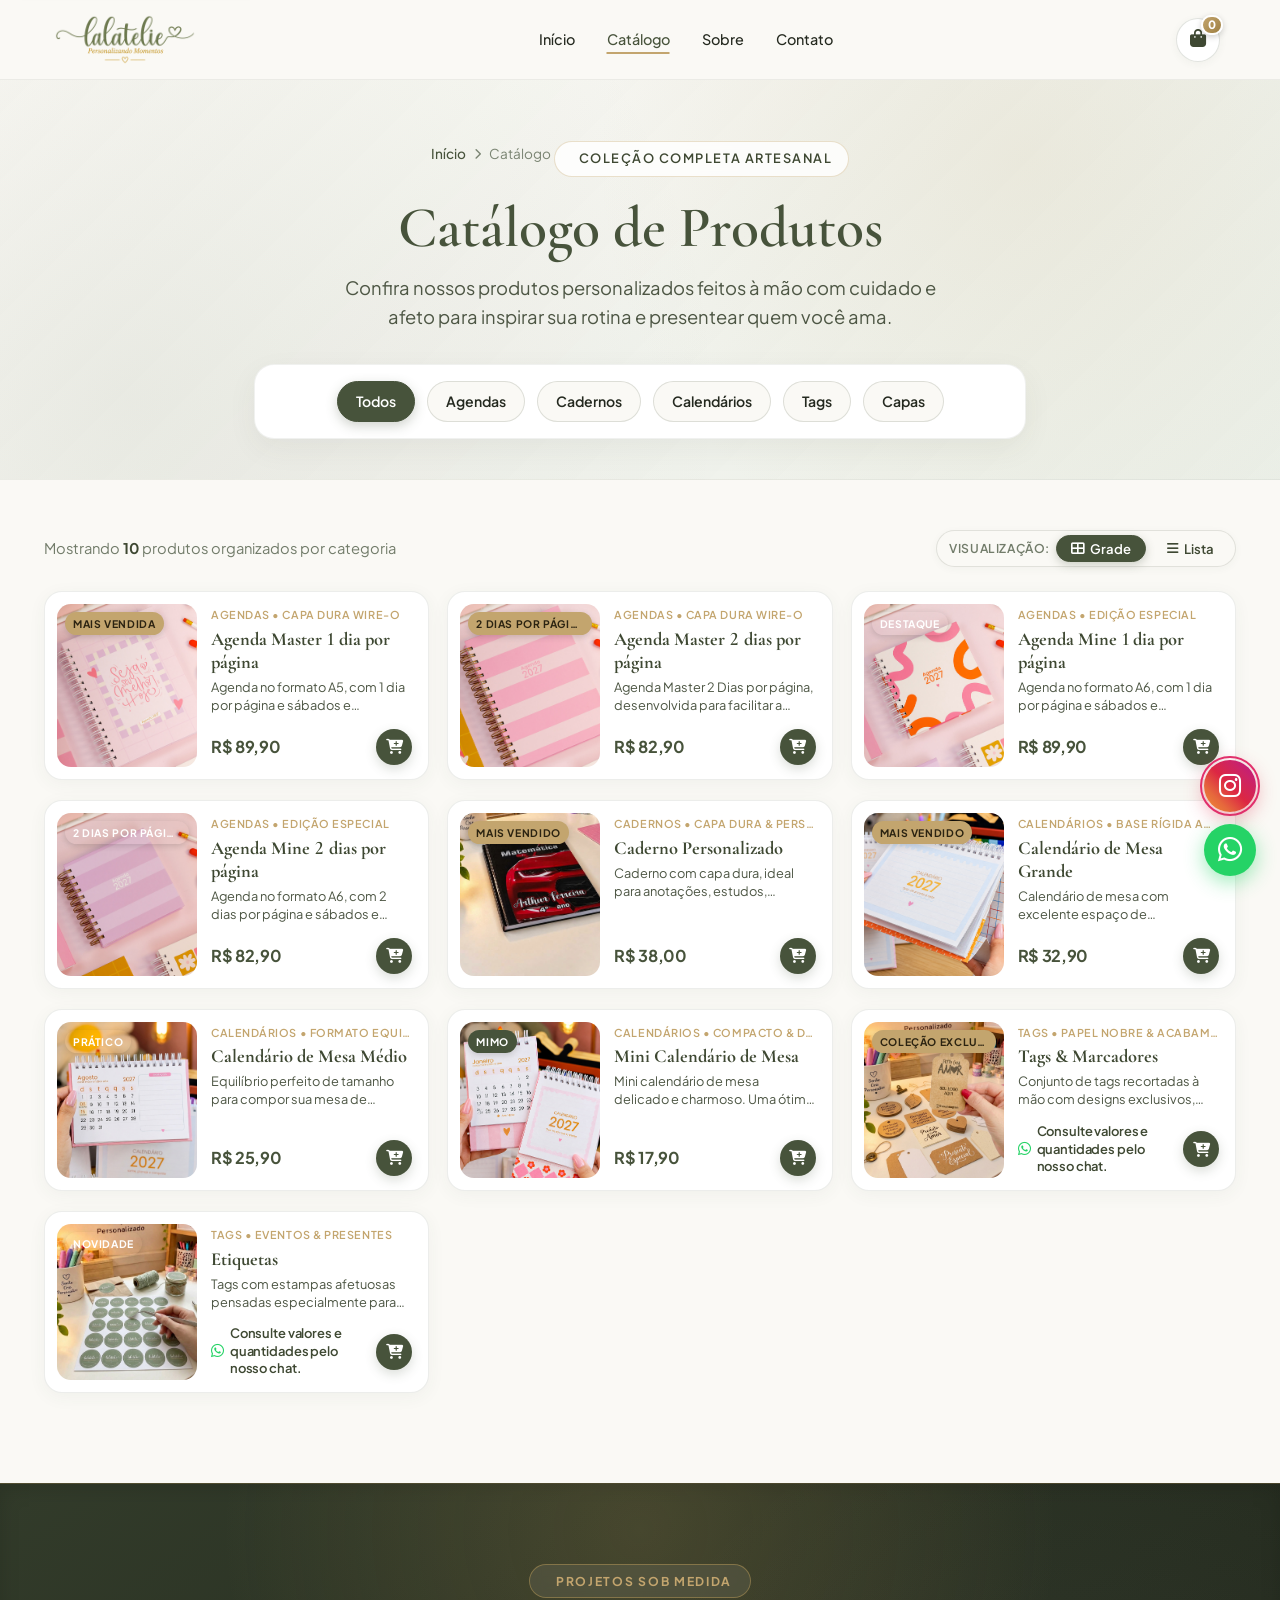
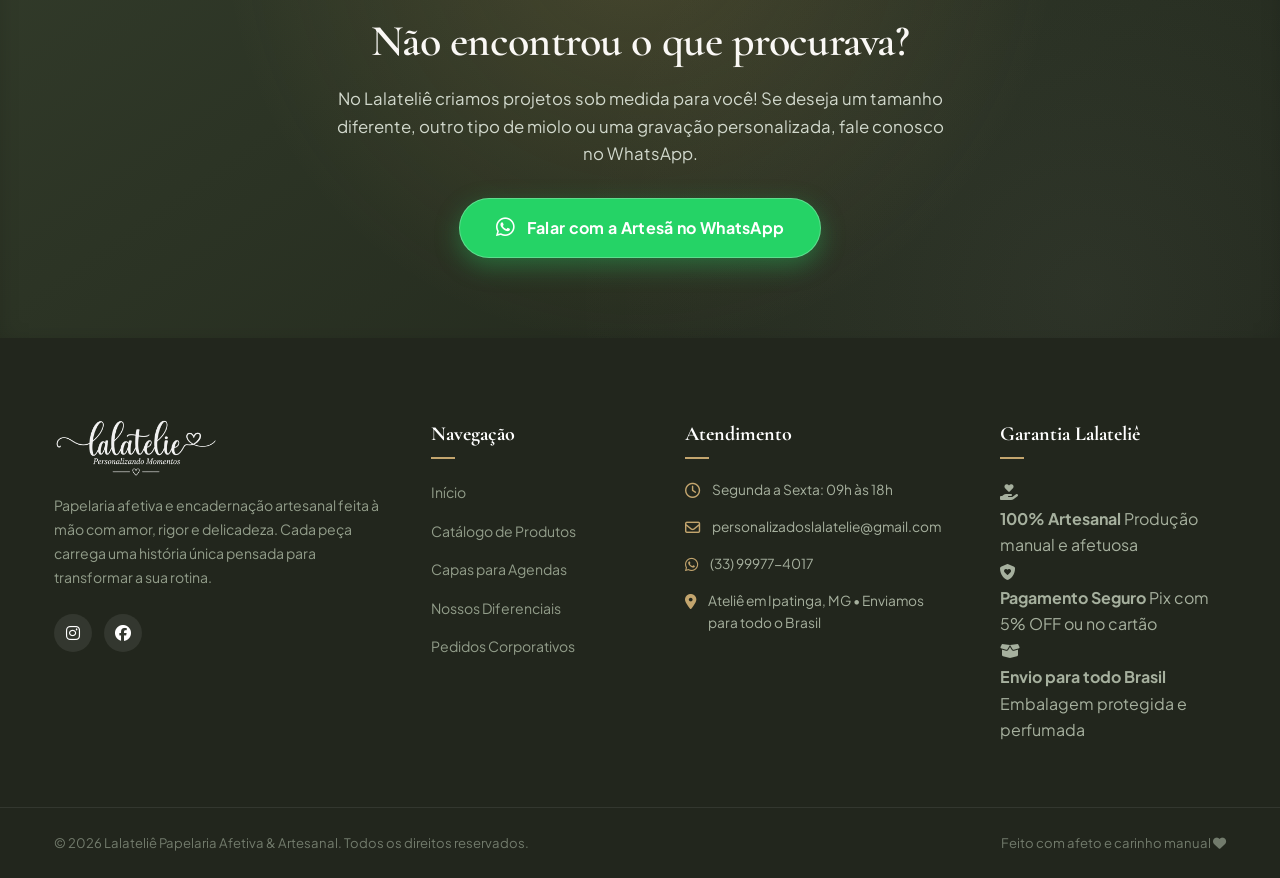
==== catalogo.html @ b5d9fa9b "feat: versão inicial do Lalateliê" ====
<!DOCTYPE html>
<html lang="pt-BR">
<head>
  <meta charset="UTF-8">
  <meta name="viewport" content="width=device-width, initial-scale=1.0">
  <title>Catálogo de Produtos | Lalateliê Papelaria Afetiva</title>
  <meta name="description" content="Explore nosso catálogo exclusivo de papelaria afetiva: planners permanentes, cadernos wire-o, calendários botânicos e kits personalizados feitos à mão.">
  <meta name="keywords" content="catálogo papelaria afetiva, planners personalizados, cadernos artesanais, kits botânicos, lalateliê">
  <meta name="author" content="Lalateliê">

  <!-- Favicon -->
  <link rel="icon" type="image/png" href="assets/images/logo/favicon.png">

  <!-- Google Fonts: Cormorant Garamond, Alex Brush e Plus Jakarta Sans -->
  <link rel="preconnect" href="https://fonts.googleapis.com">
  <link rel="preconnect" href="https://fonts.gstatic.com" crossorigin>
  <link href="https://fonts.googleapis.com/css2?family=Alex+Brush&family=Cormorant+Garamond:ital,wght@0,400;0,500;0,600;0,700;1,400&family=Plus+Jakarta+Sans:wght@300;400;500;600;700&display=swap" rel="stylesheet">

  <!-- Font Awesome Icons -->
  <link rel="stylesheet" href="https://cdnjs.cloudflare.com/ajax/libs/font-awesome/6.5.1/css/all.min.css" integrity="sha512-DTOQO9RWCH3ppGqcWaEA1BIZOC6xxalwEsw9c2QQeAIftl+Vegovlnee1c9QX4TctnWMn13TZye+giMm8e2LwA==" crossorigin="anonymous" referrerpolicy="no-referrer" />

  <!-- Folhas de Estilos -->
  <link rel="stylesheet" href="assets/css/style.css?v=19">
  <link rel="stylesheet" href="assets/css/catalogo.css?v=16">
  <link rel="stylesheet" href="assets/css/carrinho.css?v=4">

  <!-- Dados Compartilhados dos Produtos -->
  <script src="assets/js/produtos-data.js?v=16"></script>

  <!-- Módulo de Carrinho de Compras -->
  <script src="assets/js/carrinho.js?v=5" defer></script>

  <!-- Script Externo -->
  <script src="assets/js/catalogo.js?v=17" defer></script>
</head>
<body>
  <a href="#mainContent" class="skip-link">Pular para o conteúdo principal</a>

  <!-- ========================================================= -->
  <!-- 1. CABEÇALHO / NAVEGAÇÃO SUPERIOR                         -->
  <!-- ========================================================= -->
  <header class="site-header" id="siteHeader">
    <div class="header-container">
      <!-- Logotipo -->
      <a href="index.html#hero" class="brand-logo" aria-label="Lalateliê Página Inicial">
        <img src="assets/images/logo/logo.png" alt="Lalateliê - Personalizando Momentos" class="brand-logo-img">
      </a>

      <!-- Menu Desktop -->
      <nav class="main-navigation" aria-label="Navegação Principal">
        <ul class="nav-links">
          <li><a href="index.html#hero" class="nav-link">Início</a></li>
          <li><a href="catalogo.html" class="nav-link active">Catálogo</a></li>
          <li><a href="index.html#sobre" class="nav-link">Sobre</a></li>
          <li><a href="index.html#contato" class="nav-link">Contato</a></li>
        </ul>
      </nav>

      <!-- Ações do Header -->
      <div class="header-actions">
        <button type="button" class="btn-header-cart" id="btnHeaderCart" aria-label="Abrir carrinho de compras" title="Meu Carrinho">
          <i class="fa-solid fa-bag-shopping" aria-hidden="true"></i>
          <span class="cart-count-badge" id="cartCountBadge">0</span>
        </button>
        <button class="mobile-toggle" id="mobileToggle" aria-label="Abrir menu de navegação" aria-expanded="false" aria-controls="mobileMenu">
          <span class="bar"></span>
          <span class="bar"></span>
          <span class="bar"></span>
        </button>
      </div>
    </div>

    <!-- Backdrop do Menu Mobile -->
    <div class="mobile-menu-backdrop" id="mobileMenuBackdrop" aria-hidden="true"></div>

    <!-- Menu Mobile Lateral Moderno -->
    <nav class="mobile-menu" id="mobileMenu" aria-label="Navegação móvel" aria-hidden="true">
      <div class="mobile-menu-inner">
        <ul class="mobile-nav-links">
          <li><a href="index.html#hero" class="mobile-nav-link">Início</a></li>
          <li><a href="catalogo.html" class="mobile-nav-link active">Catálogo</a></li>
          <li><a href="index.html#sobre" class="mobile-nav-link">Sobre</a></li>
          <li><a href="index.html#contato" class="mobile-nav-link">Contato</a></li>
          <li>
            <a href="#" class="mobile-nav-link mobile-cart-item-link btn-open-cart-drawer">
              <span class="mobile-cart-label"><i class="fa-solid fa-bag-shopping"></i> Meu Carrinho</span>
              <span class="cart-count-badge">0</span>
            </a>
          </li>
        </ul>
        <div class="mobile-menu-cta">
          <a href="index.html#contato" class="btn btn-primary btn-block">Fazer Pedido Personalizado</a>
        </div>
      </div>
    </nav>
  </header>

  <!-- ========================================================= -->
  <!-- 2. ESTRUTURA PRINCIPAL DO CATÁLOGO                        -->
  <!-- ========================================================= -->
  <main class="catalogo" id="mainContent">
    <!-- Seção de Cabeçalho do Catálogo -->
    <section class="catalogo-header">
      <div class="catalogo-header-inner">
        <nav class="catalogo-breadcrumb" aria-label="Trilha de navegação">
          <a href="index.html">Início</a>
          <i class="fa-solid fa-chevron-right" style="font-size: 0.7rem;"></i>
          <span>Catálogo</span>
        </nav>

        <div class="catalogo-badge">
          <i class="fa-solid fa-sparkles"></i>
          <span>Coleção Completa Artesanal</span>
        </div>

        <h1>Catálogo de Produtos</h1>
        <p>Confira nossos produtos personalizados feitos à mão com cuidado e afeto para inspirar sua rotina e presentear quem você ama.</p>

        <!-- Filtro de Categorias -->
        <div class="catalogo-toolbar">
          <div class="category-filter-list" role="tablist" aria-label="Filtro de categorias do catálogo">
            <button class="filter-pill active" data-category="all" role="tab" aria-selected="true">
              <span>Todos</span>
            </button>
            <button class="filter-pill" data-category="planners" role="tab" aria-selected="false">
              <span>Agendas</span>
            </button>
            <button class="filter-pill" data-category="cadernos-personalizados" role="tab" aria-selected="false">
              <span>Cadernos</span>
            </button>
            <button class="filter-pill" data-category="calendarios" role="tab" aria-selected="false">
              <span>Calendários</span>
            </button>
            <button class="filter-pill" data-category="tags" role="tab" aria-selected="false">
              <span>Tags</span>
            </button>
            <button class="filter-pill" data-category="capas" role="tab" aria-selected="false">
              <span>Capas</span>
            </button>
          </div>
        </div>
      </div>
    </section>

    <!-- Seção de Produtos do Catálogo -->
    <section class="catalogo-produtos">
      <div class="container">
        <!-- Barra de Status do Grid e Controle de Alternância Grade / Lista -->
        <div class="catalogo-status-bar">
          <div class="results-count" id="resultsCount">
            Mostrando produtos...
          </div>
          <div class="catalogo-view-toggle" id="catalogoViewToggle" role="group" aria-label="Modo de visualização dos produtos">
            <span class="view-toggle-text">Visualização:</span>
            <button type="button" class="view-toggle-btn active" id="btnViewGrid" data-view="grid" aria-pressed="true" aria-label="Visualização em Grade" title="Visualização em Grade">
              <i class="fa-solid fa-table-cells-large" aria-hidden="true"></i>
              <span>Grade</span>
            </button>
            <button type="button" class="view-toggle-btn" id="btnViewList" data-view="list" aria-pressed="false" aria-label="Visualização em Lista" title="Visualização em Lista">
              <i class="fa-solid fa-bars" aria-hidden="true"></i>
              <span>Lista</span>
            </button>
          </div>
        </div>

        <!-- Grid de Cards Renderizados via catalogo.js -->
        <div class="catalogo-grid" id="catalogoGrid">
          <!-- Cards injetados dinamicamente via JS -->
        </div>

        <!-- Estado Vazio caso a busca/filtro não encontre itens -->
        <div class="catalogo-empty" id="catalogoEmpty">
          <div class="empty-icon">
            <i class="fa-solid fa-magnifying-glass"></i>
          </div>
          <h3>Nenhum produto encontrado</h3>
          <p>Não encontramos produtos com os termos pesquisados. Tente buscar por outra palavra-chave ou limpe os filtros.</p>
          <button id="btnResetSearch" class="btn btn-outline">
            <i class="fa-solid fa-rotate-left"></i> Limpar Filtros
          </button>
        </div>
      </div>
    </section>

    <!-- Seção de Ajuda e Atendimento Personalizado -->
    <section class="catalogo-help-cta">
      <div class="catalogo-help-inner">
        <span class="catalogo-help-badge"><i class="fa-solid fa-sparkles"></i> PROJETOS SOB MEDIDA</span>
        <h2>Não encontrou o que procurava?</h2>
        <p>No Lalateliê criamos projetos sob medida para você! Se deseja um tamanho diferente, outro tipo de miolo ou uma gravação personalizada, fale conosco no WhatsApp.</p>
        <a href="https://wa.me/5533999774017?text=Ol%C3%A1%2C%20Lalateli%C3%AA!%20Gostaria%20de%20solicitar%20um%20projeto%20de%20papelaria%20personalizado." target="_blank" rel="noopener noreferrer" class="btn btn-help-whatsapp btn-primary btn-lg">
          <i class="fa-brands fa-whatsapp"></i> Falar com a Artesã no WhatsApp
        </a>
      </div>
    </section>
  </main>


  <!-- ========================================================= -->
  <!-- BOTÕES FLUTUANTES (SCROLLTOP, INSTAGRAM, WHATSAPP)        -->
  <!-- Ordem visual vertical (de baixo para cima):               -->
  <!--   1. WhatsApp (inferior)                                  -->
  <!--   2. Instagram (meio)                                     -->
  <!--   3. ScrollTop (superior)                                 -->
  <!-- ========================================================= -->
  <!-- 3. Botão Scroll to Top (Superior) -->
  <button type="button" class="btn-scroll-top" id="btnScrollTop" aria-label="Voltar ao topo da página" title="Voltar ao topo">
    <i class="fa-solid fa-arrow-up" aria-hidden="true"></i>
  </button>

  <!-- 2. Botão Flutuante do Instagram (Meio) -->
  <div class="floating-instagram" id="floatingInstagram">
    <a href="https://www.instagram.com/lalatelie_personalizados" target="_blank" rel="noopener noreferrer" class="instagram-btn" aria-label="Visite nosso Instagram @lalatelie_personalizados" title="Instagram @lalatelie_personalizados">
      <i class="fa-brands fa-instagram" aria-hidden="true"></i>
      <span class="instagram-pulse"></span>
    </a>
  </div>

  <!-- 1. Botão Flutuante do WhatsApp (Inferior) -->
  <div class="floating-whatsapp" id="floatingWhatsapp">
    <a href="https://wa.me/5533999774017?text=Ol%C3%A1%2C%20Lalateli%C3%AA!%20Gostaria%20de%20saber%20mais%20sobre%20o%20cat%C3%A1logo." target="_blank" rel="noopener noreferrer" class="whatsapp-btn" aria-label="Falar conosco no WhatsApp" title="Falar no WhatsApp">
      <i class="fa-brands fa-whatsapp" aria-hidden="true"></i>
    </a>
  </div>

  <!-- ========================================================= -->
  <!-- 4. RODAPÉ INSTITUCIONAL                                   -->
  <!-- ========================================================= -->
  <footer class="site-footer">
    <div class="container footer-container">
      <!-- Coluna 1: Marca & Manifesto -->
      <div class="footer-col footer-brand-col">
        <a href="index.html#hero" class="brand-logo footer-logo" aria-label="Lalateliê Página Inicial">
          <img src="assets/images/logo/logo.png" alt="Lalateliê - Personalizando Momentos" class="brand-logo-img footer-logo-img">
        </a>
        <p class="footer-about">
          Papelaria afetiva e encadernação artesanal feita à mão com amor, rigor e delicadeza. Cada peça carrega uma história única pensada para transformar a sua rotina.
        </p>
        <div class="footer-socials">
          <a href="https://www.instagram.com/lalatelie_personalizados" target="_blank" rel="noopener noreferrer" aria-label="Instagram @lalatelie_personalizados"><i class="fa-brands fa-instagram"></i></a>
          <a href="https://www.facebook.com/jayce.larissa" target="_blank" rel="noopener noreferrer" aria-label="Facebook Larissa Lalateliê"><i class="fa-brands fa-facebook"></i></a>
        </div>
      </div>

      <!-- Coluna 2: Navegação Rápida -->
      <div class="footer-col">
        <h3 class="footer-heading">Navegação</h3>
        <ul class="footer-links">
          <li><a href="index.html#hero">Início</a></li>
          <li><a href="catalogo.html">Catálogo de Produtos</a></li>
          <li><a href="index.html#capas">Capas para Agendas</a></li>
          <li><a href="index.html#diferenciais">Nossos Diferenciais</a></li>
          <li><a href="index.html#corporativo">Pedidos Corporativos</a></li>
        </ul>
      </div>

      <!-- Coluna 3: Atendimento & Horários -->
      <div class="footer-col">
        <h3 class="footer-heading">Atendimento</h3>
        <ul class="footer-contact-list">
          <li>
            <i class="fa-regular fa-clock"></i>
            <span>Segunda a Sexta: 09h às 18h</span>
          </li>
          <li>
            <i class="fa-regular fa-envelope"></i>
            <a href="mailto:personalizadoslalatelie@gmail.com">personalizadoslalatelie@gmail.com</a>
          </li>
          <li>
            <i class="fa-brands fa-whatsapp"></i>
            <a href="https://wa.me/5533999774017" target="_blank" rel="noopener noreferrer">(33) 99977-4017</a>
          </li>
          <li>
            <i class="fa-solid fa-location-dot"></i>
            <span>Ateliê em Ipatinga, MG • Enviamos para todo o Brasil</span>
          </li>
        </ul>
      </div>

      <!-- Coluna 4: Selos de Confiança -->
      <div class="footer-col">
        <h3 class="footer-heading">Garantia Lalateliê</h3>
        <div class="footer-badges">
          <div class="trust-badge">
            <i class="fa-solid fa-hand-holding-heart"></i>
            <div>
              <strong>100% Artesanal</strong>
              <span>Produção manual e afetuosa</span>
            </div>
          </div>
          <div class="trust-badge">
            <i class="fa-solid fa-shield-heart"></i>
            <div>
              <strong>Pagamento Seguro</strong>
              <span>Pix com 5% OFF ou no cartão</span>
            </div>
          </div>
          <div class="trust-badge">
            <i class="fa-solid fa-box-open"></i>
            <div>
              <strong>Envio para todo Brasil</strong>
              <span>Embalagem protegida e perfumada</span>
            </div>
          </div>
        </div>
      </div>
    </div>

    <!-- Linha Inferior com Copyright -->
    <div class="footer-bottom">
      <div class="container footer-bottom-container">
        <p class="copyright">
          © 2026 Lalateliê Papelaria Afetiva & Artesanal. Todos os direitos reservados.
        </p>
        <p class="handmade-tag">
          Feito com afeto e carinho manual <i class="fa-solid fa-heart"></i>
        </p>
      </div>
    </div>
  </footer>

  <!-- Modal Lightbox para Visualização Ampliada das Capas -->
  <div class="capa-lightbox-overlay" id="capaLightbox" aria-hidden="true" role="dialog" aria-modal="true">
    <div class="capa-lightbox-card">
      <button class="capa-lightbox-close" id="capaLightboxClose" aria-label="Fechar visualização da capa">
        <i class="fa-solid fa-xmark"></i>
      </button>
      <div class="capa-lightbox-media" id="capaLightboxMedia">
        <button type="button" class="capa-lightbox-nav capa-lightbox-prev" id="capaLightboxPrev" aria-label="Capa anterior" title="Capa anterior (Arraste ou Seta esquerda)">
          <i class="fa-solid fa-chevron-left" aria-hidden="true"></i>
        </button>
        <img src="" alt="Capa Ampliada Lalateliê" id="capaLightboxImg" class="capa-lightbox-img">
        <button type="button" class="capa-lightbox-nav capa-lightbox-next" id="capaLightboxNext" aria-label="Próxima capa" title="Próxima capa (Arraste ou Seta direita)">
          <i class="fa-solid fa-chevron-right" aria-hidden="true"></i>
        </button>
        <div class="capa-lightbox-gesture-hint" aria-hidden="true">
          <i class="fa-solid fa-arrows-left-right"></i>
          <span>Arraste para navegar</span>
        </div>
      </div>
      <div class="capa-lightbox-footer">
        <div class="capa-lightbox-info">
          <div class="capa-lightbox-tag-row">
            <span class="capa-lightbox-tag">Capas para Agendas • Lalateliê</span>
            <span class="capa-lightbox-counter" id="capaLightboxCounter">01 / 34</span>
          </div>
          <h3 class="capa-lightbox-title" id="capaLightboxTitle">Opção de Capa</h3>
        </div>
        <div class="capa-lightbox-actions">
          <div class="capa-lightbox-models-section">
            <span class="capa-models-heading">
              <i class="fa-solid fa-book-bookmark"></i>
              <span>Escolha o modelo com esta capa:</span>
            </span>
            <div class="capa-models-grid" id="capaLightboxModels">
              <a href="produto.html?id=agenda-master&categoria=planners" class="btn-capa-model-choice" data-model="agenda-master" title="Escolher com Agenda Master 1 dia por página">
                <span class="model-badge">1 dia / pág.</span>
                <span class="model-name">Master 1 dia por página</span>
              </a>
              <a href="produto.html?id=agenda-master-2dias&categoria=planners" class="btn-capa-model-choice" data-model="agenda-master-2dias" title="Escolher com Agenda Master 2 dias por página">
                <span class="model-badge">2 dias / pág.</span>
                <span class="model-name">Master 2 dias por página</span>
              </a>
              <a href="produto.html?id=agenda-minimalista&categoria=planners" class="btn-capa-model-choice" data-model="agenda-minimalista" title="Escolher com Agenda Mine 1 dia por página">
                <span class="model-badge">A6 • 1 dia / pág.</span>
                <span class="model-name">Mine 1 dia por página</span>
              </a>
              <a href="produto.html?id=agenda-mine-2dias&categoria=planners" class="btn-capa-model-choice" data-model="agenda-mine-2dias" title="Escolher com Agenda Mine 2 dias por página">
                <span class="model-badge">A6 • 2 dias / pág.</span>
                <span class="model-name">Mine 2 dias por página</span>
              </a>
            </div>
          </div>
        </div>
      </div>
    </div>
  </div>



  <!-- Botão Scroll Top -->
  <script src="assets/js/scroll-top.js" defer></script>
</body>
</html>
---- assets/css/style.css ----
/* ==========================================================================
   LALATELIÊ - PAPELARIA AFETIVA & ARTESANAL
   Folha de Estilos Principal (CSS3 Moderno, Modular & Responsivo)
   Fidelidade visual estrita à identidade artesanal
   ========================================================================== */

/* ==========================================================================
   1. VARIÁVEIS DE DESIGN TOKENS (:root)
   ========================================================================== */
:root {
  /* Paleta de Cores Institucionais */
  --color-olive-dark: #3e4832;       /* Verde oliva profundo para títulos, botões e detalhes nobres */
  --color-olive-primary: #47533b;    /* Verde oliva clássico Lalateliê */
  --color-olive-light: #5a684b;      /* Verde oliva iluminado para interações / hover */
  --color-sage-bg: #e8ede4;          /* Verde sálvia suave para fundos de seções */
  --color-sage-card: #f2f5ef;        /* Sálvia ultraclara para superfícies internas */
  --color-gold: #c3a56e;             /* Dourado artesanal para detalhes e hot stamping */
  --color-gold-hover: #b1935b;       /* Dourado escurecido para interações */
  --color-cream: #faf9f5;            /* Off-white acolhedor e artesanal */
  --color-white: #ffffff;            /* Branco puro para cards e modais */

  /* Cores de Texto e Superfície */
  --color-text-dark: #24291f;        /* Carvão esverdeado de alto contraste para títulos */
  --color-text-body: #4d5644;        /* Cinza oliva equilibrado para leitura de textos corridos */
  --color-text-muted: #747f6a;       /* Texto suave para legendas, metadados e notas */
  --color-border: #d7ded2;           /* Bordas suaves */
  --color-border-light: rgba(71, 83, 59, 0.12); /* Divisórias translúcidas */
  --color-footer-bg: #22261d;        /* Fundo do rodapé institucional */

  /* Cores de Ação Externa */
  --color-whatsapp: #25d366;         /* Verde oficial do WhatsApp */
  --color-whatsapp-hover: #20ba59;
  --color-error: #c94a4a;            /* Vermelho suave para validações de formulário */

  /* Tipografia */
  --font-serif: 'Cormorant Garamond', Georgia, serif;
  --font-script: 'Alex Brush', cursive;
  --font-sans: 'Plus Jakarta Sans', -apple-system, BlinkMacSystemFont, 'Segoe UI', Roboto, sans-serif;

  /* Espaçamentos e Dimensões */
  --container-max-width: 1220px;
  --header-height: 80px;
  --header-height-mobile: 72px;

  /* Bordas Arredondadas */
  --radius-xs: 4px;
  --radius-sm: 8px;
  --radius-md: 14px;
  --radius-lg: 20px;
  --radius-pill: 9999px;

  /* Sombras */
  --shadow-soft: 0 4px 20px rgba(62, 72, 50, 0.06);
  --shadow-card: 0 10px 30px rgba(62, 72, 50, 0.08);
  --shadow-elevated: 0 20px 45px rgba(62, 72, 50, 0.12);
  --shadow-button: 0 6px 18px rgba(71, 83, 59, 0.25);

  /* Transições e Curvas Suaves */
  --transition-fast: 0.2s ease;
  --transition-base: 0.3s cubic-bezier(0.25, 0.8, 0.25, 1);
  --transition-smooth: 0.45s cubic-bezier(0.16, 1, 0.3, 1);
  --header-reveal-curve: cubic-bezier(0.22, 1, 0.36, 1);
  --header-reveal-offset: 42px;
}

/* ==========================================================================
   2. RESET & ESTILOS BASE
   ========================================================================== */
*, *::before, *::after {
  box-sizing: border-box;
  margin: 0;
  padding: 0;
}

html {
  scroll-behavior: smooth;
  font-size: 16px;
  text-size-adjust: 100%;
  -webkit-text-size-adjust: 100%;
}

body {
  font-family: var(--font-sans);
  background-color: var(--color-cream);
  color: var(--color-text-body);
  line-height: 1.65;
  -webkit-font-smoothing: antialiased;
  -moz-osx-font-smoothing: grayscale;
  overflow-x: hidden;
  width: 100%;
  min-height: 100vh;
}

body.menu-open {
  overflow: hidden;
  touch-action: none;
}

/* Padronização de Imagens */
img {
  max-width: 100%;
  height: auto;
  display: block;
}

/* Links */
a {
  color: inherit;
  text-decoration: none;
  transition: color var(--transition-fast), background-color var(--transition-fast), border-color var(--transition-fast);
}

/* Elementos de Formulário */
button, input, select, textarea {
  font: inherit;
}

button {
  cursor: pointer;
  border: none;
  background: none;
}

ul, ol {
  list-style: none;
}

/* ==========================================================================
   3. ACESSIBILIDADE E TIPOGRAFIA GLOBAL
   ========================================================================== */
/* Link invisível para navegação rápida via teclado */
.skip-link {
  position: absolute;
  top: -60px;
  left: 16px;
  background: var(--color-olive-dark);
  color: var(--color-white);
  padding: 10px 18px;
  border-radius: var(--radius-sm);
  font-size: 0.88rem;
  font-weight: 600;
  z-index: 9999;
  box-shadow: 0 4px 14px rgba(0, 0, 0, 0.25);
  transition: top 0.2s ease;
}

.skip-link:focus {
  top: 16px;
  outline: 2px solid var(--color-gold);
}

/* Ocultação Visual para Leitores de Tela (SR-only) */
.visually-hidden {
  position: absolute !important;
  width: 1px !important;
  height: 1px !important;
  padding: 0 !important;
  margin: -1px !important;
  overflow: hidden !important;
  clip: rect(0, 0, 0, 0) !important;
  white-space: nowrap !important;
  border: 0 !important;
}

/* Foco Visível para Navegação Acessível por Teclado */
:focus-visible {
  outline: 2px solid var(--color-gold);
  outline-offset: 3px;
}

/* Respeito à preferência do sistema por redução de movimento */
@media (prefers-reduced-motion: reduce) {
  *,
  *::before,
  *::after {
    animation-duration: 0.01ms !important;
    animation-iteration-count: 1 !important;
    transition-duration: 0.01ms !important;
    scroll-behavior: auto !important;
  }
}

/* Cabeçalhos de Seção Padronizados */
.section-header {
  max-width: 680px;
  margin: 0 auto 40px auto;
}

.section-header > *:last-child {
  margin-bottom: 0;
}

.section-eyebrow {
  display: inline-block;
  font-size: 0.78rem;
  font-weight: 700;
  letter-spacing: 0.18em;
  text-transform: uppercase;
  color: var(--color-olive-primary);
  margin-bottom: 12px;
  position: relative;
}

.section-eyebrow::after {
  content: '';
  display: block;
  width: 32px;
  height: 2px;
  background-color: var(--color-gold);
  margin: 6px auto 0 auto;
  border-radius: 2px;
}

.section-title {
  font-family: var(--font-serif);
  font-size: clamp(2rem, 3.8vw, 2.75rem);
  font-weight: 600;
  color: var(--color-text-dark);
  line-height: 1.25;
  margin-bottom: 16px;
  letter-spacing: -0.01em;
}

.section-subtitle {
  font-size: 1.05rem;
  color: var(--color-text-muted);
  font-weight: 400;
  line-height: 1.6;
}

/* ==========================================================================
   4. CONTAINERS E ELEMENTOS ESTRUTURAIS
   ========================================================================== */
.container {
  width: 100%;
  max-width: var(--container-max-width);
  margin-inline: auto;
  padding-inline: 24px;
}

.section-padding {
  padding-block: 90px;
}

.bg-sage {
  background-color: var(--color-sage-bg);
}

.bg-cream {
  background-color: var(--color-cream);
}

.text-center {
  text-align: center;
}

/* ==========================================================================
   5. BOTÕES & INTERATIVIDADE
   ========================================================================== */
.btn {
  display: inline-flex;
  align-items: center;
  justify-content: center;
  gap: 10px;
  padding: 12px 28px;
  border-radius: var(--radius-pill);
  font-size: 0.92rem;
  font-weight: 600;
  letter-spacing: 0.02em;
  transition: transform var(--transition-base), background-color var(--transition-fast), box-shadow var(--transition-fast), border-color var(--transition-fast), color var(--transition-fast);
  text-align: center;
  position: relative;
  white-space: nowrap;
  user-select: none;
  -webkit-tap-highlight-color: transparent;
}

.btn-primary {
  background-color: var(--color-olive-primary);
  color: var(--color-white);
  box-shadow: var(--shadow-button);
  border: 1px solid transparent;
}

.btn-primary:hover {
  background-color: var(--color-olive-dark);
  color: var(--color-white);
  transform: translateY(-2px);
  box-shadow: 0 10px 22px rgba(62, 72, 50, 0.32);
}

.btn-primary:active {
  transform: translateY(0);
}

.btn-outline {
  background-color: transparent;
  color: var(--color-olive-primary);
  border: 1.5px solid var(--color-olive-primary);
}

.btn-outline:hover {
  background-color: var(--color-olive-primary);
  color: var(--color-white);
  transform: translateY(-2px);
  box-shadow: 0 6px 18px rgba(71, 83, 59, 0.2);
}

.btn-gold {
  background-color: var(--color-gold);
  color: var(--color-olive-dark);
  font-weight: 700;
  box-shadow: 0 8px 24px rgba(195, 165, 110, 0.35);
  border: 1px solid transparent;
}

.btn-gold:hover {
  background-color: #d1b57e;
  transform: translateY(-2px);
  box-shadow: 0 12px 28px rgba(195, 165, 110, 0.45);
}

.btn-lg {
  padding: 15px 36px;
  font-size: 1rem;
}

.btn-sm {
  padding: 8px 18px;
  font-size: 0.82rem;
}

.btn-block {
  width: 100%;
}

/* ==========================================================================
   6. CABEÇALHO & NAVBAR (DESKTOP E MOBILE)
   ========================================================================== */
.site-header {
  position: fixed;
  top: 0;
  left: 0;
  width: 100%;
  height: var(--header-height);
  background-color: rgba(250, 249, 245, 0.96);
  backdrop-filter: blur(12px);
  -webkit-backdrop-filter: blur(12px);
  z-index: 1000;
  border-bottom: 1px solid rgba(71, 83, 59, 0.08);
  transition: height var(--transition-base), background-color var(--transition-base), box-shadow var(--transition-base);
}

.site-header.scrolled {
  background-color: rgba(255, 255, 255, 0.98);
  box-shadow: var(--shadow-soft);
  height: 72px;
}

.header-container {
  max-width: var(--container-max-width);
  margin-inline: auto;
  padding-inline: 24px;
  height: 100%;
  display: flex;
  align-items: center;
  justify-content: space-between;
}

/* Marca / Logotipo */
.brand-logo {
  display: inline-flex;
  align-items: center;
  text-decoration: none;
}

.brand-logo-img {
  height: 52px;
  width: auto;
  max-width: 175px;
  object-fit: contain;
  display: block;
  transition: transform var(--transition-fast), height var(--transition-fast);
}

.brand-logo:hover .brand-logo-img {
  transform: scale(1.03);
}

.site-header.scrolled .brand-logo-img {
  height: 44px;
}

/* Menu Desktop */
.main-navigation .nav-links {
  display: flex;
  align-items: center;
  gap: 32px;
}

.nav-link {
  font-size: 0.9rem;
  font-weight: 500;
  color: var(--color-text-dark);
  position: relative;
  padding: 6px 0;
  transition: color var(--transition-fast);
}

.nav-link::after {
  content: '';
  position: absolute;
  bottom: 0;
  left: 50%;
  width: 0;
  height: 2px;
  background-color: var(--color-gold);
  transition: width var(--transition-fast), transform var(--transition-fast);
  transform: translateX(-50%);
}

.nav-link:hover, 
.nav-link.active {
  color: var(--color-olive-primary);
}

.nav-link:hover::after, 
.nav-link.active::after {
  width: 100%;
}

.header-actions {
  display: flex;
  align-items: center;
  gap: 16px;
}

.btn-header {
  padding: 10px 22px;
  font-size: 0.85rem;
}

/* Botão Hambúrguer Mobile Moderno */
.mobile-toggle {
  display: none;
  flex-direction: column;
  justify-content: center;
  align-items: center;
  gap: 5px;
  width: 44px;
  height: 44px;
  padding: 8px;
  background: transparent;
  border-radius: var(--radius-sm);
  cursor: pointer;
  z-index: 1002;
  position: relative;
  transition: background-color var(--transition-fast);
}

.mobile-toggle:hover {
  background-color: rgba(71, 83, 59, 0.06);
}

.mobile-toggle .bar {
  display: block;
  width: 22px;
  height: 2.2px;
  background-color: var(--color-olive-primary);
  border-radius: 4px;
  transition: transform 0.3s cubic-bezier(0.4, 0, 0.2, 1), opacity 0.2s ease, background-color var(--transition-fast);
  transform-origin: center;
}

/* Estado Ativo do Hamburger: Transição fluida para ✕ */
.mobile-toggle.active .bar:nth-child(1) {
  transform: translateY(7.2px) rotate(45deg);
  background-color: var(--color-olive-dark);
}

.mobile-toggle.active .bar:nth-child(2) {
  opacity: 0;
  transform: scaleX(0);
}

.mobile-toggle.active .bar:nth-child(3) {
  transform: translateY(-7.2px) rotate(-45deg);
  background-color: var(--color-olive-dark);
}

/* Overlay / Backdrop do Menu Mobile */
.mobile-menu-backdrop {
  display: none;
  position: fixed;
  inset: 0;
  top: var(--header-height);
  background-color: rgba(30, 36, 26, 0.5);
  backdrop-filter: blur(4px);
  -webkit-backdrop-filter: blur(4px);
  z-index: 998;
  opacity: 0;
  visibility: hidden;
  transition: opacity 0.35s ease, visibility 0.35s ease;
}

.mobile-menu-backdrop.active {
  opacity: 1;
  visibility: visible;
}

/* Drawer / Gaveta do Menu Mobile */
.mobile-menu {
  display: none;
  position: fixed;
  top: var(--header-height);
  left: 0;
  width: 100%;
  background-color: rgba(255, 255, 255, 0.98);
  backdrop-filter: blur(16px);
  -webkit-backdrop-filter: blur(16px);
  box-shadow: 0 18px 36px rgba(62, 72, 50, 0.15);
  border-bottom: 1px solid var(--color-border-light);
  transform: translateY(-105%);
  opacity: 0;
  visibility: hidden;
  transition: transform 0.38s cubic-bezier(0.16, 1, 0.3, 1), opacity 0.3s ease, visibility 0.38s ease;
  z-index: 999;
}

.mobile-menu.open {
  transform: translateY(0);
  opacity: 1;
  visibility: visible;
}

.mobile-menu-inner {
  padding: 28px 24px 34px 24px;
  max-width: var(--container-max-width);
  margin-inline: auto;
}

.mobile-nav-links {
  display: flex;
  flex-direction: column;
  gap: 16px;
  margin-bottom: 24px;
}

.mobile-nav-link {
  font-family: var(--font-serif);
  font-size: 1.45rem;
  color: var(--color-text-dark);
  font-weight: 600;
  display: block;
  padding: 6px 0;
  border-bottom: 1px solid rgba(71, 83, 59, 0.06);
  transition: color var(--transition-fast), padding-left var(--transition-fast);
}

.mobile-nav-link:hover,
.mobile-nav-link.active {
  color: var(--color-olive-primary);
  padding-left: 6px;
}

.mobile-menu-cta {
  padding-top: 8px;
}

/* ==========================================================================
   7. HERO SECTION - CARROSSEL VISUAL RESPONSIVO
   Desktop: 1920/720 | Tablet: 16/9 | Mobile: 4/5
   ========================================================================== */
.hero-section {
  position: relative;
  width: 100%;
  padding-top: var(--header-height);
  overflow: hidden;
  background-color: var(--color-cream);
}

.hero-carousel-container {
  position: relative;
  width: 100%;
  aspect-ratio: 16 / 9; /* Tablet / padrão intermediário */
  overflow: hidden;
  background-color: var(--color-cream);
  line-height: 0;
}

.hero-carousel-track {
  position: relative;
  width: 100%;
  height: 100%;
}

.hero-slide {
  position: absolute;
  inset: 0;
  width: 100%;
  height: 100%;
  opacity: 0;
  visibility: hidden;
  transition: opacity 0.85s cubic-bezier(0.4, 0, 0.2, 1), visibility 0.85s cubic-bezier(0.4, 0, 0.2, 1);
  pointer-events: none;
  z-index: 1;
}

.hero-slide.active {
  opacity: 1;
  visibility: visible;
  pointer-events: auto;
  z-index: 2;
}

.hero-slide-picture {
  display: block;
  width: 100%;
  height: 100%;
}

.hero-slide-img {
  width: 100%;
  height: 100%;
  object-fit: cover;
  object-position: center;
  display: block;
}

@media (min-width: 992px) {
  .hero-carousel-container {
    aspect-ratio: 1920 / 720;
  }
}

@media (max-width: 767px) {
  .hero-carousel-container {
    aspect-ratio: 4 / 5;
  }
}

/* ==========================================================================
   8. CATÁLOGO / CARROSSEL DE PRODUTOS
   ========================================================================== */
.products-section {
  background-color: var(--color-white);
}

.products-section .container {
  max-width: 1360px;
  position: relative;
}

/* --------------------------------------------------------------------------
   Grade Estática de Produtos na Home (3 colunas Desktop, 2 colunas Mobile)
   -------------------------------------------------------------------------- */
.home-products-grid {
  display: grid;
  grid-template-columns: repeat(3, minmax(0, 1fr));
  gap: 24px 20px;
  max-width: 1280px;
  margin: 0 auto;
}

@media (max-width: 992px) {
  .home-products-grid {
    grid-template-columns: repeat(2, minmax(0, 1fr));
    gap: 20px 16px;
    max-width: 860px;
  }
}

@media (max-width: 600px) {
  .home-products-grid {
    grid-template-columns: repeat(2, minmax(0, 1fr)) !important;
    gap: 14px 10px !important;
    max-width: 100% !important;
  }
}

/* Ação inferior da seção de produtos (Botão Ver Mais Produtos) */
.products-section-action {
  margin-top: 48px;
  text-align: center;
  display: flex;
  flex-direction: column;
  justify-content: center;
  align-items: center;
  gap: 14px;
}

/* Cards extras (revelados ao clicar em Ver mais produtos) */
.home-products-grid .card-extra {
  display: none;
}

.home-products-grid.is-expanded .card-extra {
  display: flex;
  animation: cardFadeInUp 0.45s cubic-bezier(0.16, 1, 0.3, 1) forwards;
}

@keyframes cardFadeInUp {
  0% {
    opacity: 0;
    transform: translateY(18px);
  }
  100% {
    opacity: 1;
    transform: translateY(0);
  }
}

.btn-ver-mais {
  display: inline-flex;
  align-items: center;
  justify-content: center;
  gap: 10px;
  padding: 14px 38px;
  font-size: 0.98rem;
  font-weight: 600;
  border-radius: var(--radius-pill);
  background-color: var(--color-olive-primary);
  color: var(--color-white);
  box-shadow: 0 6px 20px rgba(71, 83, 59, 0.22);
  text-decoration: none;
  transition: all 0.3s cubic-bezier(0.25, 0.8, 0.25, 1);
  border: 1px solid transparent;
  position: relative;
  overflow: hidden;
  cursor: pointer;
  user-select: none;
}

.btn-ver-mais .btn-icon {
  font-size: 0.88rem;
  transition: transform 0.35s cubic-bezier(0.25, 0.8, 0.25, 1);
}

.btn-ver-mais:hover {
  background-color: var(--color-olive-dark);
  color: var(--color-white);
  transform: translateY(-3px);
  box-shadow: 0 10px 28px rgba(71, 83, 59, 0.32);
}

.btn-ver-mais:active {
  transform: translateY(-1px);
  box-shadow: 0 4px 14px rgba(71, 83, 59, 0.25);
}

.btn-ver-mais:focus-visible {
  outline: 2px solid var(--color-gold);
  outline-offset: 4px;
}

.link-catalogo-inline {
  display: inline-flex;
  align-items: center;
  gap: 8px;
  font-size: 0.88rem;
  font-weight: 500;
  color: var(--color-olive-primary);
  text-decoration: none;
  transition: color var(--transition-fast), transform var(--transition-fast);
}

.link-catalogo-inline:hover {
  color: var(--color-gold);
  transform: translateX(3px);
}

@media (max-width: 600px) {
  .products-section-action {
    margin-top: 32px;
    gap: 12px;
  }
  
  .btn-ver-mais {
    width: 100%;
    max-width: 320px;
    padding: 13px 24px;
    font-size: 0.92rem;
  }

  .link-catalogo-inline {
    font-size: 0.82rem;
  }
}

/* Filtro por Categorias */
.product-filters {
  display: flex;
  align-items: center;
  justify-content: center;
  text-align: center;
  gap: 12px;
  flex-wrap: wrap;
  width: 100%;
  max-width: 100%;
  margin: 0 auto 32px auto;
}

.filter-btn {
  padding: 8px 22px;
  border-radius: var(--radius-pill);
  font-size: 0.88rem;
  font-weight: 600;
  color: var(--color-text-body);
  background-color: var(--color-white);
  border: 1px solid var(--color-border-light);
  cursor: pointer;
  transition: all var(--transition-fast);
  display: inline-flex;
  align-items: center;
  justify-content: center;
  min-height: 40px;
  user-select: none;
  white-space: nowrap;
}

.filter-btn:hover {
  background-color: var(--color-sage-bg);
  color: var(--color-olive-primary);
  border-color: var(--color-olive-primary);
}

.filter-btn.active {
  background-color: var(--color-olive-primary);
  color: var(--color-white);
  border-color: var(--color-olive-primary);
  box-shadow: 0 4px 14px rgba(71, 83, 59, 0.25);
}

/* Wrapper com espaço para setas laterais no Desktop */
.products-carousel-wrapper {
  position: relative;
  width: 100%;
  max-width: 100%;
  margin: 0 auto 30px auto;
  padding: 0 46px;
  overflow: visible;
}

/* Track de Produtos com Rolagem Fluida */
.products-carousel-track {
  display: flex;
  flex-direction: row;
  flex-wrap: nowrap;
  gap: 20px;
  overflow-x: auto;
  overflow-y: hidden;
  scroll-behavior: smooth;
  scroll-snap-type: x mandatory;
  -webkit-overflow-scrolling: touch;
  scrollbar-width: none;
  -ms-overflow-style: none;
  padding: 10px 4px 24px 4px;
  margin: 0;
  cursor: grab;
  user-select: none;
}

.products-carousel-track:active {
  cursor: grabbing;
}

.products-carousel-track::-webkit-scrollbar {
  display: none;
  width: 0;
  height: 0;
}

/* Cards de Produto (4 no Desktop) */
.carousel-card,
.product-card {
  flex: 0 0 calc((100% - 60px) / 4);
  width: calc((100% - 60px) / 4);
  max-width: calc((100% - 60px) / 4);
  scroll-snap-align: start;
  scroll-snap-stop: normal;
  background-color: var(--color-white);
  border-radius: var(--radius-md);
  overflow: hidden;
  border: 1px solid var(--color-border-light);
  box-shadow: var(--shadow-soft);
  transition: transform 0.35s cubic-bezier(0.25, 0.8, 0.25, 1), box-shadow 0.35s ease, border-color 0.3s ease;
  display: flex;
  flex-direction: column;
  position: relative;
  align-self: stretch;
  height: auto;
}

.carousel-card:hover,
.product-card:hover {
  transform: translateY(-6px);
  box-shadow: var(--shadow-card);
  border-color: rgba(71, 83, 59, 0.3);
}

.carousel-card.is-hidden {
  display: none !important;
}

.carousel-card.is-animating {
  animation: fadeIn 0.35s ease forwards;
}

/* Foto do Produto 1:1 */
.carousel-card-img-box {
  position: relative;
  width: 100%;
  aspect-ratio: 1 / 1;
  background-color: #f6f5f1;
  overflow: hidden;
  display: flex;
  align-items: center;
  justify-content: center;
}

.carousel-card-img {
  width: 100%;
  height: 100%;
  object-fit: cover;
  object-position: center;
  transition: transform 0.6s cubic-bezier(0.16, 1, 0.3, 1);
  pointer-events: none;
  display: block;
}

.carousel-card:hover .carousel-card-img,
.product-card:hover .carousel-card-img {
  transform: scale(1.06);
}

.card-overlay-btn {
  position: absolute;
  inset: 0;
  background: rgba(46, 54, 38, 0.45);
  backdrop-filter: blur(2px);
  display: flex;
  align-items: center;
  justify-content: center;
  gap: 8px;
  color: var(--color-white);
  font-size: 0.88rem;
  font-weight: 600;
  opacity: 0;
  transition: opacity var(--transition-fast);
  text-decoration: none;
  z-index: 2;
}

.carousel-card:hover .card-overlay-btn,
.product-card:hover .card-overlay-btn {
  opacity: 1;
}

/* Informações do Produto */
.carousel-card-info {
  padding: 18px 20px 22px;
  display: flex;
  flex-direction: column;
  flex-grow: 1;
  justify-content: space-between;
}

.card-meta {
  display: flex;
  align-items: center;
  justify-content: space-between;
  gap: 6px;
  margin-bottom: 8px;
}

.card-category {
  font-size: 0.72rem;
  font-weight: 700;
  color: var(--color-gold);
  text-transform: uppercase;
  letter-spacing: 0.06em;
}

.card-tag {
  font-size: 0.68rem;
  color: var(--color-text-muted);
  background-color: var(--color-sage-bg);
  padding: 2px 8px;
  border-radius: var(--radius-pill);
  font-weight: 500;
}

.carousel-card-title {
  font-family: var(--font-serif);
  font-size: 1.18rem;
  font-weight: 600;
  color: var(--color-text-dark);
  line-height: 1.25;
  margin-bottom: 8px;
}

.carousel-card-title a {
  color: inherit;
  transition: color var(--transition-fast);
}

.carousel-card-title a:hover {
  color: var(--color-olive-primary);
}

/* Tipografia nobre e perfeitamente integrada para os algarismos 1 e 2 nos nomes das Agendas */
.agenda-title-number {
  font-family: var(--font-serif);
  font-variant-numeric: lining-nums proportional-nums;
  -webkit-font-feature-settings: "lnum" 1;
  -moz-font-feature-settings: "lnum" 1;
  font-feature-settings: "lnum" 1;
  font-weight: 600;
  font-size: 1.04em;
  display: inline-block;
  line-height: 1;
  vertical-align: 0;
  letter-spacing: -0.01em;
  margin: 0 1px;
  color: inherit;
}

.carousel-card-desc {
  font-size: 0.82rem;
  color: var(--color-text-muted);
  line-height: 1.45;
  margin-bottom: 14px;
  flex-grow: 1;
  display: -webkit-box;
  -webkit-line-clamp: 2;
  -webkit-box-orient: vertical;
  overflow: hidden;
}

.carousel-card-footer {
  display: flex;
  align-items: center;
  justify-content: space-between;
  padding-top: 12px;
  border-top: 1px solid var(--color-border-light);
  margin-top: auto;
  gap: 8px;
}

.card-price-wrap {
  display: flex;
  flex-direction: column;
}

.card-price-wrap-consult {
  flex: 1;
  min-width: 0;
}

.price-consult-chat {
  display: inline-flex;
  align-items: center;
  gap: 6px;
  font-family: var(--font-sans);
  color: var(--color-olive-dark);
  font-weight: 600;
  line-height: 1.35;
  text-decoration: none;
}

.card-price-wrap-consult .price-consult-chat {
  font-size: 0.78rem;
  letter-spacing: -0.01em;
  white-space: normal;
}

.price-consult-chat .price-whatsapp-icon,
.price-consult-chat .fa-whatsapp {
  color: #25d366;
  font-size: 1.15em;
  flex-shrink: 0;
}

.price-label {
  font-size: 0.66rem;
  color: var(--color-text-muted);
  text-transform: uppercase;
  letter-spacing: 0.04em;
  line-height: 1.1;
}

.carousel-card-footer .product-price {
  font-family: var(--font-sans);
  font-size: 1.02rem;
  font-weight: 700;
  color: var(--color-olive-primary);
  line-height: 1.15;
  letter-spacing: -0.02em;
}

.btn-carousel-view {
  background-color: var(--color-sage-bg);
  color: var(--color-olive-dark);
  font-size: 0.78rem;
  font-weight: 600;
  padding: 7px 14px;
  border-radius: var(--radius-pill);
  display: inline-flex;
  align-items: center;
  gap: 6px;
  text-decoration: none;
  transition: var(--transition-fast);
  border: 1px solid transparent;
}

.btn-carousel-view:hover {
  background-color: var(--color-olive-primary);
  color: var(--color-white);
  transform: translateX(2px);
}

/* Setas de Navegação do Carrossel */
.carousel-nav-btn {
  position: absolute;
  top: 50%;
  transform: translateY(-50%);
  width: 44px;
  height: 44px;
  border-radius: 50%;
  background: var(--color-white);
  color: var(--color-olive-dark);
  border: 1px solid var(--color-border);
  box-shadow: 0 4px 16px rgba(46, 54, 38, 0.16);
  display: flex;
  align-items: center;
  justify-content: center;
  font-size: 1.05rem;
  cursor: pointer;
  z-index: 10;
  transition: all 0.25s cubic-bezier(0.25, 0.8, 0.25, 1);
}

.carousel-nav-btn:hover:not(:disabled) {
  background: var(--color-olive-primary);
  color: var(--color-white);
  border-color: var(--color-olive-primary);
  box-shadow: 0 6px 20px rgba(71, 83, 59, 0.28);
  transform: translateY(-50%) scale(1.08);
}

.carousel-nav-btn:active:not(:disabled) {
  transform: translateY(-50%) scale(0.96);
}

.carousel-nav-btn:disabled {
  opacity: 0.28;
  cursor: not-allowed;
  pointer-events: none;
  box-shadow: none;
  border-color: var(--color-border-light);
}

.carousel-nav-btn.prev-btn {
  left: 0;
}

.carousel-nav-btn.next-btn {
  right: 0;
}

/* Dots Indicadores */
.carousel-dots {
  display: flex;
  align-items: center;
  justify-content: center;
  gap: 8px;
  margin-top: 6px;
  margin-bottom: 34px;
}

.carousel-dot {
  width: 10px;
  height: 10px;
  border-radius: 50%;
  background-color: var(--color-border);
  border: none;
  padding: 0;
  cursor: pointer;
  transition: all 0.3s cubic-bezier(0.25, 0.8, 0.25, 1);
}

.carousel-dot:hover:not(.active) {
  background-color: var(--color-olive-light);
  transform: scale(1.15);
}

.carousel-dot.active {
  width: 26px;
  border-radius: var(--radius-pill);
  background-color: var(--color-olive-primary);
}

/* Badges dos Cards */
.product-badge {
  position: absolute;
  top: 16px;
  left: 16px;
  background-color: var(--color-olive-primary);
  color: var(--color-white);
  font-size: 0.72rem;
  font-weight: 700;
  text-transform: uppercase;
  letter-spacing: 0.08em;
  padding: 5px 12px;
  border-radius: var(--radius-pill);
  z-index: 3;
  box-shadow: 0 2px 8px rgba(0, 0, 0, 0.15);
}

.badge-destaque {
  background-color: var(--color-gold);
  color: var(--color-olive-dark);
}

.badge-novo {
  background-color: #5c7550;
}

.badge-mimo {
  background-color: #8c7355;
}

.catalog-cta {
  margin-top: 14px;
}

.catalog-note {
  font-size: 1rem;
  color: var(--color-text-dark);
  margin-bottom: 16px;
  font-weight: 500;
}

/* ==========================================================================
   9. MOSTRUÁRIO DE CAPAS (16 CARDS VISÍVEIS)
   ========================================================================== */
.capas-section {
  background-color: var(--color-sage-bg);
  position: relative;
}

.capas-showcase-bar {
  display: flex;
  align-items: center;
  justify-content: space-between;
  margin-bottom: 28px;
  flex-wrap: wrap;
  gap: 16px;
}

.capas-live-badge {
  display: inline-flex;
  align-items: center;
  gap: 10px;
  background-color: var(--color-white);
  padding: 8px 18px;
  border-radius: var(--radius-pill);
  border: 1px solid rgba(71, 83, 59, 0.12);
  font-size: 0.88rem;
  font-weight: 600;
  color: var(--color-olive-dark);
  box-shadow: 0 2px 10px rgba(62, 72, 50, 0.04);
}

.capas-carousel-wrapper {
  width: 100%;
  overflow: hidden;
  position: relative;
  padding: 6px 0 20px;
  user-select: none;
  -webkit-user-select: none;
}

/* Grade de 16 Cards em 4 Colunas */
.capas-grid-16 {
  display: grid !important;
  grid-template-columns: repeat(4, minmax(0, 1fr)) !important;
  gap: 16px !important;
  width: 100% !important;
  max-width: 100% !important;
  margin: 0 auto !important;
  padding: 0 !important;
  transition: opacity 0.3s ease, transform 0.3s ease !important;
  will-change: opacity, transform;
}

.capas-grid-16.is-updating {
  opacity: 0.2 !important;
  transform: scale(0.985) !important;
  pointer-events: none;
}

.capa-slot-card {
  position: relative;
  width: 100% !important;
  aspect-ratio: 1 / 1 !important;
  background-color: var(--color-white);
  border-radius: var(--radius-md);
  overflow: hidden;
  border: 1px solid rgba(71, 83, 59, 0.1);
  box-shadow: 0 4px 14px rgba(62, 72, 50, 0.08);
  cursor: pointer;
  transition: transform 0.35s cubic-bezier(0.16, 1, 0.3, 1), box-shadow 0.35s ease, border-color 0.35s ease;
  display: flex;
  align-items: center;
  justify-content: center;
  flex: none !important;
}

.capa-slot-card:hover {
  transform: translateY(-4px) scale(1.02);
  box-shadow: 0 12px 24px rgba(62, 72, 50, 0.15);
  border-color: rgba(195, 165, 110, 0.65);
  z-index: 5;
}

.capa-slot-media {
  width: 100%;
  height: 100%;
  overflow: hidden;
  position: relative;
}

.capa-slot-img {
  width: 100%;
  height: 100%;
  object-fit: cover;
  object-position: center;
  display: block;
  pointer-events: none;
  transition: transform 0.4s ease, opacity 0.3s ease;
}

.capa-slot-card:hover .capa-slot-img {
  transform: scale(1.06);
}

.capa-slot-card.is-updating .capa-slot-img {
  opacity: 0.2;
  transform: scale(0.95);
}

/* Controles de Navegação no Rodapé do Grid */
.capas-footer-navigation {
  display: flex;
  align-items: center;
  justify-content: center;
  gap: 16px;
  margin-bottom: 22px;
}

.btn-capas-nav-pill {
  background-color: var(--color-white);
  border: 1px solid rgba(71, 83, 59, 0.22);
  color: var(--color-olive-dark);
  font-size: 0.9rem;
  font-weight: 600;
  padding: 10px 22px;
  border-radius: var(--radius-pill);
  cursor: pointer;
  display: inline-flex;
  align-items: center;
  gap: 10px;
  transition: all var(--transition-fast);
  box-shadow: 0 2px 8px rgba(62, 72, 50, 0.04);
}

.btn-capas-nav-pill:hover:not(:disabled) {
  background-color: var(--color-olive-primary);
  color: var(--color-white);
  border-color: var(--color-olive-primary);
  transform: translateY(-2px);
  box-shadow: 0 6px 16px rgba(71, 83, 59, 0.22);
}

.btn-capas-nav-pill:disabled {
  opacity: 0.4;
  cursor: not-allowed;
  transform: none;
  box-shadow: none;
}

.capas-footer-page-indicator {
  font-size: 0.92rem;
  font-weight: 600;
  color: var(--color-olive-dark);
  background-color: rgba(255, 255, 255, 0.85);
  padding: 8px 18px;
  border-radius: var(--radius-pill);
  border: 1px solid rgba(71, 83, 59, 0.12);
}

.capas-showcase-footer {
  margin-top: 10px;
}

.capas-tip-badge {
  display: inline-flex;
  align-items: center;
  gap: 8px;
  font-size: 0.88rem;
  color: var(--color-text-muted);
  background-color: rgba(255, 255, 255, 0.75);
  padding: 8px 22px;
  border-radius: var(--radius-pill);
  border: 1px dashed rgba(195, 165, 110, 0.5);
  line-height: 1.5;
}

.capas-tip-badge i {
  color: var(--color-gold);
}

/* ==========================================================================
   10. DIFERENCIAIS DO ATELIÊ
   ========================================================================== */
.differentials-section {
  background-color: var(--color-cream);
}

.differentials-grid {
  display: grid;
  grid-template-columns: repeat(auto-fit, minmax(200px, 1fr));
  gap: 24px;
}

.differential-card {
  background-color: var(--color-white);
  border-radius: var(--radius-md);
  padding: 32px 24px;
  text-align: center;
  box-shadow: var(--shadow-soft);
  border: 1px solid var(--color-border-light);
  transition: var(--transition-base);
  display: flex;
  flex-direction: column;
  align-items: center;
}

.differential-card:hover {
  transform: translateY(-6px);
  box-shadow: var(--shadow-card);
  border-color: rgba(195, 165, 110, 0.4);
}

.diff-icon {
  width: 60px;
  height: 60px;
  border-radius: 50%;
  background-color: var(--color-sage-bg);
  display: flex;
  align-items: center;
  justify-content: center;
  color: var(--color-olive-primary);
  font-size: 1.4rem;
  margin-bottom: 20px;
  transition: var(--transition-base);
}

.differential-card:hover .diff-icon {
  background-color: var(--color-olive-primary);
  color: var(--color-white);
  transform: scale(1.1);
}

.diff-title {
  font-family: var(--font-serif);
  font-size: 1.25rem;
  font-weight: 600;
  color: var(--color-text-dark);
  margin-bottom: 10px;
}

.diff-desc {
  font-size: 0.84rem;
  color: var(--color-text-muted);
  line-height: 1.55;
}

/* ==========================================================================
   11. SEÇÃO SOBRE (JAYCE LARISSA)
   ========================================================================== */
.anchor-target {
  position: absolute;
  top: -80px;
  visibility: hidden;
  pointer-events: none;
}

.about-section {
  position: relative;
  background-color: var(--color-sage-bg);
  overflow: hidden;
}

.about-container {
  display: grid;
  grid-template-columns: 1fr 1.2fr;
  gap: 60px;
  align-items: center;
}

.about-image-col {
  position: relative;
}

.about-image-col::before {
  content: '';
  position: absolute;
  top: -12px;
  left: -12px;
  width: calc(100% + 24px);
  height: calc(100% + 24px);
  border: 1.5px dashed rgba(195, 165, 110, 0.45);
  border-radius: calc(var(--radius-lg) + 6px);
  pointer-events: none;
  z-index: 0;
}

.about-card-frame {
  position: relative;
  border-radius: var(--radius-lg);
  overflow: hidden;
  box-shadow: var(--shadow-elevated);
  background-color: var(--color-white);
  border: 4px solid var(--color-white);
  z-index: 1;
}

.about-img {
  width: 100%;
  height: 540px;
  object-fit: cover;
  object-position: center 20%;
  display: block;
  transition: transform var(--transition-smooth);
}

.about-card-frame:hover .about-img {
  transform: scale(1.02);
}

.about-badge-pill {
  position: absolute;
  top: 20px;
  left: 20px;
  background: rgba(255, 255, 255, 0.94);
  backdrop-filter: blur(8px);
  -webkit-backdrop-filter: blur(8px);
  color: var(--color-olive-dark);
  font-size: 0.82rem;
  font-weight: 600;
  padding: 8px 16px;
  border-radius: var(--radius-pill);
  box-shadow: var(--shadow-card);
  display: flex;
  align-items: center;
  gap: 8px;
  border: 1px solid rgba(195, 165, 110, 0.35);
  z-index: 2;
}

.about-badge-pill i {
  color: var(--color-gold);
  font-size: 0.88rem;
}

.about-experience-card {
  position: absolute;
  bottom: 22px;
  right: 22px;
  background-color: var(--color-white);
  padding: 12px 18px;
  border-radius: var(--radius-md);
  box-shadow: var(--shadow-elevated);
  display: flex;
  align-items: center;
  gap: 12px;
  border: 1px solid rgba(71, 83, 59, 0.1);
  z-index: 2;
  transition: transform var(--transition-base);
}

.about-card-frame:hover .about-experience-card {
  transform: translateY(-2px);
}

.about-experience-icon {
  width: 36px;
  height: 36px;
  border-radius: 50%;
  background: var(--color-sage-card);
  color: var(--color-olive-primary);
  display: flex;
  align-items: center;
  justify-content: center;
  font-size: 0.95rem;
  flex-shrink: 0;
}

.about-experience-text {
  display: flex;
  flex-direction: column;
}

.about-experience-text strong {
  font-size: 0.86rem;
  color: var(--color-text-dark);
  font-weight: 700;
  line-height: 1.25;
}

.about-experience-text small {
  font-size: 0.74rem;
  color: var(--color-text-muted);
}

.about-content-col {
  display: flex;
  flex-direction: column;
}

.about-header-group {
  margin-bottom: 20px;
}

.about-header-group .section-eyebrow {
  margin-bottom: 8px;
  text-align: left;
}

.about-header-group .section-eyebrow::after {
  margin: 6px 0 0 0;
}

.about-header-group .section-title {
  font-size: clamp(2.2rem, 3.8vw, 3rem);
  margin-bottom: 6px;
  color: var(--color-text-dark);
}

.about-role {
  font-size: 0.92rem;
  font-weight: 600;
  color: var(--color-gold-hover);
  letter-spacing: 0.04em;
  text-transform: uppercase;
  display: inline-block;
}

.about-bio {
  margin-bottom: 24px;
}

.about-paragraph {
  font-size: 0.98rem;
  color: var(--color-text-body);
  line-height: 1.75;
  margin-bottom: 14px;
}

.about-paragraph.lead {
  font-size: 1.05rem;
  color: var(--color-text-dark);
  font-weight: 500;
}

.about-highlights-grid {
  display: grid;
  grid-template-columns: repeat(3, 1fr);
  gap: 14px;
  margin-bottom: 28px;
}

.about-highlight-item {
  background: rgba(255, 255, 255, 0.82);
  backdrop-filter: blur(4px);
  -webkit-backdrop-filter: blur(4px);
  border: 1px solid var(--color-border-light);
  border-radius: var(--radius-md);
  padding: 16px 14px;
  transition: transform var(--transition-base), box-shadow var(--transition-base), background var(--transition-base);
}

.about-highlight-item:hover {
  transform: translateY(-3px);
  background: var(--color-white);
  box-shadow: var(--shadow-card);
  border-color: rgba(195, 165, 110, 0.4);
}

.about-highlight-icon {
  width: 34px;
  height: 34px;
  border-radius: var(--radius-sm);
  background-color: var(--color-sage-bg);
  color: var(--color-olive-primary);
  display: flex;
  align-items: center;
  justify-content: center;
  font-size: 0.95rem;
  margin-bottom: 10px;
  transition: background-color var(--transition-fast), color var(--transition-fast);
}

.about-highlight-item:hover .about-highlight-icon {
  background-color: var(--color-olive-primary);
  color: var(--color-white);
}

.about-highlight-info h4 {
  font-size: 0.88rem;
  font-weight: 700;
  color: var(--color-text-dark);
  margin-bottom: 4px;
  line-height: 1.3;
}

.about-highlight-info p {
  font-size: 0.77rem;
  color: var(--color-text-muted);
  line-height: 1.45;
  margin: 0;
}

.about-footer-row {
  display: flex;
  align-items: center;
  justify-content: space-between;
  gap: 24px;
  flex-wrap: wrap;
  padding-top: 18px;
  border-top: 1px solid rgba(71, 83, 59, 0.12);
}

.about-signature-block {
  display: flex;
  flex-direction: column;
}

.about-signature-text {
  font-family: var(--font-script);
  font-size: 2.7rem;
  color: var(--color-olive-dark);
  line-height: 1.05;
  letter-spacing: 0.02em;
}

.about-signature-sub {
  font-size: 0.74rem;
  text-transform: uppercase;
  letter-spacing: 0.12em;
  color: var(--color-text-muted);
  font-weight: 600;
}

.about-actions {
  display: flex;
  align-items: center;
  gap: 12px;
  flex-wrap: wrap;
}

/* ==========================================================================
   12. DEPOIMENTOS DE CLIENTES
   ========================================================================== */
.testimonials-section {
  background-color: var(--color-cream);
}

.testimonials-carousel-wrapper {
  position: relative;
  width: 100%;
}

.testimonials-grid {
  display: grid;
  grid-template-columns: repeat(auto-fit, minmax(270px, 1fr));
  gap: 28px;
}

.testimonials-mobile-controls {
  display: none; /* Ativado via media query no mobile */
}

.testimonial-card {
  background-color: var(--color-white);
  border-radius: var(--radius-lg);
  padding: 36px 28px;
  box-shadow: var(--shadow-card);
  border: 1px solid var(--color-border-light);
  display: flex;
  flex-direction: column;
  transition: var(--transition-base);
}

.testimonial-card:hover {
  transform: translateY(-6px);
  box-shadow: var(--shadow-elevated);
}

.stars-row {
  color: var(--color-gold);
  font-size: 0.92rem;
  display: flex;
  gap: 4px;
  margin-bottom: 16px;
}

.testimonial-text {
  font-size: 0.95rem;
  color: var(--color-text-dark);
  line-height: 1.65;
  margin-bottom: 24px;
  font-style: italic;
  flex-grow: 1;
}

.testimonial-author {
  display: flex;
  align-items: center;
  gap: 14px;
}

.author-avatar {
  width: 50px;
  height: 50px;
  border-radius: 50%;
  object-fit: cover;
  border: 2px solid var(--color-gold);
}

.author-details {
  display: flex;
  flex-direction: column;
}

.author-name {
  font-family: var(--font-serif);
  font-size: 1.1rem;
  font-weight: 600;
  color: var(--color-text-dark);
}

.author-location {
  font-size: 0.78rem;
  color: var(--color-text-muted);
}

/* ==========================================================================
   13. FORMULÁRIO DE ORÇAMENTO PERSONALIZADO
   ========================================================================== */
.form-container {
  max-width: 860px;
}

.budget-card {
  background-color: var(--color-white);
  border-radius: var(--radius-lg);
  padding: 56px 48px;
  box-shadow: var(--shadow-elevated);
  border: 1px solid var(--color-border-light);
}

.budget-card-header {
  margin-bottom: 40px;
}

.budget-card-title {
  font-family: var(--font-serif);
  font-size: clamp(1.8rem, 3.2vw, 2.4rem);
  font-weight: 600;
  color: var(--color-text-dark);
  margin-bottom: 12px;
}

.budget-card-subtitle {
  font-size: 0.96rem;
  color: var(--color-text-muted);
}

.form-grid {
  display: grid;
  grid-template-columns: repeat(2, 1fr);
  gap: 22px;
  margin-bottom: 32px;
}

.form-group {
  display: flex;
  flex-direction: column;
  position: relative;
}

.form-group.full-width {
  grid-column: span 2;
}

.form-label {
  font-size: 0.85rem;
  font-weight: 600;
  color: var(--color-text-dark);
  margin-bottom: 8px;
}

.input-wrap {
  position: relative;
  display: flex;
  align-items: center;
}

.form-icon {
  position: absolute;
  left: 16px;
  color: var(--color-text-muted);
  font-size: 1rem;
  pointer-events: none;
}

.form-input {
  width: 100%;
  padding: 12px 16px 12px 46px;
  background-color: #fbfbf9;
  border: 1.5px solid var(--color-border);
  border-radius: var(--radius-sm);
  color: var(--color-text-dark);
  font-size: 0.92rem;
  transition: var(--transition-fast);
}

.form-input:focus {
  outline: none;
  background-color: var(--color-white);
  border-color: var(--color-olive-primary);
  box-shadow: 0 0 0 3px rgba(71, 83, 59, 0.12);
}

.form-textarea {
  padding-left: 16px;
  resize: vertical;
  min-height: 100px;
}

.form-error {
  display: none;
  font-size: 0.78rem;
  color: var(--color-error);
  margin-top: 6px;
}

.form-group.has-error .form-input {
  border-color: var(--color-error);
}

.form-group.has-error .form-error {
  display: block;
}

.checkbox-container {
  display: flex;
  align-items: center;
  gap: 12px;
  cursor: pointer;
  user-select: none;
  font-size: 0.88rem;
  color: var(--color-text-body);
}

.checkbox-container input {
  position: absolute;
  opacity: 0;
  cursor: pointer;
}

.checkmark {
  width: 20px;
  height: 20px;
  background-color: #fbfbf9;
  border: 1.5px solid var(--color-border);
  border-radius: 4px;
  display: flex;
  align-items: center;
  justify-content: center;
  transition: var(--transition-fast);
  flex-shrink: 0;
}

.checkbox-container input:checked ~ .checkmark {
  background-color: var(--color-olive-primary);
  border-color: var(--color-olive-primary);
}

.checkbox-container input:checked ~ .checkmark::after {
  content: '✔';
  color: var(--color-white);
  font-size: 0.75rem;
}

.form-footer {
  display: flex;
  flex-direction: column;
  align-items: center;
  gap: 16px;
}

.btn-submit {
  width: 100%;
  max-width: 360px;
}

.form-trust-badge {
  display: flex;
  align-items: center;
  gap: 8px;
  color: var(--color-text-muted);
  font-size: 0.8rem;
}

/* Alerta de status / erro no formulário */
.form-alert-box {
  display: flex;
  align-items: flex-start;
  gap: 12px;
  padding: 14px 18px;
  border-radius: var(--radius-sm);
  margin-top: 10px;
  margin-bottom: 8px;
  width: 100%;
  max-width: 580px;
  font-size: 0.88rem;
  line-height: 1.5;
  animation: fadeIn 0.3s ease;
}

.form-alert-error {
  background-color: #fdf2f2;
  border: 1.5px solid #f2b8b8;
  color: #7a2222;
}

.form-alert-error i {
  font-size: 1.15rem;
  color: #c94a4a;
  flex-shrink: 0;
  margin-top: 2px;
}

.form-alert-box .alert-content strong {
  display: block;
  font-weight: 600;
  margin-bottom: 2px;
  color: #631717;
}

.form-alert-box .alert-content p {
  margin: 0;
  color: #7a2222;
  font-size: 0.84rem;
}

.form-success-box {
  display: none;
  text-align: center;
  padding: 40px 20px;
}

.form-success-box.show {
  display: block;
  animation: fadeIn 0.4s ease;
}

.success-icon {
  font-size: 3.5rem;
  color: var(--color-olive-primary);
  margin-bottom: 16px;
}

.success-title {
  font-family: var(--font-serif);
  font-size: 2rem;
  color: var(--color-text-dark);
  margin-bottom: 10px;
}

.success-desc {
  font-size: 1rem;
  color: var(--color-text-muted);
  max-width: 540px;
  margin: 0 auto 28px auto;
  line-height: 1.6;
}

/* ==========================================================================
   14. BANNER FINAL CALL-TO-ACTION (VERDE OLIVA PROFUNDO)
   ========================================================================== */
.final-cta-section {
  position: relative;
  background-color: var(--color-olive-dark);
  padding: 100px 0;
  color: var(--color-white);
  overflow: hidden;
}

.final-cta-pattern {
  position: absolute;
  inset: 0;
  background-image: radial-gradient(rgba(255, 255, 255, 0.08) 1px, transparent 1px);
  background-size: 24px 24px;
  opacity: 0.4;
}

.final-cta-container {
  position: relative;
  z-index: 2;
  max-width: 740px;
}

.cta-pill {
  display: inline-block;
  padding: 6px 18px;
  background-color: rgba(255, 255, 255, 0.12);
  border-radius: var(--radius-pill);
  font-size: 0.78rem;
  font-weight: 700;
  letter-spacing: 0.15em;
  color: var(--color-gold);
  margin-bottom: 20px;
}

.final-cta-title {
  font-family: var(--font-serif);
  font-size: clamp(2.2rem, 4.2vw, 3.2rem);
  font-weight: 600;
  color: var(--color-white);
  line-height: 1.2;
  margin-bottom: 16px;
}

.final-cta-subtitle {
  font-size: 1.1rem;
  color: rgba(255, 255, 255, 0.85);
  line-height: 1.65;
  margin-bottom: 36px;
}

/* ==========================================================================
   15. RODAPÉ INSTITUCIONAL
   ========================================================================== */
.site-footer {
  background-color: var(--color-footer-bg);
  color: #a6b09e;
  padding-top: 80px;
}

.footer-container {
  display: grid;
  grid-template-columns: 1.6fr 1fr 1.3fr 1.1fr;
  gap: 48px;
  margin-bottom: 64px;
}

.footer-brand-col {
  display: flex;
  flex-direction: column;
}

.footer-logo-img {
  height: 60px;
  max-width: 200px;
  filter: brightness(0) invert(1);
  opacity: 0.95;
  transition: opacity var(--transition-fast), transform var(--transition-fast);
}

.footer-logo:hover .footer-logo-img {
  opacity: 1;
  transform: scale(1.03);
}

.footer-about {
  font-size: 0.88rem;
  line-height: 1.7;
  margin: 16px 0 24px;
  color: #929d8a;
}

.footer-socials {
  display: flex;
  gap: 12px;
}

.footer-socials a {
  width: 38px;
  height: 38px;
  border-radius: 50%;
  background-color: rgba(255, 255, 255, 0.08);
  display: flex;
  align-items: center;
  justify-content: center;
  color: var(--color-white);
  font-size: 1rem;
  transition: var(--transition-fast);
}

.footer-socials a:hover {
  background-color: var(--color-gold);
  color: var(--color-olive-dark);
  transform: translateY(-3px);
}

.footer-heading {
  font-family: var(--font-serif);
  font-size: 1.25rem;
  color: var(--color-white);
  margin-bottom: 20px;
  position: relative;
  padding-bottom: 8px;
}

.footer-heading::after {
  content: '';
  position: absolute;
  bottom: 0;
  left: 0;
  width: 24px;
  height: 2px;
  background-color: var(--color-gold);
}

.footer-links {
  display: flex;
  flex-direction: column;
  gap: 12px;
}

.footer-links a {
  font-size: 0.88rem;
  color: #929d8a;
  transition: var(--transition-fast);
}

.footer-links a:hover {
  color: var(--color-gold);
  padding-left: 4px;
}

.footer-contact-list {
  display: flex;
  flex-direction: column;
  gap: 14px;
  font-size: 0.86rem;
}

.footer-contact-list li {
  display: flex;
  align-items: flex-start;
  gap: 12px;
}

.footer-contact-list i {
  color: var(--color-gold);
  margin-top: 4px;
  font-size: 0.95rem;
}

.footer-subtext {
  font-size: 0.85rem;
  line-height: 1.5;
  margin-bottom: 16px;
  color: #929d8a;
}

.payment-methods {
  display: flex;
  gap: 8px;
  flex-wrap: wrap;
  margin-bottom: 18px;
}

.pay-badge {
  background-color: rgba(255, 255, 255, 0.08);
  color: var(--color-white);
  padding: 6px 12px;
  border-radius: var(--radius-sm);
  font-size: 0.78rem;
  display: inline-flex;
  align-items: center;
  gap: 6px;
}

.security-badge {
  display: flex;
  align-items: center;
  gap: 8px;
  font-size: 0.78rem;
  color: #8da47f;
}

.footer-bottom {
  border-top: 1px solid rgba(255, 255, 255, 0.08);
  padding: 24px 0;
  font-size: 0.82rem;
  color: #727b6c;
}

.footer-bottom-container {
  display: flex;
  justify-content: space-between;
  align-items: center;
  flex-wrap: wrap;
  gap: 12px;
}

/* ==========================================================================
   16. BOTÕES FLUTUANTES (WHATSAPP, INSTAGRAM, SCROLL TOP) & TOAST
   ========================================================================== */
.floating-whatsapp {
  position: fixed;
  bottom: 24px;
  right: 24px;
  z-index: 999;
  display: flex;
  align-items: center;
  justify-content: center;
}

.whatsapp-btn {
  position: relative;
  width: 52px;
  height: 52px;
  border-radius: 50%;
  background-color: var(--color-whatsapp);
  color: var(--color-white);
  display: flex;
  align-items: center;
  justify-content: center;
  font-size: 1.75rem;
  box-shadow: 0 6px 20px rgba(37, 211, 102, 0.45);
  transition: transform var(--transition-base), background-color var(--transition-fast), box-shadow var(--transition-fast);
}

.whatsapp-btn:hover {
  background-color: var(--color-whatsapp-hover);
  transform: scale(1.08);
  color: var(--color-white);
  box-shadow: 0 8px 24px rgba(37, 211, 102, 0.6);
}

.whatsapp-pulse {
  position: absolute;
  inset: -4px;
  border-radius: 50%;
  border: 2px solid var(--color-whatsapp);
  animation: pulseRipple 2s infinite;
  pointer-events: none;
}

@keyframes pulseRipple {
  0% { transform: scale(0.95); opacity: 0.8; }
  70% { transform: scale(1.3); opacity: 0; }
  100% { transform: scale(1.3); opacity: 0; }
}

.floating-instagram {
  position: fixed;
  bottom: 88px; /* 24px + 52px + 12px de respiro */
  right: 24px;
  z-index: 999;
  display: flex;
  align-items: center;
  justify-content: center;
}

.instagram-btn {
  position: relative;
  width: 52px;
  height: 52px;
  border-radius: 50%;
  background: linear-gradient(45deg, #f09433 0%, #e6683c 25%, #dc2743 50%, #cc2366 75%, #bc1888 100%);
  color: var(--color-white);
  display: flex;
  align-items: center;
  justify-content: center;
  font-size: 1.6rem;
  box-shadow: 0 6px 20px rgba(220, 39, 67, 0.4);
  transition: transform var(--transition-base), box-shadow var(--transition-fast);
}

.instagram-btn:hover {
  transform: scale(1.08);
  color: var(--color-white);
  box-shadow: 0 8px 24px rgba(220, 39, 67, 0.6);
}

.instagram-pulse {
  position: absolute;
  inset: -4px;
  border-radius: 50%;
  border: 2px solid #e1306c;
  animation: pulseRippleInstagram 2s infinite 0.5s;
  pointer-events: none;
}

@keyframes pulseRippleInstagram {
  0% { transform: scale(0.95); opacity: 0.8; }
  70% { transform: scale(1.3); opacity: 0; }
  100% { transform: scale(1.3); opacity: 0; }
}

/* Botão Voltar ao Topo (Scroll to Top) */
.btn-scroll-top {
  position: fixed;
  bottom: 152px; /* 88px + 52px + 12px de respiro */
  right: 24px;
  width: 52px;
  height: 52px;
  background: linear-gradient(135deg, var(--color-olive-dark) 0%, var(--color-olive-primary) 100%);
  color: var(--color-white);
  border: 1.5px solid rgba(195, 165, 110, 0.4);
  border-radius: 50%;
  display: flex;
  align-items: center;
  justify-content: center;
  font-size: 1.15rem;
  cursor: pointer;
  box-shadow: 0 6px 20px rgba(62, 72, 50, 0.28), 0 2px 6px rgba(0, 0, 0, 0.08);
  z-index: 998;
  opacity: 0;
  visibility: hidden;
  pointer-events: none;
  transform: translateY(12px) scale(0.85);
  transition: opacity var(--transition-base), transform var(--transition-smooth), visibility var(--transition-base), background-color var(--transition-fast), border-color var(--transition-fast), box-shadow var(--transition-fast);
}

.btn-scroll-top:hover {
  background: linear-gradient(135deg, var(--color-olive-primary) 0%, var(--color-olive-light) 100%);
  color: var(--color-white);
  border-color: var(--color-gold);
  transform: scale(1.08);
  box-shadow: 0 8px 24px rgba(62, 72, 50, 0.38), 0 2px 8px rgba(195, 165, 110, 0.25);
}

.btn-scroll-top:hover i {
  transform: translateY(-2px);
}

.btn-scroll-top i {
  transition: transform var(--transition-fast);
}

.btn-scroll-top:active {
  transform: scale(0.96);
}

.btn-scroll-top.is-visible {
  opacity: 1;
  visibility: visible;
  pointer-events: auto;
  transform: translateY(0) scale(1);
}

/* Toast de Notificação */
.toast-notification {
  position: fixed;
  top: 30px;
  right: 30px;
  background-color: var(--color-olive-dark);
  color: var(--color-white);
  padding: 14px 24px;
  border-radius: var(--radius-pill);
  box-shadow: 0 8px 25px rgba(0, 0, 0, 0.25);
  display: flex;
  align-items: center;
  gap: 12px;
  font-size: 0.9rem;
  font-weight: 500;
  z-index: 3000;
  transform: translateY(-80px);
  opacity: 0;
  transition: transform 0.4s cubic-bezier(0.16, 1, 0.3, 1), opacity 0.4s ease;
  pointer-events: none;
}

.toast-notification.show {
  transform: translateY(0);
  opacity: 1;
}

.toast-icon {
  color: var(--color-gold);
  font-size: 1.2rem;
}

.toast-notification.toast-error {
  background-color: #5c1e1e;
  border: 1px solid rgba(255, 180, 180, 0.25);
}

.toast-notification.toast-error .toast-icon {
  color: #ff9e9e;
}

/* ==========================================================================
   17. MODAIS & LIGHTBOX DE CAPAS
   ========================================================================== */
.capa-lightbox-overlay {
  position: fixed;
  inset: 0;
  background-color: rgba(25, 30, 22, 0.85);
  backdrop-filter: blur(8px);
  -webkit-backdrop-filter: blur(8px);
  z-index: 9999;
  display: flex;
  align-items: center;
  justify-content: center;
  padding: 24px;
  opacity: 0;
  visibility: hidden;
  pointer-events: none;
  transition: opacity 0.3s ease, visibility 0.3s ease;
}

.capa-lightbox-overlay.active {
  opacity: 1;
  visibility: visible;
  pointer-events: auto;
}

.capa-lightbox-card {
  background-color: var(--color-white);
  border-radius: var(--radius-lg);
  max-width: 620px;
  width: 100%;
  max-height: 92vh;
  overflow: hidden;
  box-shadow: 0 25px 60px rgba(0, 0, 0, 0.35);
  position: relative;
  display: flex;
  flex-direction: column;
  transform: translateY(20px) scale(0.96);
  transition: transform 0.3s cubic-bezier(0.16, 1, 0.3, 1);
}

.capa-lightbox-overlay.active .capa-lightbox-card {
  transform: translateY(0) scale(1);
}

.capa-lightbox-close {
  position: absolute;
  top: 14px;
  right: 14px;
  width: 36px;
  height: 36px;
  border-radius: 50%;
  background-color: rgba(255, 255, 255, 0.95);
  border: 1px solid rgba(71, 83, 59, 0.15);
  color: var(--color-olive-dark);
  font-size: 1.1rem;
  display: flex;
  align-items: center;
  justify-content: center;
  cursor: pointer;
  z-index: 10;
  transition: var(--transition-fast);
}

.capa-lightbox-close:hover {
  background-color: var(--color-olive-primary);
  color: var(--color-white);
}

.capa-lightbox-media {
  position: relative;
  width: 100%;
  aspect-ratio: 1 / 1;
  background-color: #f7f6f1;
  display: flex;
  align-items: center;
  justify-content: center;
  overflow: hidden;
  cursor: grab;
  touch-action: pan-y;
  user-select: none;
  -webkit-user-select: none;
}

.capa-lightbox-media.is-dragging {
  cursor: grabbing !important;
}

.capa-lightbox-img {
  width: 100%;
  height: 100%;
  object-fit: cover;
  object-position: center;
  display: block;
  user-select: none;
  -webkit-user-select: none;
  -webkit-user-drag: none;
  pointer-events: none;
  will-change: transform, opacity;
  transform-origin: center center;
  transition: transform 0.3s cubic-bezier(0.16, 1, 0.3, 1), opacity 0.25s ease;
}

.capa-lightbox-media.is-dragging .capa-lightbox-img {
  transition: none !important;
}

.capa-lightbox-img.fade-out {
  opacity: 0.18;
  transform: scale(0.95);
}

.capa-lightbox-gesture-hint {
  position: absolute;
  bottom: 12px;
  left: 50%;
  transform: translateX(-50%);
  background: rgba(25, 30, 22, 0.65);
  backdrop-filter: blur(6px);
  -webkit-backdrop-filter: blur(6px);
  color: rgba(255, 255, 255, 0.92);
  font-size: 0.74rem;
  font-weight: 500;
  padding: 5px 14px;
  border-radius: var(--radius-pill);
  display: inline-flex;
  align-items: center;
  gap: 7px;
  pointer-events: none;
  z-index: 6;
  opacity: 0.85;
  transition: opacity 0.3s ease;
  white-space: nowrap;
}

.capa-lightbox-gesture-hint i {
  color: var(--color-gold);
  font-size: 0.78rem;
}

.capa-lightbox-nav {
  position: absolute;
  top: 50%;
  transform: translateY(-50%);
  width: 44px;
  height: 44px;
  border-radius: 50%;
  background: rgba(25, 30, 22, 0.45);
  backdrop-filter: blur(8px);
  -webkit-backdrop-filter: blur(8px);
  border: 1px solid rgba(255, 255, 255, 0.3);
  color: var(--color-white);
  font-size: 1.15rem;
  display: flex;
  align-items: center;
  justify-content: center;
  cursor: pointer;
  z-index: 10;
  transition: all 0.25s cubic-bezier(0.16, 1, 0.3, 1);
  box-shadow: 0 4px 16px rgba(0, 0, 0, 0.25);
}

.capa-lightbox-prev {
  left: 14px;
}

.capa-lightbox-next {
  right: 14px;
}

.capa-lightbox-nav:hover {
  background: var(--color-olive-primary);
  border-color: var(--color-gold);
  color: var(--color-white);
  transform: translateY(-50%) scale(1.1);
  box-shadow: 0 6px 22px rgba(0, 0, 0, 0.4);
}

.capa-lightbox-nav:active {
  transform: translateY(-50%) scale(0.94);
}

.capa-lightbox-footer {
  padding: 18px 24px;
  background-color: var(--color-white);
  display: flex;
  align-items: center;
  justify-content: space-between;
  flex-wrap: wrap;
  gap: 12px;
  border-top: 1px solid rgba(71, 83, 59, 0.08);
}

.capa-lightbox-tag-row {
  display: flex;
  align-items: center;
  gap: 12px;
  margin-bottom: 4px;
}

.capa-lightbox-tag {
  font-size: 0.72rem;
  font-weight: 700;
  text-transform: uppercase;
  letter-spacing: 0.08em;
  color: var(--color-gold);
  display: block;
}

.capa-lightbox-counter {
  font-size: 0.76rem;
  font-weight: 700;
  color: var(--color-gold);
  letter-spacing: 0.08em;
  font-family: var(--font-sans);
}

.capa-lightbox-title {
  font-family: var(--font-serif);
  font-size: 1.25rem;
  color: var(--color-olive-dark);
  margin: 0;
}

.capa-lightbox-actions {
  display: flex;
  align-items: center;
  gap: 8px;
  width: 100%;
}

/* Seção de Escolha de Modelos no Modal de Capas */
.capa-lightbox-models-section {
  width: 100%;
  margin-top: 4px;
  padding-top: 14px;
  border-top: 1px dashed rgba(71, 83, 59, 0.14);
  display: flex;
  flex-direction: column;
  gap: 10px;
}

.capa-models-heading {
  font-size: 0.8rem;
  font-weight: 700;
  text-transform: uppercase;
  letter-spacing: 0.05em;
  color: var(--color-olive-dark);
  display: inline-flex;
  align-items: center;
  gap: 8px;
}

.capa-models-heading i {
  color: var(--color-gold);
  font-size: 0.95rem;
}

.capa-models-grid {
  display: grid;
  grid-template-columns: repeat(4, 1fr);
  gap: 10px;
  width: 100%;
}

.btn-capa-model-choice {
  display: inline-flex;
  flex-direction: column;
  align-items: center;
  justify-content: center;
  gap: 4px;
  padding: 10px 8px;
  background-color: #faf9f5;
  color: var(--color-olive-dark);
  border: 1.5px solid rgba(71, 83, 59, 0.16);
  border-radius: var(--radius-sm);
  text-decoration: none;
  font-family: var(--font-sans);
  transition: all var(--transition-fast);
  cursor: pointer;
  text-align: center;
  box-shadow: 0 2px 6px rgba(62, 72, 50, 0.04);
}

.btn-capa-model-choice .model-badge {
  font-size: 0.65rem;
  font-weight: 700;
  text-transform: uppercase;
  letter-spacing: 0.04em;
  color: var(--color-olive-primary);
  background-color: var(--color-sage-bg);
  padding: 2px 6px;
  border-radius: var(--radius-pill);
  line-height: 1.2;
}

.btn-capa-model-choice .model-name {
  font-size: 0.88rem;
  font-weight: 700;
  color: var(--color-olive-dark);
  line-height: 1.2;
}

.btn-capa-model-choice:hover {
  background-color: var(--color-olive-primary);
  border-color: var(--color-olive-primary);
  color: var(--color-white);
  transform: translateY(-2px);
  box-shadow: 0 6px 14px rgba(71, 83, 59, 0.2);
}

.btn-capa-model-choice:hover .model-badge {
  background-color: rgba(255, 255, 255, 0.22);
  color: var(--color-white);
}

.btn-capa-model-choice:hover .model-name {
  color: var(--color-white);
}

@media (max-width: 680px) {
  .capa-models-grid {
    grid-template-columns: repeat(2, 1fr);
    gap: 8px;
  }
  .btn-capa-model-choice {
    padding: 8px 6px;
  }
}

/* ==========================================================================
   18. ANIMAÇÕES & REVEAL ON SCROLL
   ========================================================================== */
@keyframes fadeIn {
  from { opacity: 0; transform: scale(0.96); }
  to { opacity: 1; transform: scale(1); }
}

.section-header-reveal .section-eyebrow,
.section-header-reveal .cta-pill {
  transition: opacity 550ms var(--header-reveal-curve) 0ms,
              transform 550ms var(--header-reveal-curve) 0ms;
  will-change: opacity, transform;
}

.section-header-reveal .section-title,
.section-header-reveal .budget-card-title,
.section-header-reveal .final-cta-title {
  transition: opacity 650ms var(--header-reveal-curve) 100ms,
              transform 650ms var(--header-reveal-curve) 100ms;
  will-change: opacity, transform;
}

.section-header-reveal .section-subtitle,
.section-header-reveal .about-role,
.section-header-reveal .budget-card-subtitle,
.section-header-reveal .final-cta-subtitle {
  transition: opacity 700ms var(--header-reveal-curve) 220ms,
              transform 700ms var(--header-reveal-curve) 220ms;
  will-change: opacity, transform;
}

/* Estado Inicial Oculto */
.reveal-animations-active .section-header-reveal:not(.is-visible) .section-eyebrow,
.reveal-animations-active .section-header-reveal:not(.is-visible) .cta-pill {
  opacity: 0;
  transform: translateY(var(--header-reveal-offset));
}

.reveal-animations-active .section-header-reveal:not(.is-visible) .section-title,
.reveal-animations-active .section-header-reveal:not(.is-visible) .budget-card-title,
.reveal-animations-active .section-header-reveal:not(.is-visible) .final-cta-title {
  opacity: 0;
  transform: translateY(var(--header-reveal-offset));
}

.reveal-animations-active .section-header-reveal:not(.is-visible) .section-subtitle,
.reveal-animations-active .section-header-reveal:not(.is-visible) .about-role,
.reveal-animations-active .section-header-reveal:not(.is-visible) .budget-card-subtitle,
.reveal-animations-active .section-header-reveal:not(.is-visible) .final-cta-subtitle {
  opacity: 0;
  transform: translateY(var(--header-reveal-offset));
}

/* Estado Visível Revelado */
.section-header-reveal.is-visible .section-eyebrow,
.section-header-reveal.is-visible .cta-pill,
.section-header-reveal.is-visible .section-title,
.section-header-reveal.is-visible .budget-card-title,
.section-header-reveal.is-visible .final-cta-title,
.section-header-reveal.is-visible .section-subtitle,
.section-header-reveal.is-visible .about-role,
.section-header-reveal.is-visible .budget-card-subtitle,
.section-header-reveal.is-visible .final-cta-subtitle {
  opacity: 1;
  transform: translateY(0);
}

/* ==========================================================================
   19. RESPONSIVIDADE CONSOLIDADA (BREAKPOINTS UNIFICADOS)
   ========================================================================== */

/* --------------------------------------------------------------------------
   19.1. Telas Médias / Laptops Compactos (max-width: 1100px)
   -------------------------------------------------------------------------- */
@media (max-width: 1100px) {
  .products-carousel-wrapper {
    padding: 0 42px;
  }

  .products-carousel-track {
    gap: 16px;
  }

  .products-carousel-track .carousel-card {
    flex: 0 0 calc((100% - 32px) / 3);
    width: calc((100% - 32px) / 3);
    max-width: calc((100% - 32px) / 3);
  }

  .footer-container {
    grid-template-columns: repeat(2, 1fr);
    gap: 40px;
  }
}

/* --------------------------------------------------------------------------
   19.2. Tablets Paisagem / Transição Navbar (max-width: 992px)
   -------------------------------------------------------------------------- */
@media (max-width: 992px) {
  :root {
    --header-height: 72px;
  }

  .main-navigation,
  .btn-header {
    display: none;
  }

  .mobile-toggle {
    display: flex;
  }

  .mobile-menu,
  .mobile-menu-backdrop {
    display: block;
  }

  .brand-logo-img {
    height: 44px;
  }

  .about-container {
    grid-template-columns: 1fr;
    gap: 40px;
  }

  .about-img {
    height: 440px;
    object-position: center 20%;
  }

  .about-highlights-grid {
    grid-template-columns: repeat(3, 1fr);
    gap: 12px;
  }
}

/* --------------------------------------------------------------------------
   19.3. Tablets Intermediários (991px a 769px)
   -------------------------------------------------------------------------- */
@media (max-width: 991px) and (min-width: 769px) {
  .products-carousel-wrapper {
    padding: 0 38px;
  }

  .products-carousel-track {
    gap: 14px;
  }

  .products-carousel-track .carousel-card {
    flex: 0 0 calc((100% - 14px) / 2);
    width: calc((100% - 14px) / 2);
    max-width: calc((100% - 14px) / 2);
  }
}

/* --------------------------------------------------------------------------
   19.4. Tablets Retrato & Mobile (max-width: 768px)
   -------------------------------------------------------------------------- */
@media (max-width: 768px) {
  :root {
    --header-reveal-offset: 28px;
  }

  /* Vitrine de Capas - Mobile em 3 Colunas */
  .capas-carousel-wrapper {
    padding: 4px 0 16px;
  }

  .capas-grid-16 {
    grid-template-columns: repeat(3, minmax(0, 1fr)) !important;
    gap: 8px 6px !important;
  }

  .capas-grid-16 .capa-slot-card {
    border-radius: 12px !important;
    padding: 4px !important;
  }

  .capas-grid-16 .capa-slot-media,
  .capas-grid-16 .capa-slot-img {
    border-radius: 8px !important;
  }

  .capas-showcase-bar {
    flex-direction: column;
    align-items: center;
    gap: 12px;
    margin-bottom: 20px;
  }

  .capas-live-badge {
    justify-content: center;
    font-size: 0.8rem;
    padding: 6px 14px;
  }

  .capas-full-catalog-link {
    text-align: center;
    justify-content: center;
    width: 100%;
    max-width: 280px;
  }

  .capas-footer-navigation {
    display: flex;
    align-items: center;
    justify-content: center;
    flex-wrap: wrap;
    gap: 12px;
    margin: 16px auto 20px auto;
    width: 100%;
  }

  .capas-footer-page-indicator {
    width: 100%;
    max-width: 320px;
    text-align: center;
    font-size: 0.84rem;
    padding: 6px 14px;
    order: -1;
  }

  .btn-capas-nav-pill {
    flex: 1 1 130px;
    max-width: 160px;
    justify-content: center;
    padding: 10px 18px;
    font-size: 0.88rem;
    gap: 8px;
  }

  /* Carrossel de Produtos: 1 Card por Vez no Mobile */
  .products-carousel-wrapper {
    padding: 0 40px;
    margin-bottom: 22px;
  }

  .products-carousel-track {
    gap: 16px;
    padding: 6px 2px 18px 2px;
  }

  .products-carousel-track .carousel-card {
    flex: 0 0 100%;
    width: 100%;
    max-width: 100%;
    scroll-snap-align: center;
    scroll-snap-stop: always;
  }

  .carousel-nav-btn {
    width: 36px;
    height: 36px;
    font-size: 0.88rem;
  }

  .carousel-card-info {
    padding: 16px 18px 20px;
  }

  .carousel-card-title {
    font-size: 1.15rem;
  }

  /* Filtro de Categorias em Linha Única para 5 Botões */
  .product-filters {
    display: flex;
    flex-wrap: nowrap;
    overflow-x: auto;
    -webkit-overflow-scrolling: touch;
    scroll-behavior: smooth;
    justify-content: center;
    align-items: center;
    width: 100%;
    margin: 0 auto 18px auto;
    padding: 2px 0 6px 0;
    gap: 5px;
    scrollbar-width: none;
    -ms-overflow-style: none;
  }

  .product-filters::-webkit-scrollbar {
    display: none;
  }

  .product-filters .filter-btn {
    flex: 1 1 auto;
    min-width: 0;
    white-space: nowrap;
    padding: 6px 8px;
    font-size: 0.74rem;
    min-height: 34px;
    text-align: center;
    letter-spacing: -0.01em;
  }

  /* Carrossel de Depoimentos Mobile */
  .testimonials-carousel-wrapper {
    position: relative;
    width: 100%;
    overflow: hidden;
    padding: 6px 2px 10px 2px;
  }

  .testimonials-grid {
    display: flex !important;
    flex-direction: row !important;
    flex-wrap: nowrap !important;
    grid-template-columns: none !important;
    gap: 0 !important;
    width: 100% !important;
    transition: transform 0.55s cubic-bezier(0.25, 1, 0.5, 1);
    will-change: transform;
  }

  .testimonial-card {
    flex: 0 0 100% !important;
    width: 100% !important;
    max-width: 100% !important;
    min-width: 100% !important;
    padding: 28px 24px !important;
    border-radius: var(--radius-lg);
    background-color: var(--color-white);
    box-shadow: 0 4px 18px rgba(62, 72, 50, 0.08);
    border: 1px solid var(--color-border-light);
    margin: 0 !important;
    display: flex;
    flex-direction: column;
    justify-content: space-between;
    min-height: 230px;
    touch-action: pan-y;
  }

  .testimonial-card:hover {
    transform: none;
  }

  .testimonials-mobile-controls {
    display: flex !important;
    align-items: center;
    justify-content: center;
    gap: 16px;
    margin-top: 20px;
    width: 100%;
  }

  .testimonial-nav-btn {
    width: 36px;
    height: 36px;
    border-radius: 50%;
    background-color: var(--color-white);
    border: 1px solid var(--color-border-light);
    color: var(--color-olive-primary);
    display: inline-flex;
    align-items: center;
    justify-content: center;
    font-size: 0.82rem;
    cursor: pointer;
    box-shadow: 0 2px 8px rgba(62, 72, 50, 0.12);
    transition: all 0.25s ease;
  }

  .testimonial-nav-btn:hover,
  .testimonial-nav-btn:active {
    background-color: var(--color-olive-primary);
    color: var(--color-white);
    transform: scale(1.06);
  }

  .testimonials-dots {
    display: flex;
    align-items: center;
    justify-content: center;
    gap: 8px;
  }

  .testimonial-dot {
    width: 8px;
    height: 8px;
    border-radius: var(--radius-pill);
    background-color: rgba(71, 83, 59, 0.22);
    border: none;
    padding: 0;
    cursor: pointer;
    transition: all 0.3s ease;
  }

  .testimonial-dot.active {
    width: 24px;
    background-color: var(--color-olive-primary);
  }

  /* Botões Flutuantes Mobile */
  .floating-whatsapp {
    bottom: 14px;
    right: 14px;
  }

  .whatsapp-btn {
    width: 38px;
    height: 38px;
    font-size: 1.25rem;
  }

  .floating-instagram {
    bottom: 58px; /* 14px + 38px + 6px */
    right: 14px;
  }

  .instagram-btn {
    width: 38px;
    height: 38px;
    font-size: 1.12rem;
  }

  .btn-scroll-top {
    bottom: 102px; /* 58px + 38px + 6px */
    right: 14px;
    width: 38px;
    height: 38px;
    font-size: 0.92rem;
  }

  /* Lightbox de Capas no Mobile */
  .capa-lightbox-overlay {
    padding: 16px;
  }

  .capa-lightbox-card {
    max-width: 100%;
    border-radius: var(--radius-md);
  }

  .capa-lightbox-nav {
    width: 38px;
    height: 38px;
    font-size: 0.95rem;
    background: rgba(25, 30, 22, 0.55);
  }

  .capa-lightbox-prev {
    left: 8px;
  }

  .capa-lightbox-next {
    right: 8px;
  }

  .capa-lightbox-close {
    top: 10px;
    right: 10px;
    width: 32px;
    height: 32px;
    font-size: 0.95rem;
  }

  .capa-lightbox-footer {
    padding: 14px 16px;
    flex-direction: column;
    align-items: stretch;
    text-align: center;
    gap: 10px;
  }

  .capa-lightbox-title {
    font-size: 1.15rem;
  }

  .capa-lightbox-actions {
    width: 100%;
  }

  .capa-lightbox-actions .btn {
    width: 100%;
    justify-content: center;
  }
}

/* --------------------------------------------------------------------------
   19.5. Smartphones Padrão (max-width: 640px)
   -------------------------------------------------------------------------- */
@media (max-width: 640px) {
  .container {
    padding-inline: 16px;
  }

  .section-padding {
    padding-block: 50px;
  }

  .section-header {
    margin-bottom: 30px;
  }

  .section-title {
    font-size: clamp(1.65rem, 5.5vw, 2.1rem);
  }

  .section-subtitle {
    font-size: 0.92rem;
  }

  .product-filters .filter-btn {
    font-size: clamp(0.64rem, 2.1vw, 0.72rem);
    padding: 5px 6px;
    min-height: 32px;
  }

  .differentials-grid {
    grid-template-columns: 1fr;
    gap: 14px;
  }

  .differential-card {
    padding: 22px 16px;
  }

  .about-img {
    height: 380px;
    object-position: center 15%;
  }

  .about-highlights-grid {
    grid-template-columns: 1fr;
    gap: 10px;
  }

  .about-signature-text {
    font-size: 2.2rem;
  }

  .about-actions {
    width: 100%;
    flex-direction: column;
    gap: 10px;
  }

  .about-actions .btn {
    width: 100%;
    justify-content: center;
    min-height: 48px;
  }

  /* Formulário Mobile */
  .budget-card {
    padding: 28px 16px;
    border-radius: var(--radius-md);
  }

  .form-grid {
    grid-template-columns: 1fr;
    gap: 14px;
  }

  .form-group.full-width {
    grid-column: span 1;
  }

  .form-input {
    font-size: 0.88rem;
    padding: 11px 14px 11px 40px;
    min-height: 44px;
  }

  .btn-submit {
    width: 100%;
    min-height: 48px;
    font-size: 0.92rem;
  }

  /* Final CTA Mobile */
  .final-cta-section {
    padding: 56px 0;
  }

  .final-cta-title {
    font-size: 1.7rem;
  }

  .final-cta-actions .btn {
    width: 100%;
    max-width: 320px;
  }

  /* Rodapé Mobile */
  .site-footer {
    padding-top: 50px;
  }

  .footer-container {
    grid-template-columns: 1fr;
    gap: 28px;
    margin-bottom: 36px;
  }

  .footer-bottom-container {
    flex-direction: column;
    text-align: center;
    gap: 6px;
  }
}

/* --------------------------------------------------------------------------
   19.6. Smartphones Pequenos / Telas Compactas (max-width: 380px)
   -------------------------------------------------------------------------- */
@media (max-width: 380px) {
  .container {
    padding-inline: 12px;
  }

  .section-padding {
    padding-block: 40px;
  }

  .section-title {
    font-size: 1.5rem;
  }

  .capas-grid-16 {
    grid-template-columns: repeat(3, minmax(0, 1fr)) !important;
    gap: 6px 4px !important;
  }

  .capas-grid-16 .capa-slot-card {
    border-radius: 10px !important;
    padding: 3px !important;
  }

  .capas-grid-16 .capa-slot-media,
  .capas-grid-16 .capa-slot-img {
    border-radius: 7px !important;
  }

  .product-filters {
    gap: 3px;
  }

  .product-filters .filter-btn {
    padding: 4px 4px;
    font-size: 0.62rem;
    min-height: 28px;
    letter-spacing: -0.025em;
  }

  .products-carousel-wrapper {
    padding: 0 34px;
  }

  .carousel-nav-btn {
    width: 30px;
    height: 30px;
    font-size: 0.78rem;
  }

  .carousel-card-info {
    padding: 12px 14px 16px;
  }

  .carousel-card-title {
    font-size: 1.05rem;
  }

  .budget-card {
    padding: 22px 12px;
  }

  .testimonial-card {
    padding: 20px 16px !important;
    min-height: 220px;
  }

  .testimonial-text {
    font-size: 0.86rem;
    line-height: 1.5;
  }
}
---- assets/css/catalogo.css ----
/* ==========================================================================
   LALATELIÊ - CATÁLOGO DE PRODUTOS
   Arquivo: assets/css/catalogo.css
   Herança: assets/css/style.css
   ========================================================================== */

/* --------------------------------------------------------------------------
   1. ESTRUTURA GERAL DA PÁGINA DO CATÁLOGO
   -------------------------------------------------------------------------- */
.catalogo {
  min-height: 100vh;
  padding-top: var(--header-height);
  background-color: var(--color-bg-body);
  overflow-x: hidden;
}

/* --------------------------------------------------------------------------
   2. CABEÇALHO DO CATÁLOGO (BANNER HERO REDUZIDO)
   -------------------------------------------------------------------------- */
.catalogo-header {
  position: relative;
  background: linear-gradient(135deg, rgba(250, 249, 245, 0.95) 0%, rgba(232, 237, 228, 0.85) 100%);
  border-bottom: 1px solid rgba(71, 83, 59, 0.08);
  padding: 60px 0 40px;
  text-align: center;
  overflow: hidden;
}

.catalogo-header::before {
  content: '';
  position: absolute;
  top: 0;
  left: 0;
  right: 0;
  bottom: 0;
  background-image: radial-gradient(circle at 80% 20%, rgba(195, 165, 110, 0.12) 0%, transparent 40%),
                    radial-gradient(circle at 10% 80%, rgba(68, 79, 56, 0.08) 0%, transparent 50%);
  pointer-events: none;
}

.catalogo-header-inner {
  position: relative;
  z-index: 2;
  max-width: 820px;
  margin: 0 auto;
  padding: 0 24px;
}

.catalogo-breadcrumb {
  display: inline-flex;
  align-items: center;
  gap: 8px;
  font-size: 0.85rem;
  color: #7a8472;
  margin-bottom: 16px;
}

.catalogo-breadcrumb a {
  color: var(--color-olive-primary);
  text-decoration: none;
  font-weight: 500;
  transition: color var(--transition-fast);
}

.catalogo-breadcrumb a:hover {
  color: var(--color-gold);
}

.catalogo-badge {
  display: inline-flex;
  align-items: center;
  gap: 8px;
  background-color: rgba(255, 255, 255, 0.8);
  border: 1px solid rgba(195, 165, 110, 0.35);
  color: var(--color-olive-dark);
  font-size: 0.8rem;
  font-weight: 600;
  letter-spacing: 0.12em;
  text-transform: uppercase;
  padding: 6px 16px;
  border-radius: var(--radius-pill);
  margin-bottom: 18px;
  backdrop-filter: blur(4px);
}

.catalogo-header h1 {
  font-family: var(--font-serif);
  font-size: clamp(2.4rem, 5vw, 3.6rem);
  font-weight: 600;
  color: var(--color-olive-primary);
  line-height: 1.15;
  margin-bottom: 12px;
}

.catalogo-header p {
  font-size: clamp(1rem, 2vw, 1.15rem);
  color: var(--color-text-body);
  max-width: 620px;
  margin: 0 auto 32px;
  line-height: 1.6;
}

/* --------------------------------------------------------------------------
/* --------------------------------------------------------------------------
   3. BARRA DE FERRAMENTAS (FILTROS)
   -------------------------------------------------------------------------- */
.catalogo-toolbar {
  background-color: var(--color-white);
  border-radius: var(--radius-lg);
  padding: 16px 20px;
  box-shadow: 0 10px 30px rgba(62, 72, 50, 0.06);
  border: 1px solid rgba(71, 83, 59, 0.08);
  margin-top: 24px;
  display: flex;
  justify-content: center;
}

/* Categorias / Filtros */
.category-filter-list {
  display: flex;
  align-items: center;
  justify-content: center;
  gap: 12px;
  flex-wrap: wrap;
}

.filter-pill {
  border: 1px solid rgba(71, 83, 59, 0.16);
  background-color: #faf9f5;
  color: var(--color-text-dark);
  font-family: var(--font-sans);
  font-size: 0.88rem;
  font-weight: 600;
  padding: 8px 18px;
  border-radius: var(--radius-pill);
  cursor: pointer;
  transition: var(--transition-fast);
  display: inline-flex;
  align-items: center;
  gap: 8px;
}

.filter-pill .pill-count {
  font-size: 0.75rem;
  background-color: rgba(71, 83, 59, 0.1);
  color: var(--color-olive-primary);
  padding: 2px 7px;
  border-radius: 10px;
  transition: var(--transition-fast);
}

.filter-pill:hover {
  background-color: #f0eee6;
  border-color: var(--color-olive-primary);
}

.filter-pill.active {
  background-color: var(--color-olive-primary);
  color: var(--color-white);
  border-color: var(--color-olive-primary);
  box-shadow: 0 4px 12px rgba(68, 79, 56, 0.25);
}

.filter-pill.active .pill-count {
  background-color: rgba(255, 255, 255, 0.25);
  color: var(--color-white);
}

/* --------------------------------------------------------------------------
   4. SEÇÃO PRINCIPAL DE PRODUTOS
   -------------------------------------------------------------------------- */
.catalogo-produtos {
  padding: 60px 0 100px;
}

.catalogo-produtos .container {
  max-width: 1160px;
}

.catalogo-status-bar {
  display: flex;
  align-items: center;
  justify-content: space-between;
  margin-bottom: 28px;
  font-size: 0.92rem;
  color: #727c6a;
}

.results-count strong {
  color: var(--color-olive-dark);
}

.active-filter-badge {
  display: inline-flex;
  align-items: center;
  gap: 6px;
  background-color: rgba(195, 165, 110, 0.15);
  color: #7d632b;
  padding: 4px 12px;
  border-radius: var(--radius-pill);
  font-size: 0.82rem;
  font-weight: 600;
}

/* --------------------------------------------------------------------------
   4. SEÇÃO PRINCIPAL DE PRODUTOS & GRID RESPONSIVO
   -------------------------------------------------------------------------- */
.catalogo-produtos {
  padding: 50px 0 90px;
}

.catalogo-produtos .container {
  max-width: 1240px;
}

.catalogo-status-bar {
  display: flex;
  align-items: center;
  justify-content: space-between;
  margin-bottom: 24px;
  font-size: 0.92rem;
  color: #727c6a;
}

.results-count strong {
  color: var(--color-olive-dark);
}

/* --------------------------------------------------------------------------
   Controle de Alternância de Visualização (Grade / Lista)
   -------------------------------------------------------------------------- */
.catalogo-view-toggle {
  display: inline-flex;
  align-items: center;
  gap: 6px;
  background-color: #faf9f5;
  padding: 4px 6px;
  border-radius: var(--radius-pill);
  border: 1px solid rgba(71, 83, 59, 0.14);
  box-shadow: 0 2px 8px rgba(62, 72, 50, 0.04);
  transition: opacity var(--transition-fast), visibility var(--transition-fast);
}

.view-toggle-text {
  font-size: 0.76rem;
  font-weight: 600;
  color: #727c6a;
  text-transform: uppercase;
  letter-spacing: 0.05em;
  padding-left: 6px;
  user-select: none;
}

.view-toggle-btn {
  display: inline-flex;
  align-items: center;
  justify-content: center;
  gap: 6px;
  padding: 6px 14px;
  border-radius: var(--radius-pill);
  border: 1px solid transparent;
  background-color: transparent;
  color: var(--color-olive-dark);
  font-family: var(--font-sans);
  font-size: 0.82rem;
  font-weight: 600;
  cursor: pointer;
  transition: all var(--transition-fast);
  user-select: none;
  line-height: 1;
}

.view-toggle-btn i {
  font-size: 0.82rem;
}

.view-toggle-btn:hover:not(.active) {
  background-color: rgba(71, 83, 59, 0.08);
  color: var(--color-olive-primary);
}

.view-toggle-btn.active {
  background-color: var(--color-olive-primary);
  color: var(--color-white);
  border-color: var(--color-olive-primary);
  box-shadow: 0 3px 10px rgba(71, 83, 59, 0.25);
}

.catalogo-view-toggle.is-hidden {
  display: none !important;
}

/* Grid de Produtos - Exatamente 3 colunas no Desktop */
.catalogo-grid {
  display: grid;
  grid-template-columns: repeat(3, minmax(0, 1fr));
  gap: 20px 18px;
  max-width: 1240px;
  margin: 0 auto;
  transition: opacity 0.25s ease, transform 0.25s ease;
}

/* ==========================================================================
   VISUALIZAÇÃO EM LISTA HORIZONTAL (.view-mode-list)
   ========================================================================== */
.catalogo-grid.view-mode-list {
  grid-template-columns: 1fr !important;
  gap: 16px;
  max-width: 1080px;
}

.catalogo-grid.view-mode-list .catalogo-card:not(.catalogo-capa-card) {
  flex-direction: row;
  align-items: stretch;
  padding: 14px 18px;
  gap: 20px;
  min-height: 140px;
  border-radius: 18px;
  box-shadow: 0 4px 18px rgba(62, 72, 50, 0.05);
}

.catalogo-grid.view-mode-list .catalogo-card:not(.catalogo-capa-card):hover {
  transform: translateY(-3px);
  box-shadow: 0 12px 30px rgba(62, 72, 50, 0.12);
  border-color: rgba(195, 165, 110, 0.5);
}

.catalogo-grid.view-mode-list .catalogo-card-media {
  width: 150px;
  min-width: 150px;
  max-width: 150px;
  aspect-ratio: 1 / 1;
  border-radius: 12px;
  flex-shrink: 0;
}

.catalogo-grid.view-mode-list .catalogo-card-body {
  display: flex;
  flex-direction: row;
  align-items: center;
  justify-content: space-between;
  gap: 20px;
  flex: 1;
  min-width: 0;
  padding: 4px 0;
}

.catalogo-grid.view-mode-list .card-body-top {
  flex: 1;
  min-width: 0;
  padding-right: 12px;
}

.catalogo-grid.view-mode-list .card-category-tag {
  font-size: 0.72rem;
  margin-bottom: 4px;
}

.catalogo-grid.view-mode-list .card-product-title {
  font-size: 1.25rem;
  line-height: 1.25;
  margin-bottom: 6px;
  -webkit-line-clamp: 2;
}

.catalogo-grid.view-mode-list .card-product-desc {
  font-size: 0.84rem;
  line-height: 1.45;
  margin-bottom: 0;
  -webkit-line-clamp: 2;
  color: var(--color-text-muted);
}

.catalogo-grid.view-mode-list .card-footer-row {
  flex-shrink: 0;
  flex-direction: column;
  align-items: flex-end;
  justify-content: center;
  gap: 10px;
  padding-top: 0;
  padding-left: 20px;
  border-top: none;
  border-left: 1px solid rgba(71, 83, 59, 0.1);
  min-width: 140px;
  margin-top: 0;
}

.catalogo-grid.view-mode-list .card-price-box {
  text-align: right;
}

.catalogo-grid.view-mode-list .price-value {
  font-family: var(--font-sans);
  font-size: 1.12rem;
  font-weight: 700;
  color: var(--color-olive-primary);
  letter-spacing: -0.02em;
}

.catalogo-grid.view-mode-list .card-btn-action.card-btn-plus {
  width: 36px;
  height: 36px;
  font-size: 0.92rem;
}

/* Card de Produto do Catálogo - Compacto, moderno, elegante e equilibrado */
.catalogo-card {
  background-color: var(--color-white);
  border-radius: 18px;
  border: 1px solid rgba(71, 83, 59, 0.1);
  box-shadow: 0 4px 18px rgba(62, 72, 50, 0.05);
  display: flex;
  flex-direction: row;
  align-items: stretch;
  padding: 12px;
  gap: 14px;
  transition: transform var(--transition-base), box-shadow var(--transition-base), border-color var(--transition-base);
  position: relative;
  cursor: pointer;
  min-height: 165px;
  box-sizing: border-box;
}

.catalogo-card:hover {
  transform: translateY(-4px);
  box-shadow: 0 14px 30px rgba(62, 72, 50, 0.12);
  border-color: rgba(195, 165, 110, 0.45);
}

/* Mídia / Imagem com bastante destaque ocupando a área principal */
.catalogo-card-media {
  position: relative;
  width: 140px;
  min-width: 140px;
  max-width: 140px;
  aspect-ratio: 1 / 1;
  border-radius: 14px;
  overflow: hidden;
  background-color: #f7f6f2;
  flex-shrink: 0;
  display: flex;
  align-items: center;
  justify-content: center;
}

.catalogo-card-img-link {
  display: block;
  width: 100%;
  height: 100%;
}

.catalogo-card-img {
  width: 100%;
  height: 100%;
  object-fit: cover;
  object-position: center;
  display: block;
  transition: transform 0.5s cubic-bezier(0.16, 1, 0.3, 1);
}

.catalogo-card:hover .catalogo-card-img {
  transform: scale(1.06);
}

/* Badge flutuante sobre a imagem */
.card-badge {
  position: absolute;
  top: 8px;
  left: 8px;
  background-color: var(--color-olive-primary);
  color: var(--color-white);
  font-size: 0.65rem;
  font-weight: 700;
  text-transform: uppercase;
  letter-spacing: 0.06em;
  padding: 3px 8px;
  border-radius: var(--radius-pill);
  z-index: 2;
  box-shadow: 0 2px 6px rgba(0, 0, 0, 0.15);
  pointer-events: none;
  max-width: calc(100% - 16px);
  white-space: nowrap;
  overflow: hidden;
  text-overflow: ellipsis;
}

.card-badge.gold {
  background-color: var(--color-gold);
  color: #2b2311;
}

.card-badge.sage {
  background-color: var(--color-sage-dark);
  color: var(--color-white);
}

/* Área de Informações do Card */
.catalogo-card-body {
  display: flex;
  flex-direction: column;
  justify-content: space-between;
  flex: 1;
  min-width: 0;
  padding: 2px 4px 2px 0;
}

.card-body-top {
  display: flex;
  flex-direction: column;
}

.card-category-tag {
  font-size: 0.68rem;
  font-weight: 600;
  text-transform: uppercase;
  letter-spacing: 0.05em;
  color: var(--color-gold);
  margin-bottom: 4px;
  white-space: nowrap;
  overflow: hidden;
  text-overflow: ellipsis;
}

.card-product-title {
  font-family: var(--font-serif);
  font-size: 1.15rem;
  font-weight: 700;
  color: var(--color-olive-dark);
  line-height: 1.25;
  margin-bottom: 5px;
  display: -webkit-box;
  -webkit-line-clamp: 2;
  -webkit-box-orient: vertical;
  overflow: hidden;
}

.card-product-title a {
  color: inherit;
  text-decoration: none;
  transition: color var(--transition-fast);
}

.card-product-title a:hover {
  color: var(--color-gold);
}

/* Tipografia nobre e perfeitamente integrada para os algarismos 1 e 2 nos nomes das Agendas */
.agenda-title-number {
  font-family: var(--font-serif);
  font-variant-numeric: lining-nums proportional-nums;
  -webkit-font-feature-settings: "lnum" 1;
  -moz-font-feature-settings: "lnum" 1;
  font-feature-settings: "lnum" 1;
  font-weight: 600;
  font-size: 1.04em;
  display: inline-block;
  line-height: 1;
  vertical-align: 0;
  letter-spacing: -0.01em;
  margin: 0 1px;
  color: inherit;
}

.card-product-desc {
  font-size: 0.8rem;
  color: var(--color-text-body);
  line-height: 1.4;
  margin-bottom: 8px;
  display: -webkit-box;
  -webkit-line-clamp: 2;
  -webkit-box-orient: vertical;
  overflow: hidden;
}

/* Rodapé do Card: Preço e Botão '+' */
.card-footer-row {
  display: flex;
  align-items: center;
  justify-content: space-between;
  gap: 8px;
  margin-top: auto;
  padding-top: 6px;
}

.card-price-box {
  display: flex;
  flex-direction: column;
}

.price-value {
  font-family: var(--font-sans);
  font-size: 1.02rem;
  font-weight: 700;
  color: var(--color-olive-primary);
  line-height: 1.1;
  letter-spacing: -0.02em;
  white-space: nowrap;
}

/* Estilos de valor sob consulta via chat / WhatsApp (Tags e Etiquetas) */
.card-price-box-consult {
  flex: 1;
  min-width: 0;
  padding-right: 6px;
}

.card-footer-row-consult {
  align-items: center;
}

.price-consult-chat {
  display: inline-flex;
  align-items: center;
  gap: 6px;
  font-family: var(--font-sans);
  color: var(--color-olive-dark);
  font-weight: 600;
  line-height: 1.35;
  text-decoration: none;
}

.card-price-box-consult .price-consult-chat {
  font-size: 0.81rem;
  letter-spacing: -0.01em;
  white-space: normal;
  word-break: break-word;
}

.price-consult-chat .price-whatsapp-icon,
.price-consult-chat .fa-whatsapp {
  color: #25d366;
  font-size: 1.15em;
  flex-shrink: 0;
}

/* Botão Redondo com Ícone '+' */
.card-btn-action.card-btn-plus {
  width: 36px;
  height: 36px;
  border-radius: 50%;
  background-color: var(--color-olive-primary);
  color: var(--color-white);
  border: none;
  display: inline-flex;
  align-items: center;
  justify-content: center;
  font-size: 0.95rem;
  text-decoration: none;
  cursor: pointer;
  box-shadow: 0 4px 12px rgba(71, 83, 59, 0.2);
  transition: all 0.25s cubic-bezier(0.2, 0.8, 0.2, 1);
  flex-shrink: 0;
}

.card-btn-action.card-btn-plus:hover {
  background-color: var(--color-gold);
  color: #2b2311;
  transform: scale(1.1) rotate(90deg);
  box-shadow: 0 6px 16px rgba(195, 165, 110, 0.4);
}

.card-btn-action.card-btn-plus:active {
  transform: scale(0.95);
}

/* --------------------------------------------------------------------------
   5. ESTADO VAZIO (NENHUM PRODUTO ENCONTRADO)
   -------------------------------------------------------------------------- */
.catalogo-empty {
  display: none;
  text-align: center;
  padding: 80px 20px;
  background-color: var(--color-white);
  border-radius: var(--radius-lg);
  border: 1px dashed rgba(71, 83, 59, 0.2);
  margin: 20px 0;
}

.catalogo-empty.active {
  display: block;
}

.empty-icon {
  width: 72px;
  height: 72px;
  margin: 0 auto 20px;
  border-radius: 50%;
  background-color: #f4f3ec;
  color: var(--color-olive-primary);
  display: flex;
  align-items: center;
  justify-content: center;
  font-size: 1.8rem;
}

.catalogo-empty h3 {
  font-family: var(--font-serif);
  font-size: 1.8rem;
  color: var(--color-olive-dark);
  margin-bottom: 8px;
}

.catalogo-empty p {
  color: var(--color-text-body);
  max-width: 440px;
  margin: 0 auto 20px;
  font-size: 0.95rem;
}

/* --------------------------------------------------------------------------
   6. MODAL DE DETALHES AVANÇADO DO PRODUTO (QUICK VIEW COM GALERIA)
   -------------------------------------------------------------------------- */
.catalogo-modal-overlay {
  position: fixed;
  inset: 0;
  background-color: rgba(25, 30, 22, 0.7);
  backdrop-filter: blur(8px);
  -webkit-backdrop-filter: blur(8px);
  z-index: 2500;
  display: flex;
  align-items: center;
  justify-content: center;
  padding: 24px;
  opacity: 0;
  visibility: hidden;
  transition: opacity 0.3s ease, visibility 0.3s ease;
}

.catalogo-modal-overlay.active {
  opacity: 1;
  visibility: visible;
}

.catalogo-modal-card {
  background-color: var(--color-white);
  border-radius: var(--radius-lg);
  max-width: 900px;
  width: 100%;
  max-height: 90vh;
  overflow-y: auto;
  box-shadow: 0 25px 60px rgba(0, 0, 0, 0.3);
  position: relative;
  display: grid;
  grid-template-columns: 1.1fr 1fr;
  transform: translateY(20px) scale(0.97);
  transition: transform 0.3s cubic-bezier(0.16, 1, 0.3, 1);
}

.catalogo-modal-overlay.active .catalogo-modal-card {
  transform: translateY(0) scale(1);
}

.modal-close-btn {
  position: absolute;
  top: 16px;
  right: 16px;
  width: 36px;
  height: 36px;
  border-radius: 50%;
  background-color: rgba(255, 255, 255, 0.9);
  border: 1px solid rgba(71, 83, 59, 0.15);
  color: var(--color-olive-dark);
  font-size: 1.1rem;
  display: flex;
  align-items: center;
  justify-content: center;
  cursor: pointer;
  z-index: 10;
  transition: var(--transition-fast);
}

.modal-close-btn:hover {
  background-color: var(--color-olive-primary);
  color: var(--color-white);
}

/* Coluna de Mídia no Modal */
.modal-media-col {
  background-color: #f7f6f1;
  padding: 30px;
  display: flex;
  flex-direction: column;
  gap: 16px;
  position: relative;
}

.modal-main-img-box {
  width: 100%;
  height: 360px;
  border-radius: var(--radius-md);
  overflow: hidden;
  box-shadow: 0 8px 24px rgba(62, 72, 50, 0.08);
  position: relative;
}

.modal-main-img {
  width: 100%;
  height: 100%;
  object-fit: cover;
  transition: opacity 0.25s ease;
}

.modal-nav-arrow {
  position: absolute;
  top: 50%;
  transform: translateY(-50%);
  width: 34px;
  height: 34px;
  border-radius: 50%;
  background-color: rgba(255, 255, 255, 0.85);
  border: none;
  color: var(--color-olive-dark);
  cursor: pointer;
  display: flex;
  align-items: center;
  justify-content: center;
  font-size: 0.85rem;
  transition: var(--transition-fast);
  box-shadow: 0 2px 8px rgba(0, 0, 0, 0.15);
}

.modal-nav-arrow:hover {
  background-color: var(--color-olive-primary);
  color: var(--color-white);
}

.modal-nav-prev {
  left: 12px;
}

.modal-nav-next {
  right: 12px;
}

.modal-thumbnails {
  display: flex;
  gap: 10px;
  overflow-x: auto;
  padding-bottom: 4px;
}

.modal-thumb {
  width: 64px;
  height: 64px;
  border-radius: var(--radius-sm);
  overflow: hidden;
  cursor: pointer;
  border: 2px solid transparent;
  flex-shrink: 0;
  transition: var(--transition-fast);
  opacity: 0.7;
}

.modal-thumb.active {
  border-color: var(--color-gold);
  opacity: 1;
}

.modal-thumb img {
  width: 100%;
  height: 100%;
  object-fit: cover;
}

/* Coluna de Informações no Modal */
.modal-info-col {
  padding: 36px 32px 36px 24px;
  display: flex;
  flex-direction: column;
}

.modal-header-meta {
  display: flex;
  align-items: center;
  gap: 10px;
  margin-bottom: 10px;
}

.modal-tag {
  font-size: 0.8rem;
  font-weight: 600;
  text-transform: uppercase;
  letter-spacing: 0.1em;
  color: var(--color-gold);
}

.modal-title {
  font-family: var(--font-serif);
  font-size: 2rem;
  color: var(--color-olive-dark);
  line-height: 1.2;
  margin-bottom: 12px;
}

.modal-price {
  font-family: var(--font-sans);
  font-size: 1.15rem;
  font-weight: 700;
  color: var(--color-olive-primary);
  letter-spacing: -0.02em;
  margin-bottom: 16px;
}

.modal-desc {
  font-size: 0.94rem;
  line-height: 1.65;
  color: var(--color-text-body);
  margin-bottom: 24px;
}

.modal-specs-title {
  font-size: 0.85rem;
  font-weight: 700;
  text-transform: uppercase;
  letter-spacing: 0.08em;
  color: var(--color-olive-dark);
  margin-bottom: 10px;
}

.modal-specs-list {
  display: grid;
  grid-template-columns: 1fr;
  gap: 8px;
  margin-bottom: 28px;
}

.modal-spec-item {
  display: flex;
  align-items: center;
  gap: 10px;
  font-size: 0.88rem;
  color: #4a5442;
}

.modal-spec-item i {
  color: var(--color-gold);
  font-size: 0.85rem;
}

.modal-cta-box {
  margin-top: auto;
  display: flex;
  flex-direction: column;
  gap: 10px;
}

.btn-whatsapp-order {
  background-color: #25d366;
  color: var(--color-white);
  border: none;
  font-size: 0.95rem;
  font-weight: 600;
  padding: 14px 20px;
  border-radius: var(--radius-md);
  display: inline-flex;
  align-items: center;
  justify-content: center;
  gap: 10px;
  text-decoration: none;
  cursor: pointer;
  transition: var(--transition-fast);
}

.btn-whatsapp-order:hover {
  background-color: #1faa50;
  transform: translateY(-2px);
  box-shadow: 0 6px 18px rgba(37, 211, 102, 0.35);
  color: var(--color-white);
}

/* --------------------------------------------------------------------------
   7. SEÇÃO DE AJUDA & ATENDIMENTO PERSONALIZADO NO FINAL
   -------------------------------------------------------------------------- */
.catalogo-help-cta {
  position: relative;
  background: linear-gradient(145deg, #323b2a 0%, #1f251a 100%);
  color: var(--color-white, #ffffff);
  padding: 80px 24px;
  text-align: center;
  overflow: hidden;
  border-top: 1px solid rgba(195, 160, 89, 0.25);
  box-shadow: inset 0 4px 20px rgba(0, 0, 0, 0.15);
}

.catalogo-help-cta::before {
  content: '';
  position: absolute;
  top: 0;
  left: 0;
  right: 0;
  bottom: 0;
  background-image: radial-gradient(circle at 50% 10%, rgba(195, 160, 89, 0.18) 0%, transparent 55%),
                    radial-gradient(circle at 85% 90%, rgba(232, 237, 228, 0.06) 0%, transparent 45%);
  pointer-events: none;
}

.catalogo-help-inner {
  position: relative;
  z-index: 2;
  max-width: 720px;
  margin: 0 auto;
  display: flex;
  flex-direction: column;
  align-items: center;
}

.catalogo-help-badge {
  display: inline-flex;
  align-items: center;
  gap: 8px;
  padding: 6px 18px;
  background: rgba(255, 255, 255, 0.08);
  border: 1px solid rgba(195, 160, 89, 0.45);
  border-radius: var(--radius-pill, 9999px);
  font-size: 0.76rem;
  font-weight: 700;
  letter-spacing: 0.14em;
  text-transform: uppercase;
  color: var(--color-gold, #c5a059);
  margin-bottom: 16px;
  backdrop-filter: blur(6px);
}

.catalogo-help-badge i {
  color: var(--color-gold, #c5a059);
  font-size: 0.85rem;
}

.catalogo-help-inner h2 {
  font-family: var(--font-serif, "Cormorant Garamond", Georgia, serif);
  font-size: clamp(2rem, 3.8vw, 2.75rem);
  font-weight: 600;
  color: #faf8f5;
  line-height: 1.25;
  margin-bottom: 16px;
  letter-spacing: -0.01em;
}

.catalogo-help-inner p {
  color: #d1d8cc;
  font-size: 1.05rem;
  line-height: 1.65;
  max-width: 620px;
  margin: 0 auto 30px auto;
  font-weight: 400;
}

.catalogo-help-inner .btn,
.catalogo-help-inner .btn-help-whatsapp {
  display: inline-flex;
  align-items: center;
  justify-content: center;
  gap: 12px;
  background-color: #25d366;
  color: #ffffff !important;
  padding: 16px 36px;
  border-radius: var(--radius-pill, 9999px);
  font-size: 1rem;
  font-weight: 700;
  text-decoration: none;
  box-shadow: 0 8px 24px rgba(37, 211, 102, 0.35);
  transition: all 0.3s cubic-bezier(0.22, 1, 0.36, 1);
  border: 1px solid rgba(255, 255, 255, 0.25);
  letter-spacing: 0.02em;
}

.catalogo-help-inner .btn:hover,
.catalogo-help-inner .btn-help-whatsapp:hover {
  background-color: #20ba5a;
  transform: translateY(-3px);
  box-shadow: 0 12px 32px rgba(37, 211, 102, 0.45);
  color: #ffffff !important;
}

.catalogo-help-inner .btn i,
.catalogo-help-inner .btn-help-whatsapp i {
  font-size: 1.35rem;
}

/* --------------------------------------------------------------------------
   8. RESPONSIVIDADE (MOBILE & TABLET)
   -------------------------------------------------------------------------- */
@media (max-width: 992px) {
  .catalogo-grid {
    grid-template-columns: repeat(2, minmax(0, 1fr));
    gap: 18px 16px;
    max-width: 860px;
  }
}

@media (max-width: 992px) {
  .catalogo-modal-card {
    grid-template-columns: 1fr;
    max-height: 85vh;
  }

  .modal-media-col {
    padding: 24px;
  }

  .modal-main-img-box {
    height: 280px;
  }

  .modal-info-col {
    padding: 24px;
  }
}

@media (max-width: 768px) {
  /* 1. Header do Catálogo */
  .catalogo-header {
    padding: 36px 0 24px;
  }

  .catalogo-header-inner {
    padding: 0 16px;
  }

  .catalogo-breadcrumb {
    font-size: 0.78rem;
    gap: 6px;
    margin-bottom: 10px;
  }

  .catalogo-badge {
    font-size: 0.72rem;
    padding: 4px 12px;
    margin-bottom: 12px;
    letter-spacing: 0.08em;
  }

  .catalogo-header h1 {
    font-size: clamp(1.85rem, 6.5vw, 2.3rem);
    line-height: 1.2;
    margin-bottom: 8px;
  }

  .catalogo-header p {
    font-size: 0.92rem;
    line-height: 1.5;
    margin-bottom: 18px;
    max-width: 100%;
  }

  /* 2. Barra de Ferramentas / Botões de Categorias (Visualizar todos no Mobile) */
  .catalogo-toolbar {
    background-color: var(--color-white);
    border-radius: var(--radius-md);
    padding: 8px 6px;
    margin-top: 14px;
    box-shadow: 0 4px 18px rgba(62, 72, 50, 0.05);
    border: 1px solid rgba(71, 83, 59, 0.08);
    width: 100%;
    overflow: visible;
  }

  .category-filter-list {
    display: grid;
    grid-template-columns: repeat(3, minmax(0, 1fr));
    gap: 6px 5px;
    width: 100%;
    padding: 0;
    overflow: visible;
  }

  .category-filter-list::-webkit-scrollbar {
    display: none;
    width: 0;
    height: 0;
  }

  .filter-pill {
    width: 100%;
    padding: 5px 4px;
    font-size: clamp(0.7rem, 2.4vw, 0.76rem);
    min-height: 31px;
    border-radius: var(--radius-pill);
    white-space: nowrap;
    display: inline-flex;
    align-items: center;
    justify-content: center;
    text-align: center;
    gap: 4px;
    font-weight: 600;
    background-color: #f7f6f2;
    border: 1px solid rgba(71, 83, 59, 0.14);
    color: var(--color-olive-dark);
    transition: all var(--transition-fast);
    flex-shrink: 1;
    letter-spacing: 0.01em;
  }

  .filter-pill:active {
    transform: scale(0.96);
  }

  .filter-pill.active {
    background-color: var(--color-olive-primary);
    color: var(--color-white);
    border-color: var(--color-olive-primary);
    box-shadow: 0 3px 10px rgba(71, 83, 59, 0.25);
  }

  .filter-pill .pill-count {
    font-size: 0.65rem;
    padding: 1px 4px;
    border-radius: 8px;
  }

  @media (max-width: 360px) {
    .filter-pill {
      font-size: 0.68rem;
      min-height: 28px;
      padding: 4px 2px;
    }
  }

  @media (max-width: 340px) {
    .category-filter-list {
      grid-template-columns: repeat(2, minmax(0, 1fr));
      gap: 5px;
    }
  }

  /* 3. Seção de Produtos & Status Bar */
  .catalogo-produtos {
    padding: 28px 0 60px;
  }

  .catalogo-produtos .container {
    padding: 0 16px;
  }

  .catalogo-status-bar {
    margin-bottom: 18px;
    font-size: 0.85rem;
    flex-wrap: wrap;
    gap: 10px;
    align-items: center;
    justify-content: space-between;
  }

  .catalogo-view-toggle {
    gap: 4px;
    padding: 3px 4px;
  }

  .view-toggle-text {
    font-size: 0.72rem;
    padding-left: 4px;
  }

  .view-toggle-btn {
    padding: 5px 10px;
    font-size: 0.76rem;
    gap: 4px;
  }

  .view-toggle-btn i {
    font-size: 0.76rem;
  }

  /* 4. Grid de Produtos e Capas - 2 colunas */
  .catalogo-grid {
    grid-template-columns: repeat(2, minmax(0, 1fr));
    gap: 14px 12px;
    max-width: 100%;
  }

  /* Grid exclusivo para Capas no Mobile & Tablets (3 colunas harmoniosas e compactas) */
  .catalogo-grid.grid-capas,
  .catalogo-grid:has(.catalogo-capa-card),
  .capas-grid-16 {
    grid-template-columns: repeat(3, minmax(0, 1fr)) !important;
    gap: 8px 6px !important;
  }

  /* 5. Cards de Produtos Gerais no Tablet (Horizontal compacto) */
  .catalogo-card {
    padding: 10px;
    gap: 12px;
    border-radius: 16px;
    box-shadow: 0 4px 16px rgba(62, 72, 50, 0.06);
    border: 1px solid rgba(71, 83, 59, 0.1);
  }

  .catalogo-card-media {
    width: 120px;
    min-width: 120px;
    max-width: 120px;
    border-radius: 12px;
  }

  .card-product-title {
    font-size: 1.05rem;
    line-height: 1.25;
    margin-bottom: 4px;
  }

  .card-product-desc {
    font-size: 0.78rem;
    line-height: 1.4;
    margin-bottom: 6px;
  }

  .price-value {
    font-size: 0.96rem;
  }

  .card-btn-action.card-btn-plus {
    width: 28px;
    height: 28px;
    font-size: 0.75rem;
  }

  /* 6. Banner da Categoria Capas no Mobile (Compacto e elegante) */
  .capas-banner-aviso {
    padding: 12px 14px;
    margin-bottom: 10px;
    flex-direction: column;
    align-items: stretch;
    justify-content: flex-start;
    gap: 10px;
    height: auto;
    min-height: auto;
  }

  .capas-banner-content {
    flex: 0 0 auto;
    width: 100%;
    height: auto;
    min-height: auto;
    display: flex;
    align-items: flex-start;
    gap: 10px;
    margin: 0;
  }

  .capas-banner-content i {
    font-size: 1.15rem;
    margin-top: 2px;
    flex-shrink: 0;
  }

  .capas-banner-content strong {
    font-size: 0.92rem;
    line-height: 1.3;
    margin-bottom: 3px;
    display: block;
  }

  .capas-banner-content p {
    font-size: 0.78rem;
    line-height: 1.35;
    margin: 0;
  }

  .capas-banner-actions {
    width: 100%;
    margin-top: 2px;
  }

  .btn-capa-action {
    width: 100%;
    justify-content: center;
    font-size: 0.76rem;
    padding: 7px 12px;
  }

  /* 7. Seção de Ajuda / Atendimento */
  .catalogo-help-cta {
    padding: 36px 0;
  }

  .catalogo-help-inner {
    padding: 0 16px;
  }

  .catalogo-help-inner h2 {
    font-size: 1.35rem;
    margin-bottom: 8px;
  }

  .catalogo-help-inner p {
    font-size: 0.84rem;
    line-height: 1.45;
    margin-bottom: 16px;
  }

  .catalogo-help-inner .btn {
    width: 100%;
    font-size: 0.82rem;
    padding: 10px 14px;
    justify-content: center;
  }

  /* 8. Botões Flutuantes mais compactos e delicados no Mobile */
  .floating-whatsapp {
    bottom: 14px;
    right: 14px;
  }

  .whatsapp-btn {
    width: 38px;
    height: 38px;
    font-size: 1.25rem;
  }

  .floating-instagram {
    bottom: 58px;
    right: 14px;
  }

  .instagram-btn {
    width: 38px;
    height: 38px;
    font-size: 1.12rem;
  }

  .btn-scroll-top {
    bottom: 102px;
    right: 14px;
    width: 38px;
    height: 38px;
    font-size: 0.92rem;
  }
}

/* Telas de Celulares (Mobile - Exatamente 2 Colunas) */
@media (max-width: 600px) {
  .catalogo-produtos {
    padding: 24px 0 50px;
  }

  .catalogo-produtos .container {
    padding: 0 12px;
  }

  /* Grid com exatamente 2 colunas no mobile */
  .catalogo-grid {
    grid-template-columns: repeat(2, minmax(0, 1fr)) !important;
    gap: 12px 10px !important;
    max-width: 100% !important;
  }

  /* Capas no Mobile: exatamente 3 colunas */
  .catalogo-grid.grid-capas,
  .catalogo-grid:has(.catalogo-capa-card),
  .capas-grid-16 {
    grid-template-columns: repeat(3, minmax(0, 1fr)) !important;
    gap: 8px 6px !important;
    max-width: 100% !important;
  }

  /* Card adaptado para layout vertical proporcional em 2 colunas */
  .catalogo-card {
    flex-direction: column;
    padding: 10px;
    gap: 8px;
    border-radius: 14px;
    min-height: auto;
  }

  .catalogo-card-media {
    width: 100%;
    min-width: 100%;
    max-width: 100%;
    aspect-ratio: 1 / 1;
    border-radius: 10px;
  }

  .catalogo-card-body {
    padding: 0 2px;
  }

  .card-category-tag {
    font-size: 0.62rem;
    margin-bottom: 2px;
  }

  .card-product-title {
    font-size: 0.94rem;
    line-height: 1.25;
    margin-bottom: 3px;
    min-height: 2.5em;
  }

  .card-product-desc {
    font-size: 0.72rem;
    line-height: 1.35;
    margin-bottom: 6px;
    -webkit-line-clamp: 2;
  }

  .card-footer-row {
    padding-top: 4px;
  }

  .price-value {
    font-size: 0.90rem;
  }

  .card-btn-action.card-btn-plus {
    width: 26px;
    height: 26px;
    font-size: 0.72rem;
  }

  /* Visualização em Lista Horizontal no Mobile (1 produto por linha) */
  .catalogo-grid.view-mode-list {
    grid-template-columns: 1fr !important;
    gap: 12px !important;
  }

  .catalogo-grid.view-mode-list .catalogo-card:not(.catalogo-capa-card) {
    flex-direction: row !important;
    align-items: stretch !important;
    padding: 10px 12px !important;
    gap: 12px !important;
    min-height: auto !important;
    border-radius: 16px !important;
  }

  .catalogo-grid.view-mode-list .catalogo-card-media {
    width: 105px !important;
    min-width: 105px !important;
    max-width: 105px !important;
    aspect-ratio: 1 / 1 !important;
    border-radius: 12px !important;
    flex-shrink: 0 !important;
  }

  .catalogo-grid.view-mode-list .catalogo-card-body {
    flex-direction: column !important;
    align-items: stretch !important;
    justify-content: space-between !important;
    gap: 4px !important;
    padding: 2px 0 !important;
    flex: 1 !important;
    min-width: 0 !important;
  }

  .catalogo-grid.view-mode-list .card-body-top {
    padding-right: 0 !important;
  }

  .catalogo-grid.view-mode-list .card-category-tag {
    font-size: 0.62rem !important;
    margin-bottom: 2px !important;
  }

  .catalogo-grid.view-mode-list .card-product-title {
    font-size: 0.98rem !important;
    line-height: 1.22 !important;
    margin-bottom: 2px !important;
    min-height: auto !important;
  }

  .catalogo-grid.view-mode-list .card-product-desc {
    font-size: 0.74rem !important;
    line-height: 1.35 !important;
    -webkit-line-clamp: 2 !important;
    margin-bottom: 0 !important;
  }

  .catalogo-grid.view-mode-list .card-footer-row {
    flex-direction: row !important;
    align-items: center !important;
    justify-content: space-between !important;
    padding-left: 0 !important;
    border-left: none !important;
    border-top: 1px solid rgba(71, 83, 59, 0.08) !important;
    padding-top: 5px !important;
    margin-top: 3px !important;
    min-width: 100% !important;
  }

  .catalogo-grid.view-mode-list .price-value {
    font-size: 0.96rem !important;
  }

  .catalogo-grid.view-mode-list .card-btn-action.card-btn-plus {
    width: 28px !important;
    height: 28px !important;
    font-size: 0.74rem !important;
  }

  @media (max-width: 400px) {
    .view-toggle-text {
      display: none;
    }
  }
}

/* --------------------------------------------------------------------------
   9. CATEGORIA CAPAS & CARDS EXCLUSIVOS DE CAPA (FORMATO MOBILE COM 4 COLUNAS NO DESKTOP)
   -------------------------------------------------------------------------- */
/* Grid de Capas no Desktop (a partir de 769px): exatamente 4 colunas */
@media (min-width: 769px) {
  .catalogo-grid.grid-capas,
  .catalogo-grid:has(.catalogo-capa-card) {
    grid-template-columns: repeat(4, minmax(0, 1fr)) !important;
    gap: 18px 16px !important;
  }
}

/* Grid de Capas no Mobile & Tablets (até 768px): exatamente 3 colunas */
@media (max-width: 768px) {
  .catalogo-grid.grid-capas,
  .catalogo-grid:has(.catalogo-capa-card),
  .capas-grid-16 {
    grid-template-columns: repeat(3, minmax(0, 1fr)) !important;
    gap: 8px 6px !important;
  }

  .catalogo-card.catalogo-capa-card,
  .catalogo-capa-card {
    padding: 5px !important;
    border-radius: 12px !important;
  }

  .catalogo-card.catalogo-capa-card .catalogo-card-media,
  .catalogo-capa-card .catalogo-capa-media,
  .catalogo-capa-media {
    border-radius: 8px !important;
  }

  .catalogo-card.catalogo-capa-card .catalogo-card-img,
  .catalogo-capa-img {
    border-radius: 8px !important;
  }
}

/* Telas muito estreitas (até 380px): 3 colunas compactas */
@media (max-width: 380px) {
  .catalogo-grid.grid-capas,
  .catalogo-grid:has(.catalogo-capa-card),
  .capas-grid-16 {
    grid-template-columns: repeat(3, minmax(0, 1fr)) !important;
    gap: 6px 4px !important;
  }

  .catalogo-card.catalogo-capa-card,
  .catalogo-capa-card {
    padding: 3px !important;
    border-radius: 10px !important;
  }

  .catalogo-card.catalogo-capa-card .catalogo-card-media,
  .catalogo-capa-card .catalogo-capa-media,
  .catalogo-capa-media {
    border-radius: 7px !important;
  }

  .catalogo-card.catalogo-capa-card .catalogo-card-img,
  .catalogo-capa-img {
    border-radius: 7px !important;
  }
}

/* Card de Capa: mesmo formato do mobile (vertical/quadrado 1:1, sem retângulo horizontal) */
.catalogo-card.catalogo-capa-card,
.catalogo-capa-card {
  display: flex !important;
  flex-direction: column !important;
  padding: 8px !important;
  gap: 0 !important;
  min-height: auto !important;
  height: auto !important;
  aspect-ratio: 1 / 1 !important;
  border-radius: 16px !important;
  overflow: hidden !important;
  background-color: var(--color-white) !important;
  box-shadow: 0 4px 18px rgba(62, 72, 50, 0.06) !important;
  border: 1px solid rgba(71, 83, 59, 0.1) !important;
  transition: transform var(--transition-base), box-shadow var(--transition-base), border-color var(--transition-base) !important;
  cursor: pointer !important;
  box-sizing: border-box !important;
}

.catalogo-card.catalogo-capa-card:hover,
.catalogo-capa-card:hover {
  transform: translateY(-6px) !important;
  box-shadow: 0 14px 28px rgba(62, 72, 50, 0.14) !important;
  border-color: rgba(195, 165, 110, 0.5) !important;
}

/* Mídia da Capa preenchendo 100% da área do card */
.catalogo-card.catalogo-capa-card .catalogo-card-media,
.catalogo-capa-card .catalogo-capa-media,
.catalogo-capa-media {
  position: relative !important;
  width: 100% !important;
  min-width: 100% !important;
  max-width: 100% !important;
  height: 100% !important;
  aspect-ratio: 1 / 1 !important;
  border-radius: 10px !important;
  overflow: hidden !important;
  background-color: #f7f6f2 !important;
  display: flex !important;
  align-items: center !important;
  justify-content: center !important;
  flex-shrink: 0 !important;
  padding: 0 !important;
}

/* Imagem da Capa ocupando 100% com alta fidelidade */
.catalogo-card.catalogo-capa-card .catalogo-card-img,
.catalogo-capa-img {
  width: 100% !important;
  height: 100% !important;
  object-fit: cover !important;
  object-position: center !important;
  transition: transform 0.6s cubic-bezier(0.16, 1, 0.3, 1) !important;
  display: block !important;
  border-radius: 10px !important;
}

.catalogo-card.catalogo-capa-card:hover .catalogo-card-img,
.catalogo-capa-card:hover .catalogo-capa-img {
  transform: scale(1.06) !important;
}

/* Banner da Categoria Capas */
.capas-banner-aviso {
  grid-column: 1 / -1;
  background: linear-gradient(135deg, rgba(232, 237, 228, 0.75) 0%, rgba(250, 249, 245, 0.98) 100%);
  border: 1px solid rgba(195, 165, 110, 0.4);
  border-radius: var(--radius-md);
  padding: 18px 24px;
  margin-bottom: 12px;
  display: flex;
  align-items: center;
  justify-content: space-between;
  flex-wrap: wrap;
  gap: 16px;
  box-shadow: 0 4px 16px rgba(62, 72, 50, 0.05);
}

.capas-banner-content {
  display: flex;
  align-items: center;
  gap: 14px;
  flex: 1 1 480px;
}

.capas-banner-content i {
  color: var(--color-gold);
  font-size: 1.5rem;
  flex-shrink: 0;
}

.capas-banner-content strong {
  font-size: 1.05rem;
  color: var(--color-olive-dark);
  display: block;
  margin-bottom: 2px;
}

.capas-banner-content p {
  font-size: 0.9rem;
  color: var(--color-text-body);
  margin: 0;
  line-height: 1.45;
}

.capas-banner-actions {
  display: flex;
  align-items: center;
  gap: 10px;
  flex-wrap: wrap;
}

.btn-capa-action {
  font-size: 0.85rem;
  font-weight: 600;
  padding: 9px 18px;
  border-radius: var(--radius-pill);
  text-decoration: none;
  display: inline-flex;
  align-items: center;
  gap: 8px;
  transition: all var(--transition-fast);
}

.btn-capa-action.primary {
  background-color: var(--color-olive-primary);
  color: var(--color-white);
  box-shadow: 0 4px 12px rgba(71, 83, 59, 0.2);
}

.btn-capa-action.primary:hover {
  background-color: var(--color-olive-dark);
  transform: translateY(-2px);
}

.btn-capa-action.secondary {
  background-color: var(--color-white);
  color: var(--color-olive-dark);
  border: 1px solid rgba(71, 83, 59, 0.2);
}

.btn-capa-action.secondary:hover {
  background-color: #f7f6f2;
  border-color: var(--color-olive-primary);
  transform: translateY(-2px);
}

/* Ajustes Mobile do Banner da Categoria Capas (Compacto, elegante e sem espaço excessivo) */
@media (max-width: 768px) {
  .capas-banner-aviso {
    flex-direction: column;
    align-items: stretch;
    justify-content: flex-start;
    padding: 14px 16px;
    margin-bottom: 12px;
    gap: 12px;
    height: auto;
    min-height: auto;
  }

  .capas-banner-content {
    flex: 0 0 auto;
    width: 100%;
    height: auto;
    min-height: auto;
    display: flex;
    align-items: flex-start;
    gap: 12px;
    margin: 0;
  }

  .capas-banner-content i {
    font-size: 1.25rem;
    margin-top: 2px;
    flex-shrink: 0;
  }

  .capas-banner-content strong {
    font-size: 0.96rem;
    line-height: 1.35;
    margin-bottom: 4px;
    display: block;
  }

  .capas-banner-content p {
    font-size: 0.82rem;
    line-height: 1.45;
    margin: 0;
  }

  .capas-banner-actions {
    width: 100%;
    margin-top: 0;
  }

  .btn-capa-action {
    width: 100%;
    justify-content: center;
    font-size: 0.84rem;
    padding: 10px 16px;
  }
}

/* Lightbox Modal de Capas */
.capa-lightbox-overlay {
  position: fixed;
  inset: 0;
  background-color: rgba(25, 30, 22, 0.8);
  backdrop-filter: blur(8px);
  -webkit-backdrop-filter: blur(8px);
  z-index: 3000;
  display: flex;
  align-items: center;
  justify-content: center;
  padding: 24px;
  opacity: 0;
  visibility: hidden;
  transition: opacity 0.3s ease, visibility 0.3s ease;
}

.capa-lightbox-overlay.active {
  opacity: 1;
  visibility: visible;
}

.capa-lightbox-card {
  background-color: var(--color-white);
  border-radius: var(--radius-lg);
  max-width: 620px;
  width: 100%;
  max-height: 92vh;
  overflow: hidden;
  box-shadow: 0 25px 60px rgba(0, 0, 0, 0.35);
  position: relative;
  display: flex;
  flex-direction: column;
  transform: translateY(20px) scale(0.96);
  transition: transform 0.3s cubic-bezier(0.16, 1, 0.3, 1);
}

.capa-lightbox-overlay.active .capa-lightbox-card {
  transform: translateY(0) scale(1);
}

.capa-lightbox-close {
  position: absolute;
  top: 14px;
  right: 14px;
  width: 36px;
  height: 36px;
  border-radius: 50%;
  background-color: rgba(255, 255, 255, 0.95);
  border: 1px solid rgba(71, 83, 59, 0.15);
  color: var(--color-olive-dark);
  font-size: 1.1rem;
  display: flex;
  align-items: center;
  justify-content: center;
  cursor: pointer;
  z-index: 10;
  transition: var(--transition-fast);
}

.capa-lightbox-close:hover {
  background-color: var(--color-olive-primary);
  color: var(--color-white);
}

.capa-lightbox-media {
  position: relative;
  width: 100%;
  aspect-ratio: 1 / 1;
  background-color: #f7f6f1;
  display: flex;
  align-items: center;
  justify-content: center;
  overflow: hidden;
  cursor: grab;
  touch-action: pan-y;
  user-select: none;
  -webkit-user-select: none;
}

.capa-lightbox-media.is-dragging {
  cursor: grabbing !important;
}

.capa-lightbox-img {
  position: absolute;
  inset: 0;
  width: 100%;
  height: 100%;
  object-fit: cover;
  object-position: center;
  display: block;
  user-select: none;
  -webkit-user-select: none;
  -webkit-user-drag: none;
  pointer-events: none;
  will-change: transform, opacity;
  transform-origin: center center;
  transform: translate3d(0, 0, 0);
  z-index: 2;
}

/* Imagem temporária que entra durante a animação de deslizamento lateral contínuo */
.capa-lightbox-img.capa-slide-incoming {
  z-index: 3;
}

/* Transição contínua fluida de slide lateral (duração 420ms com curva suave) */
.capa-lightbox-img.is-sliding {
  transition: transform 420ms cubic-bezier(0.25, 1, 0.4, 1), opacity 420ms cubic-bezier(0.25, 1, 0.4, 1) !important;
}

.capa-lightbox-media.is-dragging .capa-lightbox-img {
  transition: none !important;
}

/* Acessibilidade: respeita a preferência de movimento reduzido */
@media (prefers-reduced-motion: reduce) {
  .capa-lightbox-img.is-sliding {
    transition: opacity 220ms ease !important;
    transform: none !important;
  }
}

/* Dica sutil de gestos no rodapé da imagem */
.capa-lightbox-gesture-hint {
  position: absolute;
  bottom: 12px;
  left: 50%;
  transform: translateX(-50%);
  background: rgba(25, 30, 22, 0.65);
  backdrop-filter: blur(6px);
  -webkit-backdrop-filter: blur(6px);
  color: rgba(255, 255, 255, 0.92);
  font-size: 0.74rem;
  font-weight: 500;
  padding: 5px 14px;
  border-radius: var(--radius-pill);
  display: inline-flex;
  align-items: center;
  gap: 7px;
  pointer-events: none;
  z-index: 6;
  opacity: 0.85;
  transition: opacity 0.3s ease;
  white-space: nowrap;
}

.capa-lightbox-gesture-hint i {
  color: var(--color-gold);
  font-size: 0.78rem;
}

.capa-lightbox-nav {
  position: absolute;
  top: 50%;
  transform: translateY(-50%);
  width: 44px;
  height: 44px;
  border-radius: 50%;
  background: rgba(25, 30, 22, 0.45);
  backdrop-filter: blur(8px);
  -webkit-backdrop-filter: blur(8px);
  border: 1px solid rgba(255, 255, 255, 0.3);
  color: var(--color-white);
  font-size: 1.15rem;
  display: flex;
  align-items: center;
  justify-content: center;
  cursor: pointer;
  z-index: 10;
  transition: all 0.25s cubic-bezier(0.16, 1, 0.3, 1);
  box-shadow: 0 4px 16px rgba(0, 0, 0, 0.25);
}

.capa-lightbox-prev {
  left: 14px;
}

.capa-lightbox-next {
  right: 14px;
}

.capa-lightbox-nav:hover {
  background: var(--color-olive-primary);
  border-color: var(--color-gold);
  color: var(--color-white);
  transform: translateY(-50%) scale(1.1);
  box-shadow: 0 6px 22px rgba(0, 0, 0, 0.4);
}

.capa-lightbox-nav:active {
  transform: translateY(-50%) scale(0.94);
}

.capa-lightbox-footer {
  padding: 18px 24px;
  background-color: var(--color-white);
  display: flex;
  align-items: center;
  justify-content: space-between;
  flex-wrap: wrap;
  gap: 12px;
  border-top: 1px solid rgba(71, 83, 59, 0.08);
}

.capa-lightbox-tag-row {
  display: flex;
  align-items: center;
  gap: 12px;
  margin-bottom: 4px;
}

.capa-lightbox-tag {
  font-size: 0.72rem;
  font-weight: 700;
  text-transform: uppercase;
  letter-spacing: 0.08em;
  color: var(--color-gold);
  display: block;
}

.capa-lightbox-counter {
  font-size: 0.76rem;
  font-weight: 700;
  color: var(--color-gold);
  letter-spacing: 0.08em;
  font-family: var(--font-sans);
}

.capa-lightbox-title {
  font-family: var(--font-serif);
  font-size: 1.25rem;
  color: var(--color-olive-dark);
  margin: 0;
}

.capa-lightbox-actions {
  display: flex;
  align-items: center;
  gap: 8px;
  width: 100%;
}

/* Seção de Escolha de Modelos no Modal de Capas */
.capa-lightbox-models-section {
  width: 100%;
  margin-top: 4px;
  padding-top: 14px;
  border-top: 1px dashed rgba(71, 83, 59, 0.14);
  display: flex;
  flex-direction: column;
  gap: 10px;
}

.capa-models-heading {
  font-size: 0.8rem;
  font-weight: 700;
  text-transform: uppercase;
  letter-spacing: 0.05em;
  color: var(--color-olive-dark);
  display: inline-flex;
  align-items: center;
  gap: 8px;
}

.capa-models-heading i {
  color: var(--color-gold);
  font-size: 0.95rem;
}

.capa-models-grid {
  display: grid;
  grid-template-columns: repeat(4, 1fr);
  gap: 10px;
  width: 100%;
}

.btn-capa-model-choice {
  display: inline-flex;
  flex-direction: column;
  align-items: center;
  justify-content: center;
  gap: 4px;
  padding: 10px 8px;
  background-color: #faf9f5;
  color: var(--color-olive-dark);
  border: 1.5px solid rgba(71, 83, 59, 0.16);
  border-radius: var(--radius-sm);
  text-decoration: none;
  font-family: var(--font-sans);
  transition: all var(--transition-fast);
  cursor: pointer;
  text-align: center;
  box-shadow: 0 2px 6px rgba(62, 72, 50, 0.04);
}

.btn-capa-model-choice .model-badge {
  font-size: 0.65rem;
  font-weight: 700;
  text-transform: uppercase;
  letter-spacing: 0.04em;
  color: var(--color-olive-primary);
  background-color: var(--color-sage-bg);
  padding: 2px 6px;
  border-radius: var(--radius-pill);
  line-height: 1.2;
}

.btn-capa-model-choice .model-name {
  font-size: 0.88rem;
  font-weight: 700;
  color: var(--color-olive-dark);
  line-height: 1.2;
}

.btn-capa-model-choice:hover {
  background-color: var(--color-olive-primary);
  border-color: var(--color-olive-primary);
  color: var(--color-white);
  transform: translateY(-2px);
  box-shadow: 0 6px 14px rgba(71, 83, 59, 0.2);
}

.btn-capa-model-choice:hover .model-badge {
  background-color: rgba(255, 255, 255, 0.22);
  color: var(--color-white);
}

.btn-capa-model-choice:hover .model-name {
  color: var(--color-white);
}

@media (max-width: 680px) {
  .capa-models-grid {
    grid-template-columns: repeat(2, 1fr);
    gap: 8px;
  }
  .btn-capa-model-choice {
    padding: 8px 6px;
  }
}

/* Ajustes Mobile específicos para Lightbox de Capas */
@media (max-width: 600px) {
  .capa-lightbox-overlay {
    padding: 16px;
  }

  .capa-lightbox-card {
    max-width: 100%;
    border-radius: var(--radius-md);
  }

  .capa-lightbox-nav {
    width: 38px;
    height: 38px;
    font-size: 0.95rem;
    background: rgba(25, 30, 22, 0.55);
  }

  .capa-lightbox-prev {
    left: 8px;
  }

  .capa-lightbox-next {
    right: 8px;
  }

  .capa-lightbox-close {
    top: 10px;
    right: 10px;
    width: 32px;
    height: 32px;
    font-size: 0.95rem;
  }

  .capa-lightbox-footer {
    padding: 14px 16px;
    flex-direction: column;
    align-items: stretch;
    text-align: center;
    gap: 10px;
  }

  .capa-lightbox-title {
    font-size: 1.15rem;
  }

  .capa-lightbox-actions {
    width: 100%;
  }

  .capa-lightbox-actions .btn {
    width: 100%;
    justify-content: center;
  }
}
---- assets/css/carrinho.css ----
/**
 * ==============================================================================
 * LALATELIÊ - FOLHA DE ESTILOS DO CARRINHO DE COMPRAS E ITENS ADICIONAIS
 * Arquivo: assets/css/carrinho.css
 * ==============================================================================
 */

/* --------------------------------------------------------------------------
   1. BOTÃO DO CARRINHO NO CABEÇALHO (HEADER & MOBILE MENU)
   -------------------------------------------------------------------------- */
.btn-header-cart {
  position: relative;
  display: inline-flex;
  align-items: center;
  justify-content: center;
  width: 44px;
  height: 44px;
  background-color: #ffffff;
  color: var(--color-olive-dark, #36402c);
  border: 1.5px solid rgba(71, 83, 59, 0.16);
  border-radius: 50%;
  font-size: 1.15rem;
  cursor: pointer;
  transition: all 0.25s cubic-bezier(0.16, 1, 0.3, 1);
  box-shadow: 0 2px 8px rgba(62, 72, 50, 0.05);
  margin-right: 6px;
  text-decoration: none;
}

.btn-header-cart:hover,
.btn-header-cart:focus-visible {
  background-color: var(--color-cream-light, #fafbf7);
  border-color: var(--color-olive-primary, #47533b);
  color: var(--color-olive-primary, #47533b);
  transform: translateY(-2px);
  box-shadow: 0 4px 14px rgba(62, 72, 50, 0.12);
  outline: none;
}

.cart-count-badge {
  position: absolute;
  top: -4px;
  right: -4px;
  background: linear-gradient(135deg, #c3a56e 0%, #9e7f41 100%);
  color: #ffffff;
  font-family: var(--font-sans, 'Plus Jakarta Sans', sans-serif);
  font-size: 0.72rem;
  font-weight: 800;
  min-width: 20px;
  height: 20px;
  padding: 0 5px;
  border-radius: 10px;
  display: inline-flex;
  align-items: center;
  justify-content: center;
  line-height: 1;
  box-shadow: 0 2px 6px rgba(0, 0, 0, 0.2);
  border: 2px solid #ffffff;
  transition: transform 0.25s cubic-bezier(0.175, 0.885, 0.32, 1.275);
}

.cart-count-badge.has-items {
  display: inline-flex;
}

.cart-count-badge.is-animating {
  animation: badgePop 0.4s cubic-bezier(0.175, 0.885, 0.32, 1.275);
}

@keyframes badgePop {
  0% { transform: scale(1); }
  50% { transform: scale(1.4); }
  100% { transform: scale(1); }
}

/* Item de carrinho no Drawer Mobile */
.mobile-cart-item-link {
  display: flex !important;
  align-items: center;
  justify-content: space-between;
  width: 100%;
  padding: 12px 16px;
  background: rgba(71, 83, 59, 0.05);
  border-radius: 10px;
  margin-top: 10px;
  font-weight: 600;
  color: var(--color-olive-dark, #36402c) !important;
  border: 1px solid rgba(71, 83, 59, 0.1);
  text-decoration: none;
}

.mobile-cart-item-link .mobile-cart-label {
  display: inline-flex;
  align-items: center;
  gap: 10px;
}

/* --------------------------------------------------------------------------
   2. BACKDROP & DRAWER LATERAL DO CARRINHO (OFFCANVAS)
   -------------------------------------------------------------------------- */
.cart-drawer-backdrop {
  position: fixed;
  inset: 0;
  background-color: rgba(30, 36, 24, 0.5);
  backdrop-filter: blur(4px);
  -webkit-backdrop-filter: blur(4px);
  z-index: 99998;
  opacity: 0;
  visibility: hidden;
  transition: opacity 0.3s ease, visibility 0.3s ease;
}

.cart-drawer-backdrop.active {
  opacity: 1;
  visibility: visible;
}

.cart-drawer {
  position: fixed;
  top: 0;
  right: 0;
  width: 460px;
  max-width: 100vw;
  height: 100vh;
  height: 100dvh;
  background-color: #ffffff;
  z-index: 99999;
  display: flex;
  flex-direction: column;
  box-shadow: -10px 0 35px rgba(30, 36, 24, 0.18);
  transform: translateX(100%);
  visibility: hidden;
  transition: transform 0.35s cubic-bezier(0.16, 1, 0.3, 1), visibility 0.35s ease;
  font-family: var(--font-sans, 'Plus Jakarta Sans', sans-serif);
}

.cart-drawer.active {
  transform: translateX(0);
  visibility: visible;
}

/* Cabeçalho do Drawer */
.cart-drawer-header {
  display: flex;
  align-items: center;
  justify-content: space-between;
  padding: 18px 24px;
  border-bottom: 1px solid rgba(71, 83, 59, 0.1);
  background: linear-gradient(180deg, #fafbf7 0%, #ffffff 100%);
}

.cart-drawer-title-group {
  display: flex;
  align-items: center;
  gap: 12px;
}

.cart-drawer-title-group i {
  font-size: 1.25rem;
  color: var(--color-olive-primary, #47533b);
}

.cart-drawer-title {
  font-family: var(--font-serif, 'Cormorant Garamond', Georgia, serif);
  font-size: 1.55rem;
  font-weight: 700;
  color: var(--color-olive-dark, #36402c);
  margin: 0;
  line-height: 1.1;
}

.cart-drawer-count {
  font-family: var(--font-sans, 'Plus Jakarta Sans', sans-serif);
  font-size: 0.78rem;
  font-weight: 700;
  color: #7b6232;
  background: rgba(195, 165, 110, 0.18);
  padding: 3px 9px;
  border-radius: 12px;
}

.cart-drawer-close {
  width: 36px;
  height: 36px;
  border-radius: 50%;
  border: 1px solid rgba(71, 83, 59, 0.15);
  background: #ffffff;
  color: var(--color-olive-dark, #36402c);
  display: flex;
  align-items: center;
  justify-content: center;
  cursor: pointer;
  transition: all 0.2s ease;
  font-size: 1.05rem;
}

.cart-drawer-close:hover {
  background-color: #f0f2eb;
  color: #c0392b;
  border-color: rgba(192, 57, 43, 0.3);
  transform: rotate(90deg);
}

/* Corpo / Lista de Itens do Carrinho */
.cart-drawer-body {
  flex: 1 1 auto;
  overflow-y: auto;
  padding: 20px;
  display: flex;
  flex-direction: column;
  gap: 14px;
  overscroll-behavior: contain;
}

/* Card do Item */
.cart-item-card {
  position: relative;
  display: grid;
  grid-template-columns: 82px 1fr;
  gap: 14px;
  padding: 14px;
  background-color: #fafbf8;
  border: 1px solid rgba(71, 83, 59, 0.12);
  border-radius: 14px;
  transition: all 0.25s ease;
}

.cart-item-card:hover {
  border-color: rgba(71, 83, 59, 0.25);
  background-color: #ffffff;
  box-shadow: 0 4px 16px rgba(62, 72, 50, 0.06);
}

.cart-item-img-wrap {
  position: relative;
  width: 82px;
  height: 98px;
  border-radius: 10px;
  overflow: hidden;
  background-color: #edebe6;
  border: 1px solid rgba(71, 83, 59, 0.1);
  flex-shrink: 0;
}

.cart-item-img {
  width: 100%;
  height: 100%;
  object-fit: cover;
  transition: transform 0.3s ease;
}

.cart-item-card:hover .cart-item-img {
  transform: scale(1.05);
}

.cart-item-badge-corner {
  position: absolute;
  bottom: 4px;
  left: 4px;
  right: 4px;
  background: rgba(38, 46, 31, 0.85);
  color: #ffffff;
  font-size: 0.62rem;
  font-weight: 700;
  text-align: center;
  padding: 2px 4px;
  border-radius: 4px;
  backdrop-filter: blur(2px);
  text-transform: uppercase;
}

.cart-item-content {
  display: flex;
  flex-direction: column;
  justify-content: space-between;
  gap: 8px;
  min-width: 0;
}

.cart-item-top {
  display: flex;
  flex-direction: column;
  gap: 3px;
}

.cart-item-category {
  font-size: 0.7rem;
  font-weight: 700;
  text-transform: uppercase;
  letter-spacing: 0.05em;
  color: var(--color-gold, #c3a56e);
}

.cart-item-title {
  font-size: 0.96rem;
  font-weight: 700;
  color: var(--color-olive-dark, #36402c);
  margin: 0;
  line-height: 1.25;
  word-break: break-word;
}

.cart-item-title a {
  color: inherit;
  text-decoration: none;
}

.cart-item-title a:hover {
  color: var(--color-olive-primary, #47533b);
  text-decoration: underline;
}

/* Lista de Personalizações / Adicionais dentro do Card */
.cart-item-customizations {
  display: flex;
  flex-direction: column;
  gap: 3px;
  margin-top: 4px;
  padding-top: 6px;
  border-top: 1px dashed rgba(71, 83, 59, 0.12);
}

.cart-custom-line {
  font-size: 0.76rem;
  color: #555d4d;
  line-height: 1.3;
  display: flex;
  align-items: baseline;
  gap: 5px;
}

.cart-custom-line i {
  font-size: 0.68rem;
  color: var(--color-gold, #c3a56e);
  flex-shrink: 0;
}

.cart-custom-line strong {
  color: var(--color-olive-dark, #36402c);
  font-weight: 600;
}

.cart-custom-price-badge {
  display: inline-block;
  background-color: rgba(195, 165, 110, 0.18);
  color: #8c6e2d;
  font-size: 0.68rem;
  font-weight: 700;
  padding: 0 4px;
  border-radius: 3px;
  margin-left: 3px;
}

/* Linha de Rodapé do Item (Preço + Controles de Qtd + Excluir) */
.cart-item-bottom {
  display: flex;
  align-items: center;
  justify-content: space-between;
  gap: 8px;
  margin-top: 4px;
  flex-wrap: wrap;
}

.cart-item-prices {
  display: flex;
  flex-direction: column;
}

.cart-item-unit-price {
  font-size: 0.72rem;
  color: var(--color-text-muted, #777);
}

.cart-item-subtotal {
  font-size: 1.05rem;
  font-weight: 800;
  color: var(--color-olive-dark, #36402c);
  letter-spacing: -0.02em;
}

.cart-item-actions-group {
  display: inline-flex;
  align-items: center;
  gap: 6px;
}

/* Controles de Quantidade [-] Qtd [+] */
.cart-qty-control {
  display: inline-flex;
  align-items: center;
  background-color: #ffffff;
  border: 1px solid rgba(71, 83, 59, 0.2);
  border-radius: 8px;
  overflow: hidden;
  box-shadow: 0 1px 3px rgba(0, 0, 0, 0.03);
}

.btn-qty-step {
  width: 28px;
  height: 28px;
  background: transparent;
  border: none;
  color: var(--color-olive-dark, #36402c);
  display: flex;
  align-items: center;
  justify-content: center;
  cursor: pointer;
  font-size: 0.75rem;
  transition: background-color 0.15s ease, color 0.15s ease;
}

.btn-qty-step:hover {
  background-color: #eef1e8;
  color: var(--color-olive-primary, #47533b);
}

.btn-qty-step:disabled {
  opacity: 0.4;
  cursor: not-allowed;
}

.cart-qty-value {
  width: 30px;
  text-align: center;
  font-size: 0.82rem;
  font-weight: 700;
  color: var(--color-olive-dark, #36402c);
  user-select: none;
}

/* Botão de Excluir Item */
.btn-cart-remove-item {
  width: 28px;
  height: 28px;
  border-radius: 8px;
  border: 1px solid rgba(231, 76, 60, 0.2);
  background-color: rgba(231, 76, 60, 0.05);
  color: #c0392b;
  display: inline-flex;
  align-items: center;
  justify-content: center;
  cursor: pointer;
  font-size: 0.78rem;
  transition: all 0.2s ease;
}

.btn-cart-remove-item:hover {
  background-color: #e74c3c;
  color: #ffffff;
  border-color: #e74c3c;
  transform: scale(1.06);
}

/* Botão de Editar Personalização */
.btn-cart-edit-item {
  width: 28px;
  height: 28px;
  border-radius: 8px;
  border: 1px solid rgba(71, 83, 59, 0.2);
  background-color: #ffffff;
  color: var(--color-olive-primary, #47533b);
  display: inline-flex;
  align-items: center;
  justify-content: center;
  cursor: pointer;
  font-size: 0.78rem;
  transition: all 0.2s ease;
}

.btn-cart-edit-item:hover {
  background-color: #edf1e7;
  border-color: var(--color-olive-primary, #47533b);
}

/* Estado Vazio do Carrinho */
.cart-empty-state {
  display: flex;
  flex-direction: column;
  align-items: center;
  justify-content: center;
  text-align: center;
  padding: 40px 20px;
  margin: auto 0;
}

.cart-empty-icon {
  width: 76px;
  height: 76px;
  border-radius: 50%;
  background: linear-gradient(135deg, rgba(71, 83, 59, 0.1) 0%, rgba(195, 165, 110, 0.15) 100%);
  color: var(--color-olive-primary, #47533b);
  display: flex;
  align-items: center;
  justify-content: center;
  font-size: 2rem;
  margin-bottom: 18px;
}

.cart-empty-title {
  font-family: var(--font-serif, 'Cormorant Garamond', Georgia, serif);
  font-size: 1.6rem;
  font-weight: 700;
  color: var(--color-olive-dark, #36402c);
  margin-bottom: 8px;
}

.cart-empty-desc {
  font-size: 0.9rem;
  color: var(--color-text-muted, #777);
  max-width: 280px;
  line-height: 1.45;
  margin-bottom: 24px;
}

.btn-cart-explore {
  display: inline-flex;
  align-items: center;
  gap: 8px;
  padding: 12px 24px;
  background: linear-gradient(135deg, var(--color-olive-primary, #47533b) 0%, var(--color-olive-dark, #36402c) 100%);
  color: #ffffff;
  border-radius: var(--radius-pill, 9999px);
  text-decoration: none;
  font-weight: 600;
  font-size: 0.92rem;
  box-shadow: 0 4px 14px rgba(71, 83, 59, 0.25);
  transition: all 0.25s ease;
}

.btn-cart-explore:hover {
  transform: translateY(-2px);
  box-shadow: 0 6px 18px rgba(71, 83, 59, 0.35);
  color: #ffffff;
}

/* Rodapé Fixo do Drawer */
.cart-drawer-footer {
  padding: 20px 24px;
  border-top: 1px solid rgba(71, 83, 59, 0.12);
  background: linear-gradient(180deg, #ffffff 0%, #fafbf7 100%);
  display: flex;
  flex-direction: column;
  gap: 12px;
}

.cart-summary-row {
  display: flex;
  align-items: baseline;
  justify-content: space-between;
}

.cart-summary-label {
  font-size: 1rem;
  font-weight: 600;
  color: var(--color-olive-dark, #36402c);
}

.cart-summary-total {
  font-size: 1.6rem;
  font-weight: 800;
  color: var(--color-olive-dark, #36402c);
  letter-spacing: -0.03em;
}

.cart-footer-note {
  font-size: 0.74rem;
  color: var(--color-text-muted, #777);
  text-align: center;
  margin-top: -4px;
}

/* Botão Principal: Finalizar Compra Segura */
.btn-cart-checkout {
  display: flex;
  align-items: center;
  justify-content: center;
  gap: 10px;
  width: 100%;
  padding: 14px 20px;
  background: linear-gradient(135deg, var(--color-olive-primary, #47533b) 0%, var(--color-olive-dark, #36402c) 100%);
  color: #ffffff !important;
  border: none;
  border-radius: 12px;
  font-size: 1rem;
  font-weight: 700;
  text-decoration: none;
  cursor: pointer;
  box-shadow: 0 4px 16px rgba(71, 83, 59, 0.28);
  transition: all 0.25s cubic-bezier(0.16, 1, 0.3, 1);
}

.btn-cart-checkout:hover {
  background: linear-gradient(135deg, #526044 0%, #2a3321 100%);
  transform: translateY(-2px);
  box-shadow: 0 6px 22px rgba(71, 83, 59, 0.38);
  color: #ffffff !important;
}

.btn-cart-checkout i {
  font-size: 1.15rem;
  color: var(--color-gold, #c3a56e);
}

/* Botão Secundário: Pedir pelo WhatsApp */
.btn-cart-whatsapp-secondary {
  display: flex;
  align-items: center;
  justify-content: center;
  gap: 8px;
  width: 100%;
  padding: 11px 16px;
  background-color: transparent;
  color: #1e824c;
  border: 1px solid rgba(39, 174, 96, 0.35);
  border-radius: 10px;
  font-size: 0.88rem;
  font-weight: 600;
  cursor: pointer;
  transition: all 0.2s ease;
  margin-top: 4px;
}

.btn-cart-whatsapp-secondary:hover {
  background-color: rgba(39, 174, 96, 0.08);
  border-color: #27ae60;
  color: #27ae60;
}

.btn-cart-whatsapp-secondary i {
  font-size: 1.1rem;
  color: #25d366;
}

.cart-footer-secondary-actions {
  display: flex;
  align-items: center;
  justify-content: space-between;
  gap: 10px;
  margin-top: 2px;
}

.btn-cart-continue {
  background: transparent;
  border: none;
  color: var(--color-olive-primary, #47533b);
  font-size: 0.82rem;
  font-weight: 600;
  cursor: pointer;
  text-decoration: underline;
  padding: 4px 0;
}

.btn-cart-continue:hover {
  color: var(--color-olive-dark, #36402c);
}

.btn-cart-clear {
  background: transparent;
  border: none;
  color: #a93226;
  font-size: 0.82rem;
  font-weight: 600;
  cursor: pointer;
  display: inline-flex;
  align-items: center;
  gap: 5px;
  padding: 4px 0;
  transition: opacity 0.2s ease;
}

.btn-cart-clear:hover {
  opacity: 0.8;
  text-decoration: underline;
}

/* --------------------------------------------------------------------------
   3. MODAL DE PERSONALIZAÇÃO DE ADICIONAIS (.addon-modal)
   -------------------------------------------------------------------------- */
.addon-modal-backdrop {
  position: fixed;
  inset: 0;
  background-color: rgba(28, 33, 22, 0.6);
  backdrop-filter: blur(5px);
  -webkit-backdrop-filter: blur(5px);
  z-index: 100000;
  display: flex;
  align-items: center;
  justify-content: center;
  padding: 16px;
  opacity: 0;
  visibility: hidden;
  transition: opacity 0.3s ease, visibility 0.3s ease;
}

.addon-modal-backdrop.active {
  opacity: 1;
  visibility: visible;
}

.addon-modal {
  position: relative;
  background-color: #ffffff;
  width: 100%;
  max-width: 620px;
  max-height: 90vh;
  max-height: 90dvh;
  border-radius: 20px;
  box-shadow: 0 16px 48px rgba(0, 0, 0, 0.22);
  display: flex;
  flex-direction: column;
  overflow: hidden;
  transform: translateY(20px) scale(0.97);
  transition: transform 0.3s cubic-bezier(0.16, 1, 0.3, 1);
  font-family: var(--font-sans, 'Plus Jakarta Sans', sans-serif);
}

.addon-modal-backdrop.active .addon-modal {
  transform: translateY(0) scale(1);
}

/* Header do Modal */
.addon-modal-header {
  display: flex;
  align-items: flex-start;
  justify-content: space-between;
  padding: 18px 24px;
  background: linear-gradient(135deg, #fafbf7 0%, #f4f6ee 100%);
  border-bottom: 1px solid rgba(71, 83, 59, 0.12);
  gap: 16px;
}

.addon-product-preview {
  display: flex;
  align-items: center;
  gap: 14px;
  min-width: 0;
}

.addon-product-thumb {
  width: 58px;
  height: 68px;
  border-radius: 10px;
  object-fit: cover;
  border: 1px solid rgba(71, 83, 59, 0.12);
  background-color: #ffffff;
  flex-shrink: 0;
}

.addon-product-info {
  min-width: 0;
}

.addon-product-cat {
  font-size: 0.72rem;
  font-weight: 700;
  color: var(--color-gold, #c3a56e);
  text-transform: uppercase;
  letter-spacing: 0.05em;
}

.addon-product-title {
  font-size: 1.05rem;
  font-weight: 700;
  color: var(--color-olive-dark, #36402c);
  margin: 2px 0 4px;
  line-height: 1.25;
  white-space: nowrap;
  overflow: hidden;
  text-overflow: ellipsis;
}

.addon-product-base-price {
  font-size: 0.88rem;
  font-weight: 700;
  color: var(--color-olive-primary, #47533b);
}

.addon-modal-close {
  width: 34px;
  height: 34px;
  border-radius: 50%;
  border: 1px solid rgba(71, 83, 59, 0.15);
  background: #ffffff;
  color: var(--color-olive-dark, #36402c);
  display: flex;
  align-items: center;
  justify-content: center;
  cursor: pointer;
  flex-shrink: 0;
  transition: all 0.2s ease;
}

.addon-modal-close:hover {
  background-color: #f0f2eb;
  color: #c0392b;
}

/* Corpo do Modal com Grupos de Opções */
.addon-modal-body {
  flex: 1 1 auto;
  overflow-y: auto;
  padding: 22px 24px;
  display: flex;
  flex-direction: column;
  gap: 24px;
  overscroll-behavior: contain;
}

.addon-group-section {
  display: flex;
  flex-direction: column;
  gap: 12px;
}

.addon-group-header {
  display: flex;
  align-items: baseline;
  justify-content: space-between;
  gap: 10px;
}

.addon-group-title {
  font-size: 0.94rem;
  font-weight: 700;
  color: var(--color-olive-dark, #36402c);
  display: flex;
  align-items: center;
  gap: 6px;
  margin: 0;
}

.addon-group-req-badge {
  font-size: 0.7rem;
  font-weight: 700;
  padding: 2px 7px;
  border-radius: 10px;
  letter-spacing: 0.02em;
}

.addon-group-req-badge.required {
  background-color: rgba(192, 57, 43, 0.1);
  color: #c0392b;
}

.addon-group-req-badge.optional {
  background-color: rgba(71, 83, 59, 0.08);
  color: var(--color-olive-primary, #47533b);
}

.addon-group-desc {
  font-size: 0.8rem;
  color: var(--color-text-muted, #777);
  margin-top: -6px;
}

/* Grid de Rádios (Seleção Única) */
.addon-options-grid-single {
  display: grid;
  grid-template-columns: repeat(auto-fit, minmax(200px, 1fr));
  gap: 10px;
}

.addon-radio-card {
  position: relative;
  display: flex;
  align-items: center;
  gap: 10px;
  padding: 12px 14px;
  background-color: #fafbf8;
  border: 1.5px solid rgba(71, 83, 59, 0.14);
  border-radius: 12px;
  cursor: pointer;
  transition: all 0.2s ease;
  user-select: none;
}

.addon-radio-card:hover {
  background-color: #ffffff;
  border-color: rgba(71, 83, 59, 0.35);
}

.addon-radio-card input[type="radio"] {
  accent-color: var(--color-olive-primary, #47533b);
  width: 17px;
  height: 17px;
  margin: 0;
  cursor: pointer;
}

.addon-radio-card.is-selected {
  background-color: #f3f6ee;
  border-color: var(--color-olive-primary, #47533b);
  box-shadow: 0 2px 8px rgba(71, 83, 59, 0.08);
}

.addon-radio-name {
  font-size: 0.86rem;
  font-weight: 600;
  color: var(--color-olive-dark, #36402c);
  flex: 1;
}

.addon-radio-price {
  font-size: 0.82rem;
  font-weight: 700;
  color: var(--color-olive-primary, #47533b);
}

/* Seletor Visual de Capas (32 modelos) no Modal */
.addon-capas-viewport {
  max-height: 220px;
  overflow-y: auto;
  padding: 4px;
  border: 1px solid rgba(71, 83, 59, 0.12);
  border-radius: 12px;
  background: #fafbf8;
}

.addon-capas-grid {
  display: grid;
  grid-template-columns: repeat(auto-fill, minmax(80px, 1fr));
  gap: 10px;
}

.addon-capa-card {
  position: relative;
  border-radius: 10px;
  overflow: hidden;
  border: 2px solid transparent;
  cursor: pointer;
  transition: all 0.2s ease;
  background-color: #ffffff;
  aspect-ratio: 1 / 1.35;
  box-shadow: 0 1px 4px rgba(0, 0, 0, 0.05);
}

.addon-capa-card:hover {
  transform: translateY(-2px);
  box-shadow: 0 4px 10px rgba(0, 0, 0, 0.12);
}

.addon-capa-card.is-selected {
  border-color: var(--color-olive-primary, #47533b);
  box-shadow: 0 0 0 3px rgba(71, 83, 59, 0.25);
}

.addon-capa-img {
  width: 100%;
  height: 100%;
  object-fit: cover;
  display: block;
}

.addon-capa-num-badge {
  position: absolute;
  bottom: 0;
  left: 0;
  right: 0;
  background: rgba(38, 46, 31, 0.85);
  color: #ffffff;
  font-size: 0.65rem;
  font-weight: 700;
  text-align: center;
  padding: 2px 0;
}

/* Lista de Adicionais Opcionais (Checkboxes) */
.addon-options-list-multiple {
  display: flex;
  flex-direction: column;
  gap: 10px;
}

.addon-checkbox-card {
  display: flex;
  align-items: center;
  justify-content: space-between;
  gap: 12px;
  padding: 12px 16px;
  background-color: #fafbf8;
  border: 1.5px solid rgba(71, 83, 59, 0.12);
  border-radius: 12px;
  cursor: pointer;
  transition: all 0.2s ease;
  user-select: none;
}

.addon-checkbox-card:hover {
  background-color: #ffffff;
  border-color: rgba(71, 83, 59, 0.3);
}

.addon-checkbox-card.is-selected {
  background-color: #f3f6ee;
  border-color: var(--color-olive-primary, #47533b);
  box-shadow: 0 2px 8px rgba(71, 83, 59, 0.08);
}

.addon-checkbox-left {
  display: flex;
  align-items: center;
  gap: 12px;
  min-width: 0;
}

.addon-checkbox-card input[type="checkbox"] {
  accent-color: var(--color-olive-primary, #47533b);
  width: 18px;
  height: 18px;
  margin: 0;
  cursor: pointer;
}

.addon-checkbox-text {
  display: flex;
  flex-direction: column;
  gap: 2px;
}

.addon-checkbox-name {
  font-size: 0.88rem;
  font-weight: 600;
  color: var(--color-olive-dark, #36402c);
}

.addon-checkbox-desc {
  font-size: 0.74rem;
  color: var(--color-text-muted, #777);
  line-height: 1.3;
}

.addon-checkbox-price {
  font-size: 0.88rem;
  font-weight: 700;
  color: #8c6e2d;
  background-color: rgba(195, 165, 110, 0.16);
  padding: 3px 8px;
  border-radius: 6px;
  flex-shrink: 0;
}

/* Rodapé Fixo do Modal */
.addon-modal-footer {
  display: flex;
  align-items: center;
  justify-content: space-between;
  padding: 18px 24px;
  background: linear-gradient(180deg, #ffffff 0%, #fafbf7 100%);
  border-top: 1px solid rgba(71, 83, 59, 0.12);
  gap: 16px;
  flex-wrap: wrap;
}

.addon-modal-qty-price {
  display: flex;
  align-items: center;
  gap: 16px;
}

.addon-modal-price-calc {
  display: flex;
  flex-direction: column;
}

.addon-modal-calc-label {
  font-size: 0.74rem;
  font-weight: 600;
  color: var(--color-text-muted, #777);
  text-transform: uppercase;
}

.addon-modal-total-amount {
  font-size: 1.45rem;
  font-weight: 800;
  color: var(--color-olive-dark, #36402c);
  letter-spacing: -0.02em;
}

.btn-addon-confirm {
  display: inline-flex;
  align-items: center;
  gap: 10px;
  padding: 13px 26px;
  background: linear-gradient(135deg, var(--color-olive-primary, #47533b) 0%, var(--color-olive-dark, #36402c) 100%);
  color: #ffffff;
  border: none;
  border-radius: 12px;
  font-size: 0.96rem;
  font-weight: 700;
  cursor: pointer;
  transition: all 0.25s ease;
  box-shadow: 0 4px 16px rgba(71, 83, 59, 0.25);
}

.btn-addon-confirm:hover {
  transform: translateY(-2px);
  box-shadow: 0 6px 20px rgba(71, 83, 59, 0.35);
  background: linear-gradient(135deg, #526044 0%, #2f3826 100%);
}

.btn-addon-confirm:disabled {
  opacity: 0.6;
  cursor: not-allowed;
  transform: none;
  box-shadow: none;
}

/* --------------------------------------------------------------------------
   4. TOAST FLUTUANTE DE SUCESSO (.cart-toast)
   -------------------------------------------------------------------------- */
.cart-toast {
  position: fixed;
  bottom: 24px;
  left: 50%;
  transform: translateX(-50%) translateY(100px);
  background: #ffffff;
  color: var(--color-olive-dark, #36402c);
  border: 1px solid rgba(71, 83, 59, 0.16);
  border-radius: var(--radius-pill, 9999px);
  padding: 12px 20px;
  display: flex;
  align-items: center;
  gap: 12px;
  box-shadow: 0 10px 30px rgba(0, 0, 0, 0.14);
  z-index: 100001;
  font-family: var(--font-sans, 'Plus Jakarta Sans', sans-serif);
  font-size: 0.88rem;
  font-weight: 600;
  opacity: 0;
  visibility: hidden;
  transition: all 0.35s cubic-bezier(0.16, 1, 0.3, 1);
  white-space: nowrap;
}

.cart-toast.active {
  transform: translateX(-50%) translateY(0);
  opacity: 1;
  visibility: visible;
}

.cart-toast i {
  color: #27ae60;
  font-size: 1.15rem;
}

.btn-cart-toast-open {
  background: var(--color-olive-primary, #47533b);
  color: #ffffff;
  border: none;
  border-radius: var(--radius-pill, 9999px);
  padding: 5px 12px;
  font-size: 0.78rem;
  font-weight: 700;
  cursor: pointer;
  margin-left: 6px;
  transition: background-color 0.2s ease;
}

.btn-cart-toast-open:hover {
  background: var(--color-olive-dark, #36402c);
}

/* --------------------------------------------------------------------------
   5. BOTÃO "ADICIONAR AO CARRINHO" NA PÁGINA DO PRODUTO (PRODUTO.HTML)
   -------------------------------------------------------------------------- */
.btn-add-to-cart-hero {
  display: flex;
  align-items: center;
  justify-content: center;
  gap: 10px;
  width: 100%;
  padding: 15px 24px;
  background: linear-gradient(135deg, var(--color-olive-primary, #47533b) 0%, var(--color-olive-dark, #36402c) 100%);
  color: #ffffff !important;
  border: none;
  border-radius: 12px;
  font-size: 1.05rem;
  font-weight: 700;
  text-decoration: none;
  cursor: pointer;
  box-shadow: 0 4px 18px rgba(71, 83, 59, 0.25);
  transition: all 0.25s cubic-bezier(0.16, 1, 0.3, 1);
  font-family: var(--font-sans, 'Plus Jakarta Sans', sans-serif);
  margin-bottom: 24px;
}

.btn-add-to-cart-hero:hover {
  transform: translateY(-2px);
  box-shadow: 0 8px 24px rgba(71, 83, 59, 0.35);
  background: linear-gradient(135deg, #526044 0%, #2a3321 100%);
}

.btn-add-to-cart-hero i {
  font-size: 1.25rem;
  color: var(--color-gold, #c3a56e);
}

/* --------------------------------------------------------------------------
   6. RESPONSIVIDADE (TABLET & CELULARES)
   -------------------------------------------------------------------------- */
@media (max-width: 991px) {
  .cart-drawer {
    width: 420px;
  }
}

@media (max-width: 767px) {
  .cart-drawer {
    width: 100%;
  }

  .cart-drawer-header {
    padding: 14px 18px;
  }

  .cart-drawer-body {
    padding: 14px;
  }

  .cart-item-card {
    grid-template-columns: 72px 1fr;
    gap: 12px;
    padding: 12px;
  }

  .cart-item-img-wrap {
    width: 72px;
    height: 86px;
  }

  .addon-modal {
    max-height: 94vh;
    border-radius: 16px;
  }

  .addon-modal-header {
    padding: 14px 16px;
  }

  .addon-modal-body {
    padding: 16px;
    gap: 18px;
  }

  .addon-modal-footer {
    padding: 14px 16px;
    flex-direction: column;
    align-items: stretch;
  }

  .addon-modal-qty-price {
    justify-content: space-between;
    width: 100%;
  }

  .btn-addon-confirm {
    width: 100%;
    justify-content: center;
  }
}

@media (max-width: 420px) {
  .cart-summary-total {
    font-size: 1.4rem;
  }

  .btn-cart-checkout {
    font-size: 0.94rem;
    padding: 12px 16px;
  }

  .cart-item-bottom {
    flex-direction: column;
    align-items: flex-start;
    gap: 10px;
  }

  .cart-item-actions-group {
    width: 100%;
    justify-content: space-between;
  }
}

/* --------------------------------------------------------------------------
   7. BOTÃO DE CARRINHO NOS CARDS DO CARROSSEL DA HOME
   -------------------------------------------------------------------------- */
.carousel-card-actions {
  display: inline-flex;
  align-items: center;
  gap: 8px;
}

.btn-carousel-cart {
  width: 36px;
  height: 36px;
  border-radius: var(--radius-pill, 9999px);
  background-color: #ffffff;
  color: var(--color-olive-dark, #36402c);
  border: 1.5px solid rgba(71, 83, 59, 0.2);
  display: inline-flex;
  align-items: center;
  justify-content: center;
  cursor: pointer;
  font-size: 0.88rem;
  transition: all 0.2s ease;
  box-shadow: 0 1px 3px rgba(0, 0, 0, 0.05);
  flex-shrink: 0;
}

.btn-carousel-cart:hover {
  background-color: var(--color-olive-primary, #47533b);
  border-color: var(--color-olive-primary, #47533b);
  color: #ffffff;
  transform: translateY(-1px);
  box-shadow: 0 4px 10px rgba(71, 83, 59, 0.22);
}
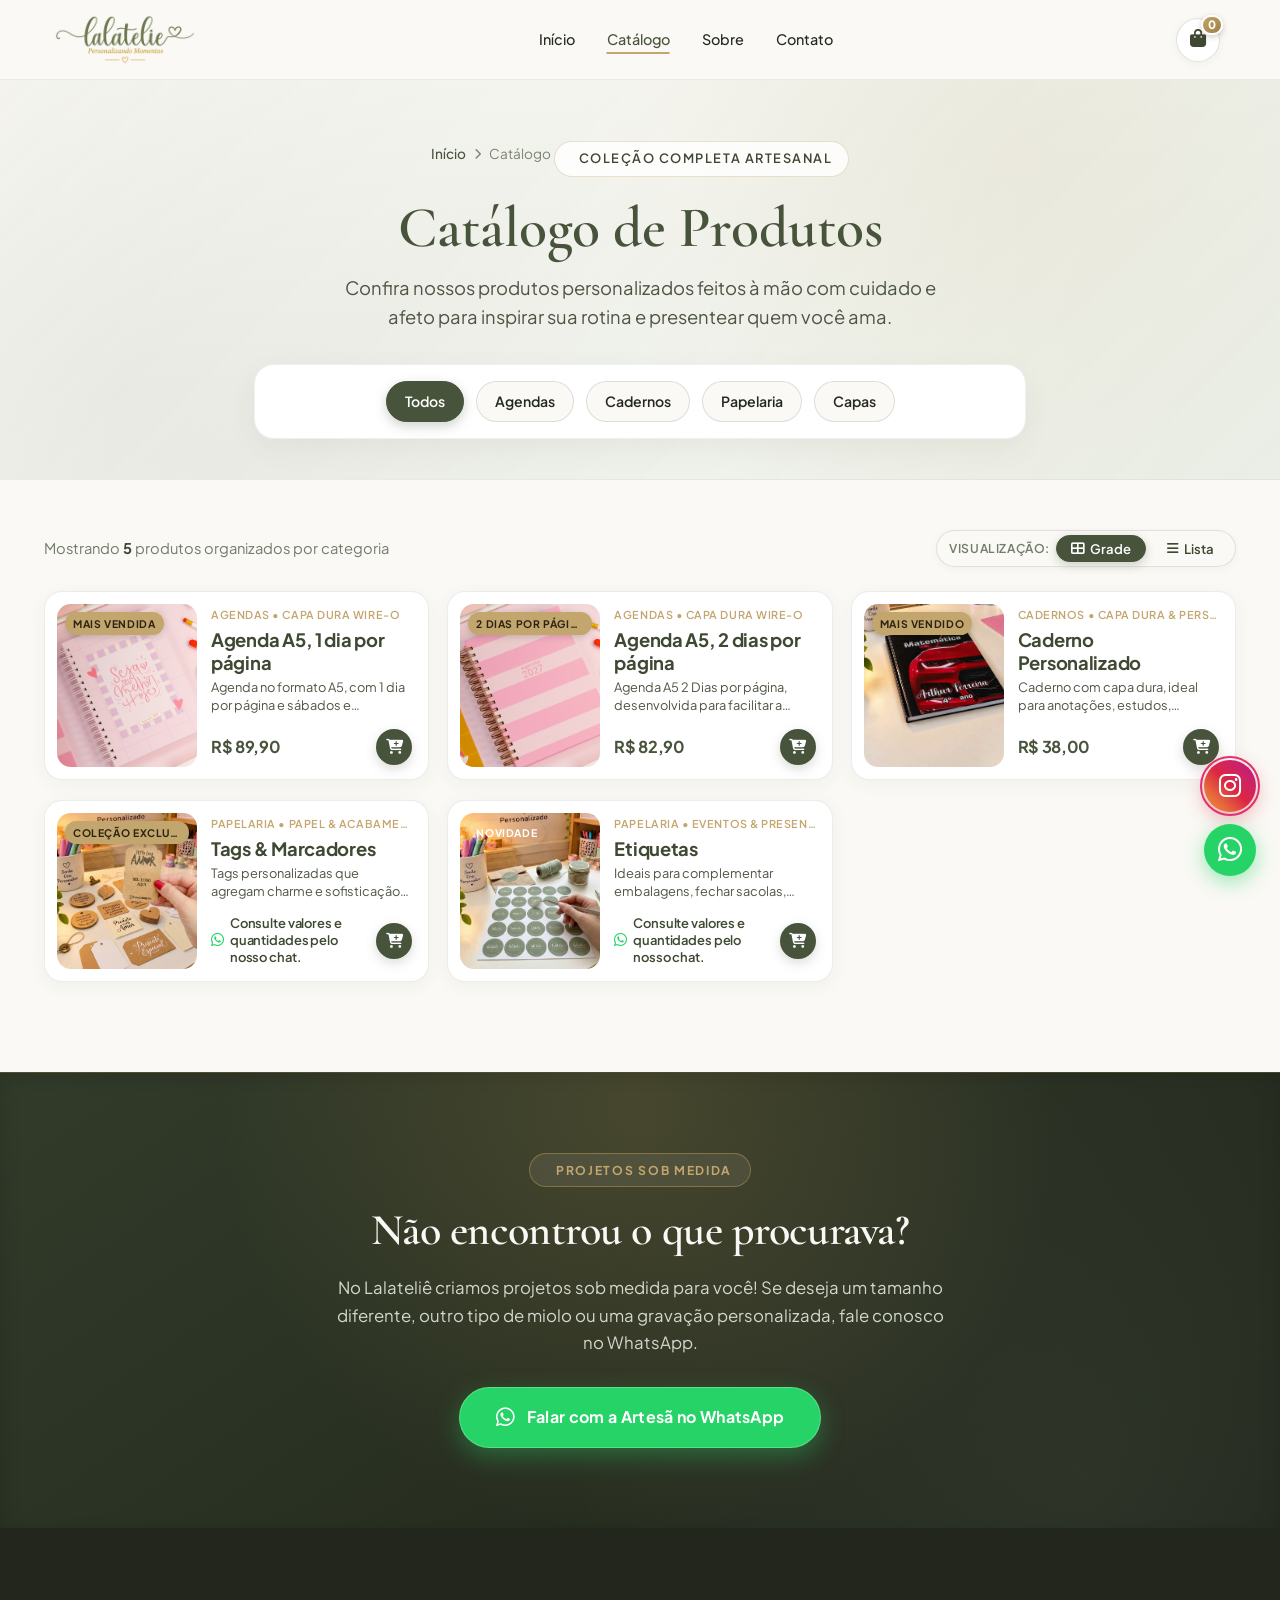
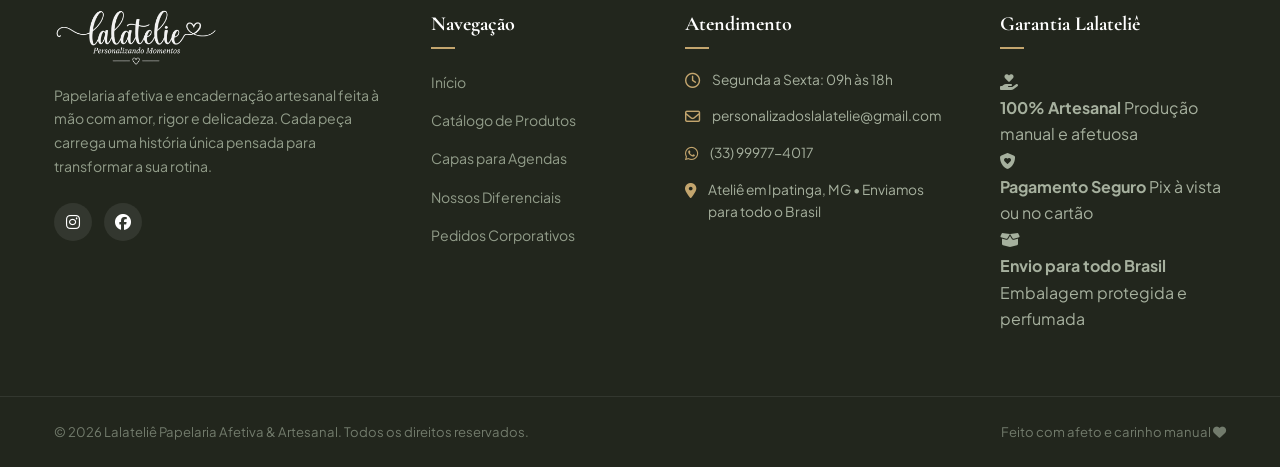
==== commit f086ebfa: "feat: otimizacao mobile dos titulos, auditoria tecnica, personalizacao e atualizacoes no catalogo" ====
--- a/catalogo.html
+++ b/catalogo.html
@@ -4,7 +4,7 @@
   <meta charset="UTF-8">
   <meta name="viewport" content="width=device-width, initial-scale=1.0">
   <title>Catálogo de Produtos | Lalateliê Papelaria Afetiva</title>
-  <meta name="description" content="Explore nosso catálogo exclusivo de papelaria afetiva: planners permanentes, cadernos wire-o, calendários botânicos e kits personalizados feitos à mão.">
+  <meta name="description" content="Explore nosso catálogo exclusivo de papelaria afetiva: planners permanentes, cadernos wire-o, itens de papelaria e kits personalizados feitos à mão.">
   <meta name="keywords" content="catálogo papelaria afetiva, planners personalizados, cadernos artesanais, kits botânicos, lalateliê">
   <meta name="author" content="Lalateliê">
 
@@ -14,7 +14,7 @@
   <!-- Google Fonts: Cormorant Garamond, Alex Brush e Plus Jakarta Sans -->
   <link rel="preconnect" href="https://fonts.googleapis.com">
   <link rel="preconnect" href="https://fonts.gstatic.com" crossorigin>
-  <link href="https://fonts.googleapis.com/css2?family=Alex+Brush&family=Cormorant+Garamond:ital,wght@0,400;0,500;0,600;0,700;1,400&family=Plus+Jakarta+Sans:wght@300;400;500;600;700&display=swap" rel="stylesheet">
+  <link href="https://fonts.googleapis.com/css2?family=Alex+Brush&family=Cormorant+Garamond:ital,wght@0,400;0,500;0,600;0,700;1,400&family=Plus+Jakarta+Sans:wght@300;400;500;600;700;800&display=swap" rel="stylesheet">
 
   <!-- Font Awesome Icons -->
   <link rel="stylesheet" href="https://cdnjs.cloudflare.com/ajax/libs/font-awesome/6.5.1/css/all.min.css" integrity="sha512-DTOQO9RWCH3ppGqcWaEA1BIZOC6xxalwEsw9c2QQeAIftl+Vegovlnee1c9QX4TctnWMn13TZye+giMm8e2LwA==" crossorigin="anonymous" referrerpolicy="no-referrer" />
@@ -128,11 +128,8 @@
             <button class="filter-pill" data-category="cadernos-personalizados" role="tab" aria-selected="false">
               <span>Cadernos</span>
             </button>
-            <button class="filter-pill" data-category="calendarios" role="tab" aria-selected="false">
-              <span>Calendários</span>
-            </button>
             <button class="filter-pill" data-category="tags" role="tab" aria-selected="false">
-              <span>Tags</span>
+              <span>Papelaria</span>
             </button>
             <button class="filter-pill" data-category="capas" role="tab" aria-selected="false">
               <span>Capas</span>
@@ -292,7 +289,7 @@
             <i class="fa-solid fa-shield-heart"></i>
             <div>
               <strong>Pagamento Seguro</strong>
-              <span>Pix com 5% OFF ou no cartão</span>
+              <span>Pix à vista ou no cartão</span>
             </div>
           </div>
           <div class="trust-badge">
@@ -342,7 +339,7 @@
         <div class="capa-lightbox-info">
           <div class="capa-lightbox-tag-row">
             <span class="capa-lightbox-tag">Capas para Agendas • Lalateliê</span>
-            <span class="capa-lightbox-counter" id="capaLightboxCounter">01 / 34</span>
+            <span class="capa-lightbox-counter" id="capaLightboxCounter">01 / 30</span>
           </div>
           <h3 class="capa-lightbox-title" id="capaLightboxTitle">Opção de Capa</h3>
         </div>
@@ -353,21 +350,13 @@
               <span>Escolha o modelo com esta capa:</span>
             </span>
             <div class="capa-models-grid" id="capaLightboxModels">
-              <a href="produto.html?id=agenda-master&categoria=planners" class="btn-capa-model-choice" data-model="agenda-master" title="Escolher com Agenda Master 1 dia por página">
+              <a href="produto.html?id=agenda-master&categoria=planners" class="btn-capa-model-choice" data-model="agenda-master" title="Escolher com Agenda A5 1 dia por página">
                 <span class="model-badge">1 dia / pág.</span>
-                <span class="model-name">Master 1 dia por página</span>
+                <span class="model-name">Agenda A5 1 dia por página</span>
               </a>
-              <a href="produto.html?id=agenda-master-2dias&categoria=planners" class="btn-capa-model-choice" data-model="agenda-master-2dias" title="Escolher com Agenda Master 2 dias por página">
+              <a href="produto.html?id=agenda-master-2dias&categoria=planners" class="btn-capa-model-choice" data-model="agenda-master-2dias" title="Escolher com Agenda A5 2 dias por página">
                 <span class="model-badge">2 dias / pág.</span>
-                <span class="model-name">Master 2 dias por página</span>
-              </a>
-              <a href="produto.html?id=agenda-minimalista&categoria=planners" class="btn-capa-model-choice" data-model="agenda-minimalista" title="Escolher com Agenda Mine 1 dia por página">
-                <span class="model-badge">A6 • 1 dia / pág.</span>
-                <span class="model-name">Mine 1 dia por página</span>
-              </a>
-              <a href="produto.html?id=agenda-mine-2dias&categoria=planners" class="btn-capa-model-choice" data-model="agenda-mine-2dias" title="Escolher com Agenda Mine 2 dias por página">
-                <span class="model-badge">A6 • 2 dias / pág.</span>
-                <span class="model-name">Mine 2 dias por página</span>
+                <span class="model-name">Agenda A5 2 dias por página</span>
               </a>
             </div>
           </div>
--- a/assets/css/style.css
+++ b/assets/css/style.css
@@ -787,459 +787,22 @@
   }
 }
 
-/* Filtro por Categorias */
-.product-filters {
-  display: flex;
-  align-items: center;
-  justify-content: center;
-  text-align: center;
-  gap: 12px;
-  flex-wrap: wrap;
-  width: 100%;
-  max-width: 100%;
-  margin: 0 auto 32px auto;
-}
-
-.filter-btn {
-  padding: 8px 22px;
-  border-radius: var(--radius-pill);
-  font-size: 0.88rem;
-  font-weight: 600;
-  color: var(--color-text-body);
-  background-color: var(--color-white);
-  border: 1px solid var(--color-border-light);
-  cursor: pointer;
-  transition: all var(--transition-fast);
-  display: inline-flex;
-  align-items: center;
-  justify-content: center;
-  min-height: 40px;
-  user-select: none;
-  white-space: nowrap;
-}
-
-.filter-btn:hover {
-  background-color: var(--color-sage-bg);
-  color: var(--color-olive-primary);
-  border-color: var(--color-olive-primary);
-}
-
-.filter-btn.active {
-  background-color: var(--color-olive-primary);
-  color: var(--color-white);
-  border-color: var(--color-olive-primary);
-  box-shadow: 0 4px 14px rgba(71, 83, 59, 0.25);
-}
-
-/* Wrapper com espaço para setas laterais no Desktop */
-.products-carousel-wrapper {
-  position: relative;
-  width: 100%;
-  max-width: 100%;
-  margin: 0 auto 30px auto;
-  padding: 0 46px;
-  overflow: visible;
-}
-
-/* Track de Produtos com Rolagem Fluida */
-.products-carousel-track {
-  display: flex;
-  flex-direction: row;
-  flex-wrap: nowrap;
-  gap: 20px;
-  overflow-x: auto;
-  overflow-y: hidden;
-  scroll-behavior: smooth;
-  scroll-snap-type: x mandatory;
-  -webkit-overflow-scrolling: touch;
-  scrollbar-width: none;
-  -ms-overflow-style: none;
-  padding: 10px 4px 24px 4px;
-  margin: 0;
-  cursor: grab;
-  user-select: none;
-}
-
-.products-carousel-track:active {
-  cursor: grabbing;
-}
-
-.products-carousel-track::-webkit-scrollbar {
-  display: none;
-  width: 0;
-  height: 0;
-}
-
-/* Cards de Produto (4 no Desktop) */
-.carousel-card,
-.product-card {
-  flex: 0 0 calc((100% - 60px) / 4);
-  width: calc((100% - 60px) / 4);
-  max-width: calc((100% - 60px) / 4);
-  scroll-snap-align: start;
-  scroll-snap-stop: normal;
-  background-color: var(--color-white);
-  border-radius: var(--radius-md);
-  overflow: hidden;
-  border: 1px solid var(--color-border-light);
-  box-shadow: var(--shadow-soft);
-  transition: transform 0.35s cubic-bezier(0.25, 0.8, 0.25, 1), box-shadow 0.35s ease, border-color 0.3s ease;
-  display: flex;
-  flex-direction: column;
-  position: relative;
-  align-self: stretch;
-  height: auto;
-}
-
-.carousel-card:hover,
-.product-card:hover {
-  transform: translateY(-6px);
-  box-shadow: var(--shadow-card);
-  border-color: rgba(71, 83, 59, 0.3);
-}
-
-.carousel-card.is-hidden {
-  display: none !important;
-}
-
-.carousel-card.is-animating {
-  animation: fadeIn 0.35s ease forwards;
-}
-
-/* Foto do Produto 1:1 */
-.carousel-card-img-box {
-  position: relative;
-  width: 100%;
-  aspect-ratio: 1 / 1;
-  background-color: #f6f5f1;
-  overflow: hidden;
-  display: flex;
-  align-items: center;
-  justify-content: center;
-}
-
-.carousel-card-img {
-  width: 100%;
-  height: 100%;
-  object-fit: cover;
-  object-position: center;
-  transition: transform 0.6s cubic-bezier(0.16, 1, 0.3, 1);
-  pointer-events: none;
-  display: block;
-}
-
-.carousel-card:hover .carousel-card-img,
-.product-card:hover .carousel-card-img {
-  transform: scale(1.06);
-}
-
-.card-overlay-btn {
-  position: absolute;
-  inset: 0;
-  background: rgba(46, 54, 38, 0.45);
-  backdrop-filter: blur(2px);
-  display: flex;
-  align-items: center;
-  justify-content: center;
-  gap: 8px;
-  color: var(--color-white);
-  font-size: 0.88rem;
-  font-weight: 600;
-  opacity: 0;
-  transition: opacity var(--transition-fast);
-  text-decoration: none;
-  z-index: 2;
-}
-
-.carousel-card:hover .card-overlay-btn,
-.product-card:hover .card-overlay-btn {
-  opacity: 1;
-}
-
-/* Informações do Produto */
-.carousel-card-info {
-  padding: 18px 20px 22px;
-  display: flex;
-  flex-direction: column;
-  flex-grow: 1;
-  justify-content: space-between;
-}
-
-.card-meta {
-  display: flex;
-  align-items: center;
-  justify-content: space-between;
-  gap: 6px;
-  margin-bottom: 8px;
-}
-
-.card-category {
-  font-size: 0.72rem;
-  font-weight: 700;
-  color: var(--color-gold);
-  text-transform: uppercase;
-  letter-spacing: 0.06em;
-}
-
-.card-tag {
-  font-size: 0.68rem;
-  color: var(--color-text-muted);
-  background-color: var(--color-sage-bg);
-  padding: 2px 8px;
-  border-radius: var(--radius-pill);
-  font-weight: 500;
-}
-
-.carousel-card-title {
-  font-family: var(--font-serif);
-  font-size: 1.18rem;
-  font-weight: 600;
-  color: var(--color-text-dark);
-  line-height: 1.25;
-  margin-bottom: 8px;
-}
-
-.carousel-card-title a {
-  color: inherit;
-  transition: color var(--transition-fast);
-}
-
-.carousel-card-title a:hover {
-  color: var(--color-olive-primary);
-}
-
-/* Tipografia nobre e perfeitamente integrada para os algarismos 1 e 2 nos nomes das Agendas */
+/* Fallback defensivo: herança completa de estilos sem fragmentação de fontes */
+.agenda-model-a5,
+.agenda-number-5,
 .agenda-title-number {
-  font-family: var(--font-serif);
-  font-variant-numeric: lining-nums proportional-nums;
-  -webkit-font-feature-settings: "lnum" 1;
-  -moz-font-feature-settings: "lnum" 1;
-  font-feature-settings: "lnum" 1;
-  font-weight: 600;
-  font-size: 1.04em;
-  display: inline-block;
-  line-height: 1;
-  vertical-align: 0;
-  letter-spacing: -0.01em;
-  margin: 0 1px;
-  color: inherit;
-}
-
-.carousel-card-desc {
-  font-size: 0.82rem;
-  color: var(--color-text-muted);
-  line-height: 1.45;
-  margin-bottom: 14px;
-  flex-grow: 1;
-  display: -webkit-box;
-  -webkit-line-clamp: 2;
-  -webkit-box-orient: vertical;
-  overflow: hidden;
-}
-
-.carousel-card-footer {
-  display: flex;
-  align-items: center;
-  justify-content: space-between;
-  padding-top: 12px;
-  border-top: 1px solid var(--color-border-light);
-  margin-top: auto;
-  gap: 8px;
-}
-
-.card-price-wrap {
-  display: flex;
-  flex-direction: column;
-}
-
-.card-price-wrap-consult {
-  flex: 1;
-  min-width: 0;
-}
-
-.price-consult-chat {
-  display: inline-flex;
-  align-items: center;
-  gap: 6px;
-  font-family: var(--font-sans);
-  color: var(--color-olive-dark);
-  font-weight: 600;
-  line-height: 1.35;
-  text-decoration: none;
-}
-
-.card-price-wrap-consult .price-consult-chat {
-  font-size: 0.78rem;
-  letter-spacing: -0.01em;
-  white-space: normal;
-}
-
-.price-consult-chat .price-whatsapp-icon,
-.price-consult-chat .fa-whatsapp {
-  color: #25d366;
-  font-size: 1.15em;
-  flex-shrink: 0;
-}
-
-.price-label {
-  font-size: 0.66rem;
-  color: var(--color-text-muted);
-  text-transform: uppercase;
-  letter-spacing: 0.04em;
-  line-height: 1.1;
-}
-
-.carousel-card-footer .product-price {
-  font-family: var(--font-sans);
-  font-size: 1.02rem;
-  font-weight: 700;
-  color: var(--color-olive-primary);
-  line-height: 1.15;
-  letter-spacing: -0.02em;
-}
-
-.btn-carousel-view {
-  background-color: var(--color-sage-bg);
-  color: var(--color-olive-dark);
-  font-size: 0.78rem;
-  font-weight: 600;
-  padding: 7px 14px;
-  border-radius: var(--radius-pill);
-  display: inline-flex;
-  align-items: center;
-  gap: 6px;
-  text-decoration: none;
-  transition: var(--transition-fast);
-  border: 1px solid transparent;
-}
-
-.btn-carousel-view:hover {
-  background-color: var(--color-olive-primary);
-  color: var(--color-white);
-  transform: translateX(2px);
-}
-
-/* Setas de Navegação do Carrossel */
-.carousel-nav-btn {
-  position: absolute;
-  top: 50%;
-  transform: translateY(-50%);
-  width: 44px;
-  height: 44px;
-  border-radius: 50%;
-  background: var(--color-white);
-  color: var(--color-olive-dark);
-  border: 1px solid var(--color-border);
-  box-shadow: 0 4px 16px rgba(46, 54, 38, 0.16);
-  display: flex;
-  align-items: center;
-  justify-content: center;
-  font-size: 1.05rem;
-  cursor: pointer;
-  z-index: 10;
-  transition: all 0.25s cubic-bezier(0.25, 0.8, 0.25, 1);
-}
-
-.carousel-nav-btn:hover:not(:disabled) {
-  background: var(--color-olive-primary);
-  color: var(--color-white);
-  border-color: var(--color-olive-primary);
-  box-shadow: 0 6px 20px rgba(71, 83, 59, 0.28);
-  transform: translateY(-50%) scale(1.08);
-}
-
-.carousel-nav-btn:active:not(:disabled) {
-  transform: translateY(-50%) scale(0.96);
-}
-
-.carousel-nav-btn:disabled {
-  opacity: 0.28;
-  cursor: not-allowed;
-  pointer-events: none;
-  box-shadow: none;
-  border-color: var(--color-border-light);
-}
-
-.carousel-nav-btn.prev-btn {
-  left: 0;
-}
-
-.carousel-nav-btn.next-btn {
-  right: 0;
-}
-
-/* Dots Indicadores */
-.carousel-dots {
-  display: flex;
-  align-items: center;
-  justify-content: center;
-  gap: 8px;
-  margin-top: 6px;
-  margin-bottom: 34px;
-}
-
-.carousel-dot {
-  width: 10px;
-  height: 10px;
-  border-radius: 50%;
-  background-color: var(--color-border);
-  border: none;
-  padding: 0;
-  cursor: pointer;
-  transition: all 0.3s cubic-bezier(0.25, 0.8, 0.25, 1);
-}
-
-.carousel-dot:hover:not(.active) {
-  background-color: var(--color-olive-light);
-  transform: scale(1.15);
-}
-
-.carousel-dot.active {
-  width: 26px;
-  border-radius: var(--radius-pill);
-  background-color: var(--color-olive-primary);
-}
-
-/* Badges dos Cards */
-.product-badge {
-  position: absolute;
-  top: 16px;
-  left: 16px;
-  background-color: var(--color-olive-primary);
-  color: var(--color-white);
-  font-size: 0.72rem;
-  font-weight: 700;
-  text-transform: uppercase;
-  letter-spacing: 0.08em;
-  padding: 5px 12px;
-  border-radius: var(--radius-pill);
-  z-index: 3;
-  box-shadow: 0 2px 8px rgba(0, 0, 0, 0.15);
-}
-
-.badge-destaque {
-  background-color: var(--color-gold);
-  color: var(--color-olive-dark);
-}
-
-.badge-novo {
-  background-color: #5c7550;
-}
-
-.badge-mimo {
-  background-color: #8c7355;
-}
-
-.catalog-cta {
-  margin-top: 14px;
-}
-
-.catalog-note {
-  font-size: 1rem;
-  color: var(--color-text-dark);
-  margin-bottom: 16px;
-  font-weight: 500;
-}
+  font-family: inherit !important;
+  font-size: inherit !important;
+  font-weight: inherit !important;
+  font-style: inherit !important;
+  line-height: inherit !important;
+  vertical-align: baseline !important;
+  letter-spacing: inherit !important;
+  margin: 0 !important;
+  color: inherit !important;
+}
+
+
 
 /* ==========================================================================
    9. MOSTRUÁRIO DE CAPAS (16 CARDS VISÍVEIS)
@@ -1837,7 +1400,16 @@
   height: 50px;
   border-radius: 50%;
   object-fit: cover;
+  object-position: center 20%;
   border: 2px solid var(--color-gold);
+  flex-shrink: 0;
+  box-shadow: 0 2px 8px rgba(62, 72, 50, 0.12);
+  transition: transform 0.3s ease, box-shadow 0.3s ease;
+}
+
+.testimonial-card:hover .author-avatar {
+  transform: scale(1.05);
+  box-shadow: 0 4px 12px rgba(195, 165, 110, 0.3);
 }
 
 .author-details {
@@ -1964,46 +1536,6 @@
 
 .form-group.has-error .form-error {
   display: block;
-}
-
-.checkbox-container {
-  display: flex;
-  align-items: center;
-  gap: 12px;
-  cursor: pointer;
-  user-select: none;
-  font-size: 0.88rem;
-  color: var(--color-text-body);
-}
-
-.checkbox-container input {
-  position: absolute;
-  opacity: 0;
-  cursor: pointer;
-}
-
-.checkmark {
-  width: 20px;
-  height: 20px;
-  background-color: #fbfbf9;
-  border: 1.5px solid var(--color-border);
-  border-radius: 4px;
-  display: flex;
-  align-items: center;
-  justify-content: center;
-  transition: var(--transition-fast);
-  flex-shrink: 0;
-}
-
-.checkbox-container input:checked ~ .checkmark {
-  background-color: var(--color-olive-primary);
-  border-color: var(--color-olive-primary);
-}
-
-.checkbox-container input:checked ~ .checkmark::after {
-  content: '✔';
-  color: var(--color-white);
-  font-size: 0.75rem;
 }
 
 .form-footer {
@@ -2770,8 +2302,8 @@
 
 .capa-models-grid {
   display: grid;
-  grid-template-columns: repeat(4, 1fr);
-  gap: 10px;
+  grid-template-columns: repeat(2, 1fr);
+  gap: 12px;
   width: 100%;
 }
 
@@ -2916,20 +2448,6 @@
    19.1. Telas Médias / Laptops Compactos (max-width: 1100px)
    -------------------------------------------------------------------------- */
 @media (max-width: 1100px) {
-  .products-carousel-wrapper {
-    padding: 0 42px;
-  }
-
-  .products-carousel-track {
-    gap: 16px;
-  }
-
-  .products-carousel-track .carousel-card {
-    flex: 0 0 calc((100% - 32px) / 3);
-    width: calc((100% - 32px) / 3);
-    max-width: calc((100% - 32px) / 3);
-  }
-
   .footer-container {
     grid-template-columns: repeat(2, 1fr);
     gap: 40px;
@@ -2975,25 +2493,6 @@
   .about-highlights-grid {
     grid-template-columns: repeat(3, 1fr);
     gap: 12px;
-  }
-}
-
-/* --------------------------------------------------------------------------
-   19.3. Tablets Intermediários (991px a 769px)
-   -------------------------------------------------------------------------- */
-@media (max-width: 991px) and (min-width: 769px) {
-  .products-carousel-wrapper {
-    padding: 0 38px;
-  }
-
-  .products-carousel-track {
-    gap: 14px;
-  }
-
-  .products-carousel-track .carousel-card {
-    flex: 0 0 calc((100% - 14px) / 2);
-    width: calc((100% - 14px) / 2);
-    max-width: calc((100% - 14px) / 2);
   }
 }
 
@@ -3071,71 +2570,6 @@
     padding: 10px 18px;
     font-size: 0.88rem;
     gap: 8px;
-  }
-
-  /* Carrossel de Produtos: 1 Card por Vez no Mobile */
-  .products-carousel-wrapper {
-    padding: 0 40px;
-    margin-bottom: 22px;
-  }
-
-  .products-carousel-track {
-    gap: 16px;
-    padding: 6px 2px 18px 2px;
-  }
-
-  .products-carousel-track .carousel-card {
-    flex: 0 0 100%;
-    width: 100%;
-    max-width: 100%;
-    scroll-snap-align: center;
-    scroll-snap-stop: always;
-  }
-
-  .carousel-nav-btn {
-    width: 36px;
-    height: 36px;
-    font-size: 0.88rem;
-  }
-
-  .carousel-card-info {
-    padding: 16px 18px 20px;
-  }
-
-  .carousel-card-title {
-    font-size: 1.15rem;
-  }
-
-  /* Filtro de Categorias em Linha Única para 5 Botões */
-  .product-filters {
-    display: flex;
-    flex-wrap: nowrap;
-    overflow-x: auto;
-    -webkit-overflow-scrolling: touch;
-    scroll-behavior: smooth;
-    justify-content: center;
-    align-items: center;
-    width: 100%;
-    margin: 0 auto 18px auto;
-    padding: 2px 0 6px 0;
-    gap: 5px;
-    scrollbar-width: none;
-    -ms-overflow-style: none;
-  }
-
-  .product-filters::-webkit-scrollbar {
-    display: none;
-  }
-
-  .product-filters .filter-btn {
-    flex: 1 1 auto;
-    min-width: 0;
-    white-space: nowrap;
-    padding: 6px 8px;
-    font-size: 0.74rem;
-    min-height: 34px;
-    text-align: center;
-    letter-spacing: -0.01em;
   }
 
   /* Carrossel de Depoimentos Mobile */
@@ -3344,12 +2778,6 @@
     font-size: 0.92rem;
   }
 
-  .product-filters .filter-btn {
-    font-size: clamp(0.64rem, 2.1vw, 0.72rem);
-    padding: 5px 6px;
-    min-height: 32px;
-  }
-
   .differentials-grid {
     grid-template-columns: 1fr;
     gap: 14px;
@@ -3475,35 +2903,6 @@
     border-radius: 7px !important;
   }
 
-  .product-filters {
-    gap: 3px;
-  }
-
-  .product-filters .filter-btn {
-    padding: 4px 4px;
-    font-size: 0.62rem;
-    min-height: 28px;
-    letter-spacing: -0.025em;
-  }
-
-  .products-carousel-wrapper {
-    padding: 0 34px;
-  }
-
-  .carousel-nav-btn {
-    width: 30px;
-    height: 30px;
-    font-size: 0.78rem;
-  }
-
-  .carousel-card-info {
-    padding: 12px 14px 16px;
-  }
-
-  .carousel-card-title {
-    font-size: 1.05rem;
-  }
-
   .budget-card {
     padding: 22px 12px;
   }
--- a/assets/css/catalogo.css
+++ b/assets/css/catalogo.css
@@ -188,18 +188,6 @@
 
 .results-count strong {
   color: var(--color-olive-dark);
-}
-
-.active-filter-badge {
-  display: inline-flex;
-  align-items: center;
-  gap: 6px;
-  background-color: rgba(195, 165, 110, 0.15);
-  color: #7d632b;
-  padding: 4px 12px;
-  border-radius: var(--radius-pill);
-  font-size: 0.82rem;
-  font-weight: 600;
 }
 
 /* --------------------------------------------------------------------------
@@ -522,11 +510,12 @@
 }
 
 .card-product-title {
-  font-family: var(--font-serif);
+  font-family: var(--font-sans);
   font-size: 1.15rem;
   font-weight: 700;
   color: var(--color-olive-dark);
   line-height: 1.25;
+  letter-spacing: -0.015em;
   margin-bottom: 5px;
   display: -webkit-box;
   -webkit-line-clamp: 2;
@@ -544,21 +533,19 @@
   color: var(--color-gold);
 }
 
-/* Tipografia nobre e perfeitamente integrada para os algarismos 1 e 2 nos nomes das Agendas */
+/* Fallback defensivo: herança completa de estilos sem fragmentação de fontes */
+.agenda-model-a5,
+.agenda-number-5,
 .agenda-title-number {
-  font-family: var(--font-serif);
-  font-variant-numeric: lining-nums proportional-nums;
-  -webkit-font-feature-settings: "lnum" 1;
-  -moz-font-feature-settings: "lnum" 1;
-  font-feature-settings: "lnum" 1;
-  font-weight: 600;
-  font-size: 1.04em;
-  display: inline-block;
-  line-height: 1;
-  vertical-align: 0;
-  letter-spacing: -0.01em;
-  margin: 0 1px;
-  color: inherit;
+  font-family: inherit !important;
+  font-size: inherit !important;
+  font-weight: inherit !important;
+  font-style: inherit !important;
+  line-height: inherit !important;
+  vertical-align: baseline !important;
+  letter-spacing: inherit !important;
+  margin: 0 !important;
+  color: inherit !important;
 }
 
 .card-product-desc {
@@ -597,7 +584,7 @@
   white-space: nowrap;
 }
 
-/* Estilos de valor sob consulta via chat / WhatsApp (Tags e Etiquetas) */
+/* Estilos de valor sob consulta via chat / WhatsApp (Papelaria: Tags e Marcadores, Etiquetas) */
 .card-price-box-consult {
   flex: 1;
   min-width: 0;
@@ -705,267 +692,6 @@
   max-width: 440px;
   margin: 0 auto 20px;
   font-size: 0.95rem;
-}
-
-/* --------------------------------------------------------------------------
-   6. MODAL DE DETALHES AVANÇADO DO PRODUTO (QUICK VIEW COM GALERIA)
-   -------------------------------------------------------------------------- */
-.catalogo-modal-overlay {
-  position: fixed;
-  inset: 0;
-  background-color: rgba(25, 30, 22, 0.7);
-  backdrop-filter: blur(8px);
-  -webkit-backdrop-filter: blur(8px);
-  z-index: 2500;
-  display: flex;
-  align-items: center;
-  justify-content: center;
-  padding: 24px;
-  opacity: 0;
-  visibility: hidden;
-  transition: opacity 0.3s ease, visibility 0.3s ease;
-}
-
-.catalogo-modal-overlay.active {
-  opacity: 1;
-  visibility: visible;
-}
-
-.catalogo-modal-card {
-  background-color: var(--color-white);
-  border-radius: var(--radius-lg);
-  max-width: 900px;
-  width: 100%;
-  max-height: 90vh;
-  overflow-y: auto;
-  box-shadow: 0 25px 60px rgba(0, 0, 0, 0.3);
-  position: relative;
-  display: grid;
-  grid-template-columns: 1.1fr 1fr;
-  transform: translateY(20px) scale(0.97);
-  transition: transform 0.3s cubic-bezier(0.16, 1, 0.3, 1);
-}
-
-.catalogo-modal-overlay.active .catalogo-modal-card {
-  transform: translateY(0) scale(1);
-}
-
-.modal-close-btn {
-  position: absolute;
-  top: 16px;
-  right: 16px;
-  width: 36px;
-  height: 36px;
-  border-radius: 50%;
-  background-color: rgba(255, 255, 255, 0.9);
-  border: 1px solid rgba(71, 83, 59, 0.15);
-  color: var(--color-olive-dark);
-  font-size: 1.1rem;
-  display: flex;
-  align-items: center;
-  justify-content: center;
-  cursor: pointer;
-  z-index: 10;
-  transition: var(--transition-fast);
-}
-
-.modal-close-btn:hover {
-  background-color: var(--color-olive-primary);
-  color: var(--color-white);
-}
-
-/* Coluna de Mídia no Modal */
-.modal-media-col {
-  background-color: #f7f6f1;
-  padding: 30px;
-  display: flex;
-  flex-direction: column;
-  gap: 16px;
-  position: relative;
-}
-
-.modal-main-img-box {
-  width: 100%;
-  height: 360px;
-  border-radius: var(--radius-md);
-  overflow: hidden;
-  box-shadow: 0 8px 24px rgba(62, 72, 50, 0.08);
-  position: relative;
-}
-
-.modal-main-img {
-  width: 100%;
-  height: 100%;
-  object-fit: cover;
-  transition: opacity 0.25s ease;
-}
-
-.modal-nav-arrow {
-  position: absolute;
-  top: 50%;
-  transform: translateY(-50%);
-  width: 34px;
-  height: 34px;
-  border-radius: 50%;
-  background-color: rgba(255, 255, 255, 0.85);
-  border: none;
-  color: var(--color-olive-dark);
-  cursor: pointer;
-  display: flex;
-  align-items: center;
-  justify-content: center;
-  font-size: 0.85rem;
-  transition: var(--transition-fast);
-  box-shadow: 0 2px 8px rgba(0, 0, 0, 0.15);
-}
-
-.modal-nav-arrow:hover {
-  background-color: var(--color-olive-primary);
-  color: var(--color-white);
-}
-
-.modal-nav-prev {
-  left: 12px;
-}
-
-.modal-nav-next {
-  right: 12px;
-}
-
-.modal-thumbnails {
-  display: flex;
-  gap: 10px;
-  overflow-x: auto;
-  padding-bottom: 4px;
-}
-
-.modal-thumb {
-  width: 64px;
-  height: 64px;
-  border-radius: var(--radius-sm);
-  overflow: hidden;
-  cursor: pointer;
-  border: 2px solid transparent;
-  flex-shrink: 0;
-  transition: var(--transition-fast);
-  opacity: 0.7;
-}
-
-.modal-thumb.active {
-  border-color: var(--color-gold);
-  opacity: 1;
-}
-
-.modal-thumb img {
-  width: 100%;
-  height: 100%;
-  object-fit: cover;
-}
-
-/* Coluna de Informações no Modal */
-.modal-info-col {
-  padding: 36px 32px 36px 24px;
-  display: flex;
-  flex-direction: column;
-}
-
-.modal-header-meta {
-  display: flex;
-  align-items: center;
-  gap: 10px;
-  margin-bottom: 10px;
-}
-
-.modal-tag {
-  font-size: 0.8rem;
-  font-weight: 600;
-  text-transform: uppercase;
-  letter-spacing: 0.1em;
-  color: var(--color-gold);
-}
-
-.modal-title {
-  font-family: var(--font-serif);
-  font-size: 2rem;
-  color: var(--color-olive-dark);
-  line-height: 1.2;
-  margin-bottom: 12px;
-}
-
-.modal-price {
-  font-family: var(--font-sans);
-  font-size: 1.15rem;
-  font-weight: 700;
-  color: var(--color-olive-primary);
-  letter-spacing: -0.02em;
-  margin-bottom: 16px;
-}
-
-.modal-desc {
-  font-size: 0.94rem;
-  line-height: 1.65;
-  color: var(--color-text-body);
-  margin-bottom: 24px;
-}
-
-.modal-specs-title {
-  font-size: 0.85rem;
-  font-weight: 700;
-  text-transform: uppercase;
-  letter-spacing: 0.08em;
-  color: var(--color-olive-dark);
-  margin-bottom: 10px;
-}
-
-.modal-specs-list {
-  display: grid;
-  grid-template-columns: 1fr;
-  gap: 8px;
-  margin-bottom: 28px;
-}
-
-.modal-spec-item {
-  display: flex;
-  align-items: center;
-  gap: 10px;
-  font-size: 0.88rem;
-  color: #4a5442;
-}
-
-.modal-spec-item i {
-  color: var(--color-gold);
-  font-size: 0.85rem;
-}
-
-.modal-cta-box {
-  margin-top: auto;
-  display: flex;
-  flex-direction: column;
-  gap: 10px;
-}
-
-.btn-whatsapp-order {
-  background-color: #25d366;
-  color: var(--color-white);
-  border: none;
-  font-size: 0.95rem;
-  font-weight: 600;
-  padding: 14px 20px;
-  border-radius: var(--radius-md);
-  display: inline-flex;
-  align-items: center;
-  justify-content: center;
-  gap: 10px;
-  text-decoration: none;
-  cursor: pointer;
-  transition: var(--transition-fast);
-}
-
-.btn-whatsapp-order:hover {
-  background-color: #1faa50;
-  transform: translateY(-2px);
-  box-shadow: 0 6px 18px rgba(37, 211, 102, 0.35);
-  color: var(--color-white);
 }
 
 /* --------------------------------------------------------------------------
@@ -1086,24 +812,10 @@
     gap: 18px 16px;
     max-width: 860px;
   }
-}
-
-@media (max-width: 992px) {
-  .catalogo-modal-card {
-    grid-template-columns: 1fr;
-    max-height: 85vh;
-  }
-
-  .modal-media-col {
-    padding: 24px;
-  }
-
-  .modal-main-img-box {
-    height: 280px;
-  }
-
-  .modal-info-col {
-    padding: 24px;
+
+  .card-product-title {
+    font-size: 1.10rem;
+    line-height: 1.26;
   }
 }
 
@@ -1293,9 +1005,11 @@
   }
 
   .card-product-title {
-    font-size: 1.05rem;
-    line-height: 1.25;
+    font-size: clamp(0.96rem, 2.3vw, 1.05rem);
+    line-height: 1.28;
+    letter-spacing: -0.015em;
     margin-bottom: 4px;
+    min-height: 2.56em;
   }
 
   .card-product-desc {
@@ -1480,10 +1194,11 @@
   }
 
   .card-product-title {
-    font-size: 0.94rem;
-    line-height: 1.25;
+    font-size: clamp(0.84rem, 3.7vw, 0.92rem);
+    line-height: 1.26;
+    letter-spacing: -0.015em;
     margin-bottom: 3px;
-    min-height: 2.5em;
+    min-height: 2.52em;
   }
 
   .card-product-desc {
@@ -1551,8 +1266,8 @@
   }
 
   .catalogo-grid.view-mode-list .card-product-title {
-    font-size: 0.98rem !important;
-    line-height: 1.22 !important;
+    font-size: clamp(0.90rem, 3.8vw, 1.02rem) !important;
+    line-height: 1.24 !important;
     margin-bottom: 2px !important;
     min-height: auto !important;
   }
@@ -1634,6 +1349,19 @@
 
 /* Telas muito estreitas (até 380px): 3 colunas compactas */
 @media (max-width: 380px) {
+  .card-product-title {
+    font-size: clamp(0.78rem, 3.8vw, 0.84rem);
+    line-height: 1.24;
+    letter-spacing: -0.015em;
+    min-height: 2.48em;
+    margin-bottom: 2px;
+  }
+
+  .catalogo-grid.view-mode-list .card-product-title {
+    font-size: 0.86rem !important;
+    line-height: 1.22 !important;
+  }
+
   .catalogo-grid.grid-capas,
   .catalogo-grid:has(.catalogo-capa-card),
   .capas-grid-16 {
@@ -2137,8 +1865,8 @@
 
 .capa-models-grid {
   display: grid;
-  grid-template-columns: repeat(4, 1fr);
-  gap: 10px;
+  grid-template-columns: repeat(2, 1fr);
+  gap: 12px;
   width: 100%;
 }
 
--- a/assets/css/carrinho.css
+++ b/assets/css/carrinho.css
@@ -292,11 +292,13 @@
 }
 
 .cart-item-title {
+  font-family: var(--font-sans);
   font-size: 0.96rem;
   font-weight: 700;
   color: var(--color-olive-dark, #36402c);
   margin: 0;
   line-height: 1.25;
+  letter-spacing: -0.015em;
   word-break: break-word;
 }
 
@@ -906,7 +908,7 @@
   color: var(--color-olive-primary, #47533b);
 }
 
-/* Seletor Visual de Capas (32 modelos) no Modal */
+/* Seletor Visual de Capas (30 modelos) no Modal */
 .addon-capas-viewport {
   max-height: 220px;
   overflow-y: auto;
@@ -1260,6 +1262,11 @@
 }
 
 @media (max-width: 420px) {
+  .cart-item-title {
+    font-size: clamp(0.88rem, 3.6vw, 0.94rem);
+    line-height: 1.24;
+  }
+
   .cart-summary-total {
     font-size: 1.4rem;
   }
@@ -1282,36 +1289,99 @@
 }
 
 /* --------------------------------------------------------------------------
-   7. BOTÃO DE CARRINHO NOS CARDS DO CARROSSEL DA HOME
+   8. ESTILOS DO CAMPO DE NOME PERSONALIZADO NO ADDON MODAL
    -------------------------------------------------------------------------- */
-.carousel-card-actions {
-  display: inline-flex;
+.addon-custom-name-box {
+  margin-top: 10px;
+  background-color: #fafbf8;
+  border: 1.5px solid rgba(71, 83, 59, 0.16);
+  border-radius: 12px;
+  padding: 14px 16px;
+  transition: all 0.25s ease;
+  animation: fadeInDownModalName 0.25s cubic-bezier(0.16, 1, 0.3, 1);
+}
+
+@keyframes fadeInDownModalName {
+  from {
+    opacity: 0;
+    transform: translateY(-6px);
+  }
+  to {
+    opacity: 1;
+    transform: translateY(0);
+  }
+}
+
+.addon-custom-name-label {
+  display: flex;
   align-items: center;
   gap: 8px;
-}
-
-.btn-carousel-cart {
-  width: 36px;
-  height: 36px;
-  border-radius: var(--radius-pill, 9999px);
+  font-size: 0.86rem;
+  font-weight: 700;
+  color: var(--color-olive-dark, #36402c);
+  margin-bottom: 8px;
+}
+
+.addon-custom-name-label i {
+  color: var(--color-gold, #c3a56e);
+}
+
+.addon-custom-name-label .req-star {
+  color: #c0392b;
+}
+
+.addon-custom-name-input-wrap {
+  position: relative;
+  display: flex;
+  align-items: center;
+}
+
+.addon-custom-name-input {
+  width: 100%;
+  padding: 10px 58px 10px 12px;
+  font-family: var(--font-sans, 'Plus Jakarta Sans', sans-serif);
+  font-size: 0.92rem;
+  color: var(--color-olive-dark, #36402c);
   background-color: #ffffff;
-  color: var(--color-olive-dark, #36402c);
-  border: 1.5px solid rgba(71, 83, 59, 0.2);
-  display: inline-flex;
-  align-items: center;
-  justify-content: center;
-  cursor: pointer;
-  font-size: 0.88rem;
+  border: 1.5px solid rgba(71, 83, 59, 0.18);
+  border-radius: 8px;
+  outline: none;
   transition: all 0.2s ease;
-  box-shadow: 0 1px 3px rgba(0, 0, 0, 0.05);
-  flex-shrink: 0;
-}
-
-.btn-carousel-cart:hover {
-  background-color: var(--color-olive-primary, #47533b);
+}
+
+.addon-custom-name-input:focus {
   border-color: var(--color-olive-primary, #47533b);
-  color: #ffffff;
-  transform: translateY(-1px);
-  box-shadow: 0 4px 10px rgba(71, 83, 59, 0.22);
-}
-
+  box-shadow: 0 0 0 3px rgba(71, 83, 59, 0.12);
+}
+
+.addon-custom-name-input.has-error {
+  border-color: #e74c3c;
+  background-color: #fff9f9;
+}
+
+.addon-custom-name-counter {
+  position: absolute;
+  right: 12px;
+  font-size: 0.74rem;
+  font-weight: 600;
+  color: var(--color-text-muted, #777);
+  pointer-events: none;
+}
+
+.addon-custom-name-hint {
+  display: block;
+  font-size: 0.72rem;
+  color: var(--color-text-muted, #777);
+  margin-top: 6px;
+}
+
+.addon-custom-name-error {
+  display: flex;
+  align-items: center;
+  gap: 6px;
+  font-size: 0.78rem;
+  font-weight: 600;
+  color: #c0392b;
+  margin-top: 6px;
+}
+
